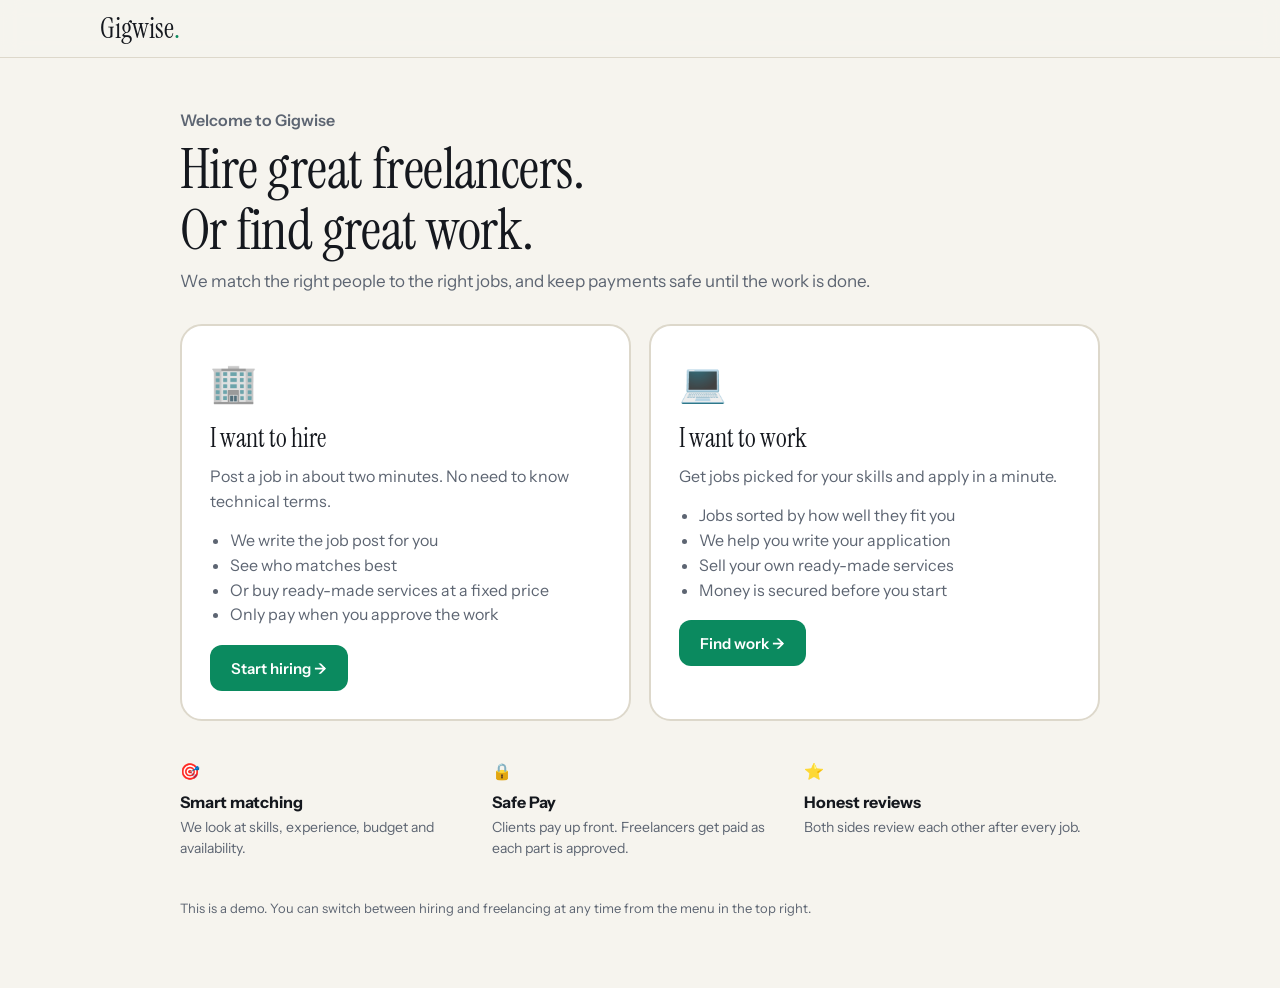
==== gigwise.html @ f1084456 "Add Gigwise freelance marketplace demo Single-file web app: job posting (fixed and hourly), ready-ma" ====
<!DOCTYPE html>
<html lang="en">
<head>
<meta charset="utf-8">
<meta name="viewport" content="width=device-width, initial-scale=1, viewport-fit=cover">
<title>Gigwise – Hire and get hired, matched by AI</title>
<link href="https://fonts.googleapis.com/css2?family=Instrument+Sans:wght@400;500;600;700&family=Instrument+Serif:ital@0;1&display=swap" rel="stylesheet">
<style>
:root{--bg:#f6f4ee;--sf:#fff;--sk:#efebe2;--ink:#15181e;--mut:#5d6572;--ln:#ddd8cb;--ac:#0b8a5f;--ac2:#086e4c;--acl:#e3f4ec;--wn:#9a5600;--wl:#fdf1dc;--rk:#b3261e;--rl:#fbe7e5;--bl:#2457c5;--bll:#e6eefc;--on:#fff;
--fd:"Instrument Serif","Iowan Old Style",Georgia,serif;--fb:"Instrument Sans",system-ui,-apple-system,"Segoe UI",sans-serif;--r:16px}
@media (prefers-color-scheme:dark){:root:not([data-theme="light"]){--bg:#0f1318;--sf:#171c23;--sk:#0b0e12;--ink:#ece9e1;--mut:#a0a9b5;--ln:#2c343f;--ac:#3fcfa0;--ac2:#62e0b9;--acl:#12332a;--wn:#f2b450;--wl:#33280f;--rk:#ff8e84;--rl:#3a1a18;--bl:#8fb1ff;--bll:#17223a;--on:#042018}}
:root[data-theme="dark"]{--bg:#0f1318;--sf:#171c23;--sk:#0b0e12;--ink:#ece9e1;--mut:#a0a9b5;--ln:#2c343f;--ac:#3fcfa0;--ac2:#62e0b9;--acl:#12332a;--wn:#f2b450;--wl:#33280f;--rk:#ff8e84;--rl:#3a1a18;--bl:#8fb1ff;--bll:#17223a;--on:#042018}
*{box-sizing:border-box}html{scroll-padding-top:80px}
body{margin:0;background:var(--bg);color:var(--ink);font:16px/1.55 var(--fb);-webkit-font-smoothing:antialiased;padding-bottom:env(safe-area-inset-bottom,0px)}
h1,h2,h3{margin:0;font-weight:400}h1{font:400 clamp(32px,5vw,44px)/1.1 var(--fd);letter-spacing:-.01em}h2{font:400 26px/1.2 var(--fd)}h3{font:600 17px/1.35 var(--fb)}
p{margin:0}a{color:inherit;cursor:pointer}button{font:inherit;color:inherit}
.lead{color:var(--mut);font-size:17px;margin-top:6px}.mut{color:var(--mut)}.sm{font-size:14px}.xs{font-size:13px}
.lnk{background:none;border:0;padding:0;color:var(--ac2);font-weight:600;text-decoration:underline;text-underline-offset:3px;cursor:pointer}
:focus-visible{outline:3px solid var(--ac);outline-offset:2px;border-radius:6px}
/* top bar */
.top{position:sticky;top:0;z-index:20;background:color-mix(in srgb,var(--bg) 90%,transparent);backdrop-filter:blur(10px);border-bottom:1px solid var(--ln);padding-top:env(safe-area-inset-top,0px)}
.top>div{max-width:1120px;margin:0 auto;padding:10px 20px;display:flex;align-items:center;gap:16px}
.logo{font:400 28px var(--fd);cursor:pointer;background:none;border:0;padding:0}.logo span{color:var(--ac)}
.dnav{display:flex;gap:4px}.dnav a{display:flex;align-items:center;gap:8px;padding:9px 14px;border-radius:10px;font-weight:600;color:var(--mut);text-decoration:none}.dnav a:hover{background:var(--sk);color:var(--ink)}.dnav a.on{background:var(--sk);color:var(--ink)}
.dnav svg{width:18px;height:18px}
.tr{margin-left:auto;display:flex;align-items:center;gap:10px}
.ib{position:relative;width:44px;height:44px;border-radius:12px;border:1px solid var(--ln);background:var(--sf);display:grid;place-items:center;cursor:pointer}
.ib i{position:absolute;top:-6px;right:-6px;background:var(--rk);color:#fff;font:700 11px var(--fb);border-radius:999px;min-width:20px;height:20px;display:none;place-items:center;padding:0 5px;font-style:normal}
.who{display:flex;align-items:center;gap:10px;border:1px solid var(--ln);background:var(--sf);border-radius:999px;padding:4px 14px 4px 4px;cursor:pointer;min-height:44px}
.who .av{width:34px;height:34px;font-size:13px}.who span.t{display:flex;flex-direction:column;line-height:1.15;text-align:left}.who b{font-size:14px}.who small{font-size:12px;color:var(--ac2);font-weight:600}
.tabbar{position:fixed;left:0;right:0;bottom:0;z-index:20;background:var(--sf);border-top:1px solid var(--ln);display:none;padding-bottom:env(safe-area-inset-bottom,0px)}
.tabbar a{flex:1;display:flex;flex-direction:column;align-items:center;gap:3px;padding:8px 2px 9px;font-size:11px;font-weight:600;color:var(--mut);text-decoration:none}.tabbar a.on{color:var(--ac2)}.tabbar a.post svg{background:var(--ac);color:var(--on);border-radius:10px;padding:3px;width:28px;height:28px}
.dnav a{white-space:nowrap}@media(max-width:1140px){.dnav svg{display:none}.dnav a{padding:9px 10px}.who span.t{display:none}.who{padding:4px}}
@media(max-width:900px){.dnav,.top .btn,.who span.t{display:none}.who{padding:4px}.tabbar{display:flex}body{padding-bottom:calc(72px + env(safe-area-inset-bottom,0px))}}
/* layout */
.wrap{max-width:1040px;margin:0 auto;padding:30px 20px 70px}.narrow{max-width:720px}
.g2{display:grid;gap:20px;grid-template-columns:minmax(0,1fr);margin-top:22px}@media(min-width:900px){.g2{grid-template-columns:minmax(0,1.7fr) minmax(0,1fr)}}
.card{background:var(--sf);border:1px solid var(--ln);border-radius:var(--r);padding:22px;margin-bottom:20px}.card>h2{margin-bottom:14px}
.sh{display:flex;justify-content:space-between;align-items:center;gap:12px;flex-wrap:wrap;margin-bottom:14px}
.back{display:inline-flex;align-items:center;gap:6px;color:var(--mut);font-weight:600;text-decoration:none;margin-bottom:12px;background:none;border:0;padding:6px 0;cursor:pointer}
/* buttons & inputs */
.btn{display:inline-flex;align-items:center;justify-content:center;gap:8px;background:var(--ac);color:var(--on);border:1px solid transparent;border-radius:12px;padding:11px 20px;font:600 15px var(--fb);cursor:pointer;min-height:46px;text-decoration:none;white-space:nowrap}.btn:hover{background:var(--ac2)}
.btn svg{width:18px;height:18px}.btn.gh{background:var(--sf);color:var(--ink);border-color:var(--ln)}.btn.gh:hover{background:var(--sk)}.btn.dn{background:var(--sf);color:var(--rk);border-color:var(--ln)}
.btn.sm{min-height:40px;padding:8px 16px;font-size:14px}.btn.lg{min-height:54px;padding:14px 26px;font-size:16px}.btn.full{width:100%}.btn[disabled]{opacity:.45;cursor:not-allowed}
.btns{display:flex;gap:10px;flex-wrap:wrap;margin-top:16px}
label.f{display:block;font-weight:600;font-size:15px;margin:20px 0 7px}.hint{font-size:14px;color:var(--mut);margin-top:6px}
input,textarea,select{width:100%;padding:12px 14px;border:1px solid var(--ln);border-radius:12px;background:var(--sf);color:var(--ink);font:16px var(--fb);min-height:48px}textarea{min-height:120px;resize:vertical;line-height:1.5}
input:focus,textarea:focus,select:focus{outline:none;border-color:var(--ac);box-shadow:0 0 0 3px var(--acl)}
input[type=checkbox]{width:22px;height:22px;min-height:0;accent-color:var(--ac);flex:none}
.irow{display:flex;gap:8px;align-items:center;margin-bottom:8px}.irow>input{flex:1}
.xb{flex:none;width:44px;height:44px;border-radius:12px;border:1px solid var(--ln);background:var(--sf);cursor:pointer;color:var(--mut)}
.money{position:relative}.money:before{content:"$";position:absolute;left:14px;top:50%;transform:translateY(-50%);color:var(--mut)}.money input{padding-left:28px}
/* chips */
.chips{display:flex;flex-wrap:wrap;gap:6px;margin-top:10px}
.chip{display:inline-flex;align-items:center;gap:6px;border-radius:999px;border:1px solid var(--ln);padding:3px 11px;font-size:13px;background:var(--sf);white-space:nowrap}
.chip.a{background:var(--acl);border-color:transparent;color:var(--ac2)}.chip.w{background:var(--wl);border-color:transparent;color:var(--wn)}.chip.r{background:var(--rl);border-color:transparent;color:var(--rk)}.chip.b{background:var(--bll);border-color:transparent;color:var(--bl)}
.chip button{background:none;border:0;padding:0 0 0 2px;cursor:pointer;color:inherit;opacity:.7;font-size:14px}
.ml{font-weight:700}
.pills{display:flex;gap:8px;overflow-x:auto;padding-bottom:4px;scrollbar-width:none}.pills button{flex:none;border:1px solid var(--ln);background:var(--sf);border-radius:999px;padding:8px 16px;font-weight:600;font-size:14px;cursor:pointer;min-height:40px;color:var(--mut)}.pills button.on{background:var(--ink);border-color:var(--ink);color:var(--bg)}
.pills button em{font-style:normal;background:var(--rk);color:#fff;border-radius:999px;padding:0 7px;margin-left:6px;font-size:12px}
.opts{display:flex;flex-wrap:wrap;gap:8px}.opts button{border:1px solid var(--ln);background:var(--sf);border-radius:12px;padding:10px 16px;font-weight:500;cursor:pointer;min-height:46px}.opts button.on{border-color:var(--ac);background:var(--acl);color:var(--ac2);font-weight:600}
/* cards & lists */
.av{width:46px;height:46px;border-radius:50%;background:var(--acl);color:var(--ac2);display:grid;place-items:center;font-weight:700;flex:none;border:1px solid var(--ln)}.av.lg{width:68px;height:68px;font-size:22px}.av.c{background:var(--bll);color:var(--bl)}
.jc{display:block;background:var(--sf);border:1px solid var(--ln);border-radius:var(--r);padding:18px 20px;margin-bottom:12px;cursor:pointer;transition:border-color .15s,box-shadow .15s}.jc:hover{border-color:var(--ac);box-shadow:0 4px 18px #0000000d}
.card .jc{border-radius:14px}
.jh{display:flex;justify-content:space-between;gap:12px;align-items:flex-start}
.clamp{display:-webkit-box;-webkit-line-clamp:2;-webkit-box-orient:vertical;overflow:hidden;margin-top:8px}
.meta{display:flex;flex-wrap:wrap;gap:6px 16px;margin-top:10px;font-size:14px;color:var(--mut)}
.heart{flex:none;width:42px;height:42px;border-radius:50%;border:1px solid var(--ln);background:var(--sf);cursor:pointer;font-size:18px;color:var(--mut)}.heart.on{color:var(--rk);border-color:var(--rk);background:var(--rl)}
.person{display:flex;gap:12px;align-items:center}.person>div{flex:1;min-width:0}
.todo{display:flex;gap:14px;align-items:center;padding:14px 0;border-top:1px solid var(--ln);flex-wrap:wrap}.todo:first-of-type{border-top:0;padding-top:0}.todo>div{flex:1;min-width:200px}.todo .ic{width:40px;height:40px;border-radius:12px;background:var(--wl);display:grid;place-items:center;font-size:18px;flex:none}
.empty{color:var(--mut);padding:8px 0}
.kv{display:flex;justify-content:space-between;gap:10px;padding:8px 0;border-top:1px solid var(--ln)}.kv:first-of-type{border-top:0}.kv b{font-weight:600}
.big{font:400 42px/1.05 var(--fd)}
.box{background:var(--sk);border-radius:12px;padding:14px 16px;margin-top:12px}.box p+p{margin-top:4px}
.fit{list-style:none;padding:0;margin:10px 0 0}.fit li{padding:5px 0 5px 30px;position:relative}.fit li:before{position:absolute;left:0;top:5px;width:22px;height:22px;border-radius:50%;display:grid;place-items:center;font-size:12px;font-weight:700}
.fit li.ok:before{content:"✓";background:var(--acl);color:var(--ac2)}.fit li.warn:before{content:"!";background:var(--wl);color:var(--wn)}
.steps{margin:0;padding-left:22px}.steps li{padding:5px 0}
/* next step banner */
.next{display:flex;gap:14px;align-items:center;flex-wrap:wrap;background:var(--acl);border-radius:var(--r);padding:16px 18px;margin:18px 0}.next.w{background:var(--wl)}.next.b{background:var(--bll)}
.next .ic{font-size:26px;flex:none}.next>div{flex:1;min-width:220px}.next b{display:block;font-size:17px}.next p{color:var(--ink);opacity:.85;margin-top:2px}
.demo{margin-top:12px;font-size:14px;border:1px dashed var(--wn);border-radius:12px;padding:10px 14px;background:var(--sf)}.demo b{color:var(--wn);font-size:12px;letter-spacing:.08em;text-transform:uppercase;margin-right:6px}
/* progress */
.prog{display:flex;gap:4px;margin-top:12px}.prog span{flex:1;font-size:11px;color:var(--mut);padding-top:9px;position:relative;font-weight:600}.prog span:before{content:"";position:absolute;top:0;left:0;right:0;height:5px;border-radius:9px;background:var(--sk)}.prog span.d:before{background:var(--ac)}.prog span.c{color:var(--ink)}.prog span.c:before{background:linear-gradient(90deg,var(--ac) 50%,var(--sk) 50%)}
@media(max-width:520px){.prog span{font-size:0}}
.bar{height:8px;border-radius:9px;background:var(--sk);overflow:hidden}.bar i{display:block;height:100%;background:var(--ac);border-radius:9px}
.track{list-style:none;padding:0;margin:14px 0 0}.track li{position:relative;padding:0 0 18px 34px;color:var(--mut)}.track li:before{content:"";position:absolute;left:0;top:2px;width:20px;height:20px;border-radius:50%;border:2px solid var(--ln);background:var(--sf)}.track li:after{content:"";position:absolute;left:10px;top:24px;bottom:2px;width:2px;background:var(--ln)}.track li:last-child:after{display:none}
.track li.d{color:var(--ink)}.track li.d:before{background:var(--ac);border-color:var(--ac);content:"✓";color:var(--on);font-size:12px;display:grid;place-items:center;font-weight:700}.track li.c{color:var(--ink);font-weight:600}.track li.c:before{border-color:var(--ac);box-shadow:0 0 0 4px var(--acl)}
/* parts (milestones) */
.part{display:flex;gap:14px;padding:16px 0;border-top:1px solid var(--ln)}.part:first-of-type{border-top:0;padding-top:0}.part>div{flex:1;min-width:0}
.pn{width:34px;height:34px;border-radius:50%;background:var(--sk);color:var(--mut);display:grid;place-items:center;font-weight:700;flex:none}.pn.ok{background:var(--ac);color:var(--on)}.pn.wt{background:var(--wl);color:var(--wn)}
.pt{display:flex;justify-content:space-between;gap:10px}
/* hero & welcome */
.hero{display:flex;gap:20px;align-items:center;justify-content:space-between;flex-wrap:wrap;background:var(--ink);color:var(--bg);border-radius:20px;padding:26px 28px;margin-top:22px}.hero p{opacity:.8;margin-top:6px;max-width:520px}.hero h2{color:var(--bg)}
.choose{display:grid;gap:18px;grid-template-columns:1fr;margin-top:30px}@media(min-width:760px){.choose{grid-template-columns:1fr 1fr}}
.choice{background:var(--sf);border:2px solid var(--ln);border-radius:22px;padding:28px;text-align:left;cursor:pointer;display:flex;flex-direction:column;gap:10px;transition:border-color .15s,transform .15s}.choice:hover{border-color:var(--ac);transform:translateY(-2px)}.choice .e{font-size:38px}.choice ul{margin:4px 0 0;padding-left:20px;color:var(--mut)}
.trio{display:grid;gap:16px;grid-template-columns:1fr;margin-top:34px}@media(min-width:760px){.trio{grid-template-columns:repeat(3,1fr)}}
.trio div{padding:4px 0}.trio b{display:block;margin:6px 0 2px}
/* wizard */
.wz-top{display:flex;justify-content:space-between;align-items:center;gap:12px;margin-bottom:8px;font-weight:600;font-size:14px;color:var(--mut)}
.tiles{display:grid;gap:10px;grid-template-columns:repeat(2,1fr);margin-top:20px}@media(min-width:640px){.tiles{grid-template-columns:repeat(3,1fr)}}
.tile{border:1px solid var(--ln);background:var(--sf);border-radius:14px;padding:14px;display:flex;align-items:center;gap:10px;font-weight:600;cursor:pointer;text-align:left;min-height:58px}.tile span{font-size:22px}.tile.on{border-color:var(--ac);background:var(--acl);color:var(--ac2);box-shadow:0 0 0 1px var(--ac)}
.tier{width:100%;display:flex;gap:14px;align-items:center;border:1px solid var(--ln);background:var(--sf);border-radius:14px;padding:16px;margin-bottom:10px;cursor:pointer;text-align:left}.tier.on{border-color:var(--ac);box-shadow:0 0 0 1px var(--ac);background:var(--acl)}
.tier .rd{width:22px;height:22px;border-radius:50%;border:2px solid var(--ln);flex:none}.tier.on .rd{border:7px solid var(--ac)}.tier>div{flex:1}.tier .amt{font:400 26px var(--fd)}
.rec{font-size:12px;font-weight:700;color:var(--ac2);background:var(--sf);border-radius:999px;padding:2px 8px;margin-left:6px;border:1px solid var(--ac);white-space:nowrap;display:inline-block}
.wz-nav{display:flex;justify-content:space-between;gap:10px;margin-top:24px;flex-wrap:wrap}
.ai{display:flex;align-items:center;gap:14px;padding:40px 0;justify-content:center}.spin{width:26px;height:26px;border-radius:50%;border:3px solid var(--acl);border-top-color:var(--ac);animation:sp .8s linear infinite}@keyframes sp{to{transform:rotate(360deg)}}
.check{display:flex;gap:12px;align-items:flex-start;cursor:pointer;font-size:15px;margin-top:16px}
/* sticky apply bar (mobile) */
.stick{position:sticky;bottom:calc(72px + env(safe-area-inset-bottom,0px));z-index:5;background:var(--sf);border:1px solid var(--ln);border-radius:16px;padding:12px;display:none;gap:10px;box-shadow:0 8px 24px #0002;margin-top:10px}
@media(max-width:820px){.stick{display:flex}.stick .btn{flex:1}.hide-m{display:none}}
/* messages */
.mlay{display:grid;grid-template-columns:minmax(0,1fr);border:1px solid var(--ln);border-radius:var(--r);background:var(--sf);overflow:hidden;min-height:520px;margin-top:20px}@media(min-width:821px){.mlay{grid-template-columns:320px minmax(0,1fr)}}
.ml-list{border-right:1px solid var(--ln);overflow:auto;max-height:70vh}.ml-list a{display:flex;gap:12px;padding:14px 16px;border-bottom:1px solid var(--ln);text-decoration:none;cursor:pointer}.ml-list a.on{background:var(--acl)}.ml-list a>div{min-width:0;flex:1}.ml-list p{white-space:nowrap;overflow:hidden;text-overflow:ellipsis}
.thread{display:flex;flex-direction:column;min-height:520px}.th-h{padding:14px 18px;border-bottom:1px solid var(--ln);display:flex;gap:12px;align-items:center}.th-b{flex:1;padding:18px;display:flex;flex-direction:column;gap:10px;overflow:auto;max-height:55vh}
.bub{max-width:80%;padding:10px 14px;border-radius:16px;background:var(--sk);border-bottom-left-radius:4px}.bub.me{align-self:flex-end;background:var(--ac);color:var(--on);border-bottom-left-radius:16px;border-bottom-right-radius:4px}
.th-f{display:flex;gap:8px;padding:12px;border-top:1px solid var(--ln)}
@media(max-width:820px){.mlay.has .ml-list{display:none}.mlay:not(.has) .thread{display:none}.ml-list{border-right:0;max-height:none}}
/* overlays */
#sheet{position:fixed;inset:0;background:#000a;display:none;align-items:center;justify-content:center;z-index:40;padding:16px}
#sheet>div{background:var(--sf);border-radius:20px;padding:24px;max-width:580px;width:100%;max-height:90vh;overflow:auto;position:relative}
#sheet .x{position:absolute;top:14px;right:14px}
@media(max-width:620px){#sheet{align-items:flex-end;padding:0}#sheet>div{border-radius:20px 20px 0 0;max-height:92vh;padding-bottom:calc(24px + env(safe-area-inset-bottom,0px))}}
.pop{position:fixed;right:16px;width:min(380px,calc(100vw - 32px));background:var(--sf);border:1px solid var(--ln);border-radius:16px;box-shadow:0 14px 40px #0004;z-index:30;display:none;max-height:72vh;overflow:auto}
.pop .h{display:flex;justify-content:space-between;align-items:center;padding:14px 16px}
.ni{display:block;padding:12px 16px;border-top:1px solid var(--ln);font-size:15px;cursor:pointer}.ni.u{background:var(--acl)}.ni:hover{background:var(--sk)}
.mi{display:flex;width:100%;align-items:center;gap:10px;padding:13px 16px;border:0;border-top:1px solid var(--ln);background:none;cursor:pointer;text-align:left;font-weight:500}.mi:hover{background:var(--sk)}
#toast{position:fixed;left:50%;bottom:calc(90px + env(safe-area-inset-bottom,0px));transform:translateX(-50%);background:var(--ink);color:var(--bg);padding:12px 20px;border-radius:12px;display:none;z-index:50;max-width:min(92vw,480px);text-align:center;box-shadow:0 8px 24px #0004}
.star{font-size:34px;cursor:pointer;color:var(--ln);background:none;border:0;padding:0 2px}.star.on{color:#e8a317}
details>summary{cursor:pointer;font-weight:600;list-style:none}details>summary::-webkit-details-marker{display:none}details>summary:after{content:" ▾";color:var(--mut)}
:root{--s1:#2a78d6;--s2:#eb6834;--s3:#1baf7a;--s4:#eda100;--s5:#e87ba4;--grid:#e1e0d9;--axis:#c3c2b7}
@media (prefers-color-scheme:dark){:root:not([data-theme="light"]){--s1:#3987e5;--s2:#d95926;--s3:#199e70;--s4:#c98500;--s5:#d55181;--grid:#2c2c2a;--axis:#383835}}
:root[data-theme="dark"]{--s1:#3987e5;--s2:#d95926;--s3:#199e70;--s4:#c98500;--s5:#d55181;--grid:#2c2c2a;--axis:#383835}
.ch{position:relative;margin:16px 0 0 44px}
.ch-g{position:absolute;left:0;right:0;border-top:1px solid var(--grid)}.ch-g.b{border-top-color:var(--axis)}.ch-g span{position:absolute;left:-46px;top:-9px;width:40px;text-align:right;font-size:11px;color:var(--mut);font-variant-numeric:tabular-nums}
.ch-cols{position:absolute;inset:0;display:flex;gap:4px;align-items:stretch}
.ch-c{flex:1;min-width:0;display:flex;align-items:flex-end;justify-content:center;background:none;border:0;padding:0;cursor:pointer;border-radius:6px}.ch-c:hover,.ch-c:focus-visible{background:color-mix(in srgb,var(--ink) 6%,transparent)}
.ch-st{width:min(78%,34px);display:flex;flex-direction:column-reverse;gap:2px;border-radius:4px 4px 0 0;overflow:hidden}.ch-st i{display:block;min-height:2px}
.ch-c.on .ch-st{box-shadow:0 0 0 2px var(--sf),0 0 0 4px var(--ink)}
.ch-x{position:absolute;top:100%;left:0;right:0;display:flex;gap:4px;padding-top:6px}.ch-x span{flex:1;min-width:0;text-align:center;font-size:11px;color:var(--mut);overflow:hidden}.ch-x span.on{color:var(--ink);font-weight:700}.ch-x em{font-style:normal}.ch-x .ls{display:none}@media(max-width:600px){.ch-x.many .lf{display:none}.ch-x.many .ls{display:inline}}
.ch-tip{position:absolute;pointer-events:none;background:var(--sf);border:1px solid var(--ln);border-radius:12px;box-shadow:0 8px 24px #0003;padding:10px 12px;font-size:13px;display:none;z-index:3;min-width:190px;transform:translate(-50%,-100%)}
.lg{display:flex;flex-wrap:wrap;gap:6px 16px;font-size:13px;color:var(--mut)}
.sw{display:inline-block;width:10px;height:10px;border-radius:3px;margin-right:6px;vertical-align:baseline}
.stk{display:flex;gap:2px;height:12px;border-radius:6px;overflow:hidden}.stk i{display:block;height:100%;min-width:3px}
.grid3{display:grid;gap:16px;grid-template-columns:repeat(auto-fill,minmax(250px,1fr))}
.sv{background:var(--sf);border:1px solid var(--ln);border-radius:var(--r);overflow:hidden;cursor:pointer;display:flex;flex-direction:column;transition:border-color .15s,box-shadow .15s}.sv:hover{border-color:var(--ac);box-shadow:0 4px 18px #0000000f}
.sv .bd{padding:14px 16px;display:flex;flex-direction:column;gap:8px;flex:1}.sv .ft{display:flex;justify-content:space-between;align-items:center;gap:8px;border-top:1px solid var(--ln);padding:10px 16px}
.cov{height:140px;display:grid;place-items:center;font-size:56px}.cov.lg{height:230px;font-size:96px;border-radius:var(--r)}.cov.sm{height:72px;font-size:32px}
.dot-on{display:inline-block;width:8px;height:8px;border-radius:50%;background:#22c55e;margin-right:5px;vertical-align:middle}
.pk{display:flex;border-bottom:1px solid var(--ln);margin:-6px -6px 0}.pk button{flex:1;padding:12px 6px;border:0;background:none;font-weight:600;color:var(--mut);cursor:pointer;border-bottom:3px solid transparent;min-height:46px}.pk button.on{color:var(--ink);border-bottom-color:var(--ac)}
.hire3{display:grid;gap:14px;grid-template-columns:1fr;margin-top:14px}@media(min-width:760px){.hire3{grid-template-columns:repeat(3,1fr)}}
.h3c{background:var(--sf);border:1px solid var(--ln);border-radius:18px;padding:20px;text-align:left;cursor:pointer;display:flex;flex-direction:column;gap:6px;transition:border-color .15s,transform .15s}.h3c:hover{border-color:var(--ac);transform:translateY(-2px)}.h3c .e{font-size:28px}.h3c b{font-size:17px}.h3c .lnk{margin-top:auto;padding-top:6px}
.tl p{padding:9px 0;border-top:1px solid var(--ln);font-size:14px}.tl p:first-child{border-top:0}.tl small{display:block;color:var(--mut);font-size:12px}
</style>
</head>
<body>
<header class="top"><div id="top"></div></header>
<main id="A"></main>
<nav class="tabbar" id="tb" aria-label="Main"></nav>
<div id="np" class="pop" role="dialog" aria-label="Notifications"></div>
<div id="menu" class="pop" role="menu"></div>
<div id="sheet" onclick="if(event.target==this)closeS()" role="dialog" aria-modal="true"><div id="sb"></div></div>
<div id="toast" role="status" aria-live="polite"></div>
<script>
/* =============== helpers =============== */
const $=id=>document.getElementById(id),
esc=s=>String(s??"").replace(/[&<>"']/g,c=>({"&":"&amp;","<":"&lt;",">":"&gt;",'"':"&quot;","'":"&#39;"}[c])),
$$=n=>"$"+Math.round(n).toLocaleString("en-US"),now=()=>Date.now(),
ago=t=>{const s=(now()-t)/1e3;return s<60?"just now":s<3600?Math.floor(s/60)+" min ago":s<86400?Math.floor(s/3600)+" hours ago":Math.floor(s/86400)+" days ago"},
clone=o=>JSON.parse(JSON.stringify(o)),ini=n=>n.split(" ").map(x=>x[0]).join("").slice(0,2),first=n=>n.split(" ")[0],
kv=(a,b)=>`<div class="kv"><span>${a}</span><b>${b}</b></div>`,
I=d=>`<svg width="22" height="22" viewBox="0 0 24 24" fill="none" stroke="currentColor" stroke-width="2" stroke-linecap="round" stroke-linejoin="round" aria-hidden="true">${d}</svg>`;
const IC={home:I('<path d="M3 10.5 12 3l9 7.5V21h-6v-6H9v6H3z"/>'),plus:I('<path d="M12 5v14M5 12h14"/>'),brief:I('<rect x="3" y="7" width="18" height="13" rx="2"/><path d="M9 7V5a2 2 0 0 1 2-2h2a2 2 0 0 1 2 2v2"/>'),chat:I('<path d="M21 12a8 8 0 0 1-11.6 7.1L4 20l1-4.6A8 8 0 1 1 21 12z"/>'),search:I('<circle cx="11" cy="11" r="7"/><path d="m20 20-3.5-3.5"/>'),user:I('<circle cx="12" cy="8" r="4"/><path d="M4 21a8 8 0 0 1 16 0"/>'),store:I('<path d="M3 9l1.5-5h15L21 9M3 9v11h18V9M3 9h18M9 20v-6h6v6"/>'),chart:I('<path d="M4 20V11M10 20V5M16 20v-6M22 20H2"/>'),bell:I('<path d="M6 8a6 6 0 0 1 12 0c0 7 3 9 3 9H3s3-2 3-9"/><path d="M10.3 21a1.94 1.94 0 0 0 3.4 0"/>'),x:I('<path d="M18 6 6 18M6 6l12 12"/>')};
const ME="Bloom Studio",ME_CI={loc:"Mumbai, India",spent:1560,hires:1,rating:5},KEY="gigwise-app-v3",CFEE=.05,FFEE=.10;

/* =============== data =============== */
const F0=[
{n:"Aarav Mehta",t:"Full-stack developer",s:["React","Node.js","MongoDB","TypeScript","REST API","Stripe"],r:35,x:6,q:4.8,j:42,av:3,loc:"Bengaluru, India",jss:96,b:"Builds MVPs, dashboards, booking flows, payments and real-time chat for startups.",port:["Yoga studio booking platform","SaaS analytics dashboard"]},
{n:"Priya Nair",t:"UI/UX designer",s:["Figma","UI Design","UX Research","Prototyping","Branding"],r:30,x:5,q:4.9,j:57,av:5,loc:"Kochi, India",jss:98,b:"Designs mobile and web interfaces, design systems and clickable prototypes for consumer brands and early-stage startups.",port:["Fintech app redesign","Café brand identity","Design system for a health app"]},
{n:"Rohan Iyer",t:"Mobile developer",s:["Flutter","React Native","Firebase","Dart","Mobile App"],r:40,x:7,q:4.7,j:31,av:14,loc:"Chennai, India",jss:93,b:"Ships cross-platform mobile apps, fitness trackers, push notifications and offline sync.",port:["Running tracker app","Grocery delivery app"]},
{n:"Sneha Kulkarni",t:"Data scientist",s:["Python","Machine Learning","NLP","TensorFlow","SQL"],r:50,x:8,q:4.9,j:26,av:7,loc:"Pune, India",jss:97,b:"Builds recommendation engines, text classification, chatbots and data pipelines.",port:["Product recommendation engine","Support ticket classifier"]},
{n:"Karan Shah",t:"Backend engineer",s:["Python","Django","PostgreSQL","AWS","Docker","REST API"],r:45,x:9,q:4.6,j:38,av:2,loc:"Ahmedabad, India",jss:91,b:"Scalable APIs, database design, cloud deployment and performance tuning.",port:["Payments API for a marketplace","AWS migration for an edtech"]},
{n:"Meera Joshi",t:"Content & SEO writer",s:["Copywriting","SEO","Blogging","Marketing"],r:18,x:4,q:4.7,j:64,av:10,loc:"Jaipur, India",jss:95,b:"Landing page copy, blog strategy, SEO audits and social content for brands.",port:["SEO blog for a skincare brand","Landing page copy for a SaaS"]},
{n:"Dev Patel",t:"Shopify & WordPress developer",s:["WordPress","Shopify","PHP","JavaScript","E-commerce"],r:25,x:5,q:4.5,j:22,av:4,loc:"Surat, India",jss:89,b:"Online stores, custom themes, payment gateway integration and site migrations.",port:["Shopify store for a tea brand","WooCommerce to Shopify migration"]},
{n:"Ananya Rao",t:"AI / LLM engineer",s:["Python","LLM","Prompt Engineering","LangChain","React","NLP"],r:60,x:4,q:4.8,j:19,av:21,loc:"Hyderabad, India",jss:100,b:"Builds AI assistants, chatbots, RAG search and automation using large language models.",port:["Legal document Q&A assistant"]}];
const STOP=new Set("the a an and or to of for in on with is are we i our need needs want build looking app that this it as be by from will can".split(" "));
const tok=s=>(s.toLowerCase().match(/[a-z0-9+#.]{3,}/g)||[]).filter(w=>!STOP.has(w));
const CT=[["Web development","🌐","Website or web app"],["Mobile","📱","Mobile app"],["Design","🎨","Design & branding"],["AI & data","🤖","AI & chatbots"],["E-commerce","🛒","Online store"],["Writing & marketing","✍️","Writing & SEO"]];
const CATS=CT.map(c=>c[0]);
const QS={"Web development":"Share a link to a similar site or app you’ve built.","Mobile":"Which apps have you published to the App Store or Play Store?","AI & data":"Describe an AI or data project you’ve shipped.","Design":"Share 2–3 portfolio pieces closest to this brief.","E-commerce":"Share an online store you’ve built.","Writing & marketing":"Share a writing sample in a similar niche."};
const EXS={"Web development":"I want a website for our yoga studio where people can book classes and pay online, plus an admin page to manage the schedule.","Mobile":"We need a mobile app with a chatbot that creates workout plans. Track progress and send reminders. Clean modern UI.","Design":"We need a new logo and brand kit for our bakery, plus designs for our menu and Instagram posts.","AI & data":"We want an AI chatbot that answers customer questions using our help articles, on our website.","E-commerce":"Looking for someone to build a Shopify store for our organic tea brand, with a payment gateway and product pages.","Writing & marketing":"We need 8 blog posts a month about healthy cooking, written for SEO, plus a keyword plan."};
const KW=[[/\bmobile|\bios\b|\bandroid/,["Flutter","Mobile App"]],[/\bchat ?bot|\bassistant\b|\bai\b|\bgpt|\bllm/,["LLM","NLP"]],[/\bwebsite|\bweb app|\blanding page/,["React","UI Design"]],[/\bstore\b|\bshop\b|\becommerce|\be-commerce/,["Shopify","E-commerce"]],[/\bpay|\bcheckout|\bsubscription/,["Stripe"]],[/\bbook(ing)?\b|\breserv/,["Node.js"]],[/\blogo|\bbrand/,["Branding"]],[/\bdesign|\bui\b|\bux\b|\binterface|\binstagram/,["UI Design","Figma"]],[/\bblog|\bseo\b|\bcontent|\bkeyword/,["SEO","Copywriting","Blogging"]],[/\bbackend|\bapi\b|\bdatabase/,["REST API","PostgreSQL"]],[/\brecommend|\bpredict|\bmachine learning|\bml\b/,["Machine Learning"]],[/\bdashboard|\banalytics/,["React","SQL"]],[/\bpython\b/,["Python"]]];
let DB,F,P,W;
const S={role:null,fid:7,jf:"all",af:"all",wf:null,q:"",fcat:"All",fsort:"match",fsaved:false,ap:null,om:null,sub:{},star:5,xq:"",xcat:"All",xsort:"rec",ord:null,ns:null,tip:0};
const base=()=>({status:"open",mine:0,props:[],inv:[],invAt:{},auto:[],saved:[],ms:[],log:[],rev:{},offer:null,hired:null,price:0,vis:"public",qs:[],level:"Intermediate",files:[],cat:"Web development",ci:{},start:7});
const getP=id=>P.find(x=>x.id==id),fi=n=>F.findIndex(f=>f.n==n),live=x=>x.st!="Withdrawn",ARCH=["Declined","Not selected","Offer declined"],arch=x=>ARCH.includes(x.st),ACT=["Submitted","Viewed","Shortlisted"];
const SK=()=>[...new Set(F.flatMap(f=>f.s))].sort();
const splitMs=bid=>{const a=Math.round(bid*.3),b=Math.round(bid*.4);return[{name:"Plan and first draft",amt:a},{name:"Build the main features",amt:b},{name:"Final version and launch",amt:bid-a-b}]};

function seed(){F=clone(F0);const t=now(),H=36e5,D=24*H;
 P=[
 {id:101,client:"Ember & Wick",ci:{loc:"Pune, India",spent:4200,hires:6,rating:4.8},cat:"E-commerce",title:"Online store for handmade candles",desc:"We need a Shopify store with a payment gateway and an SEO-friendly blog for our candle brand.",skills:["Shopify","SEO","E-commerce"],dels:["Store setup and theme","Payment gateway","SEO blog and product copy"],budget:1500,hours:50,weeks:4,posted:t-5*H,qs:["Share an online store you’ve built."]},
 {id:102,client:"Northwind Clinic",ci:{loc:"London, UK",spent:18600,hires:14,rating:4.9},cat:"AI & data",title:"Customer support chatbot",desc:"An AI chatbot that answers patient questions using our help articles, with a chat widget for our React website and handover to a human agent.",skills:["LLM","Python","React"],dels:["Chatbot that answers from our help docs","Website chat widget","Handover to a human agent"],budget:3600,hours:60,weeks:5,start:21,posted:t-3*H,inv:["Ananya Rao"],invAt:{"Ananya Rao":t-2*H},qs:["Describe an AI or data project you’ve shipped."],level:"Expert"},
 {id:103,client:"Kiln & Co",ci:{loc:"Austin, USA",spent:900,hires:2,rating:4.6},cat:"Design",title:"Brand identity and app design",desc:"Mobile app screens, a clickable prototype and a brand identity for our pottery studio.",skills:["Figma","UI Design","Branding"],dels:["Logo and brand kit","App screen designs","Clickable prototype"],budget:1800,hours:60,weeks:4,posted:t-26*H,qs:["Share 2–3 portfolio pieces closest to this brief."]},
 {id:104,client:"Pulse Fitness",ci:{loc:"Dubai, UAE",spent:7300,hires:5,rating:4.7},cat:"Mobile",title:"Fitness tracking app (first version)",desc:"Cross-platform app with workout logging, reminders and a simple coach chat.",skills:["Flutter","Firebase","UI Design"],dels:["Workout logging","Reminders","Coach chat"],budget:4200,hours:90,weeks:8,start:14,posted:t-2*D},
 {id:105,client:"Atlas Logistics",ci:{loc:"Singapore",spent:12400,hires:9,rating:4.8},cat:"Web development",title:"Shipment tracking dashboard",desc:"A React dashboard that shows shipments and delays from our database, with simple charts and a login for our team. Python backend is a plus.",skills:["React","Python","SQL"],dels:["Login for our team","Shipments table with filters","Delay charts"],budget:3000,hours:60,weeks:5,posted:t-9*H},
 {id:106,client:"Bright Leaf Tea",ci:{loc:"Darjeeling, India",spent:650,hires:3,rating:4.9},cat:"Writing & marketing",title:"Blog posts and SEO for our tea shop",desc:"Eight blog posts a month about tea and wellness, written for SEO, plus a simple keyword plan.",skills:["SEO","Copywriting","Blogging"],dels:["Keyword plan","8 blog posts","Monthly report"],budget:800,hours:36,weeks:4,posted:t-30*H},
 {id:201,mine:1,client:ME,ci:ME_CI,cat:"Web development",title:"Class booking website for our studio",desc:"Website where customers can browse pottery classes, book a slot and pay online, plus an admin page to manage classes.",skills:["React","Node.js","Stripe","UI Design"],dels:["Class listing and booking","Online payments","Admin page"],budget:2400,hours:64,weeks:6,posted:t-D,qs:["Have you built a booking system before?"]},
 {id:202,mine:1,client:ME,ci:ME_CI,cat:"Design",title:"Logo refresh and brand kit",desc:"Refresh our studio logo and create a simple brand kit with colours, fonts and social media templates.",skills:["Figma","Branding","UI Design"],dels:["Moodboard and directions","Final logo and variations","Brand kit handover"],budget:1200,hours:40,weeks:3,posted:t-6*D,status:"active",hired:"Priya Nair",price:1200}
 ].map(p=>({...base(),...p}));
 const a=getP(201);
 a.props=[[0,2250,16,"Shortlisted","Hi! I recently built a booking platform for a yoga studio with online payments and an admin calendar, so I can reuse what works and launch quickly.","Yes, a yoga studio booking platform that handles about 1,200 bookings a month."],
  [1,1950,18,"Submitted","Hello! I’d design the booking flow first so it’s effortless on phones, then build it with a developer I work with. You’d see a clickable prototype in week one.","I designed table reservations for a café chain."],
  [6,1700,14,"Viewed","I can set this up quickly on WordPress with a booking plugin and online payments. That keeps costs low and lets you edit classes yourself.","Yes, for two salons and a dance school."]]
  .map(([fi,bid,days,st,letter,ans],k)=>({fi,bid,days,st,letter,ans:[ans],ms:splitMs(bid),score:match(a,F[fi]).score,at:t-(20-k*6)*H}));
 a.log=[{t:"Dev Patel applied",at:t-8*H},{t:"Priya Nair applied",at:t-14*H},{t:"Aarav Mehta applied",at:t-20*H},{t:"Job posted",at:t-D}];
 const b=getP(202),bm=[{name:"Moodboard and directions",amt:360},{name:"Final logo and variations",amt:480},{name:"Brand kit handover",amt:360}];
 b.offer={fi:1,amt:1200,ms:clone(bm),note:"Love your café work, let’s do this!",start:"Right away",st:"accepted",at:t-5*D};
 b.props=[{fi:1,bid:1200,days:18,st:"Hired",letter:"I’d love to refresh your logo while keeping the warmth people already associate with Bloom.",ans:[],ms:clone(bm),score:match(b,F[1]).score,at:t-5.5*D}];
 b.ms=[{...bm[0],st:"approved",note:"Three moodboards with font and colour directions. Direction B feels closest to your brief.",files:["moodboards.pdf"],paidAt:t-3*D},{...bm[1],st:"submitted",note:"Final logo in full colour, black and white, and icon versions, plus wide and stacked layouts.",files:["logo-final.fig","logo-variations.pdf"],subAt:t-3*H},{...bm[2],st:"todo"}];
 b.log=[{t:"Priya Nair sent “Final logo and variations”",at:t-3*H},{t:"You paid $360 for “Moodboard and directions”",at:t-3*D},{t:"Priya Nair accepted your offer",at:t-5*D},{t:"Job posted",at:t-6*D}];
 DB={F,P,N:[{to:"c",t:"Priya sent “Final logo and variations” for you to check",pid:202,at:t-3*H,r:0},{to:"c",t:"Dev Patel applied to “Class booking website for our studio”",pid:201,at:t-8*H,r:0},{to:7,t:"✉️ Northwind Clinic invited you to apply to “Customer support chatbot”",pid:102,at:t-2*H,r:0},{to:1,t:"💰 Bloom Studio paid you $360 for “Moodboard and directions”",pid:202,at:t-3*D,r:1}],
  chats:{"202-1":[["f","Hi! I’ve uploaded the final logo and three variations. Let me know what you think 🙂",t-3*H]],"201-0":[["c","Hi Aarav, thanks for applying. Could the admin page handle classes that repeat every week?",t-18*H],["f","Absolutely. Repeating classes are built in, and I can add holiday closures too.",t-17*H]]},
  tx:[{fi:1,t:"Logo refresh and brand kit · Moodboard and directions",amt:324,at:t-3*D,src:"fixed",c:ME}],cx:[{t:"Moodboard and directions",job:"Logo refresh and brand kit",pid:202,amt:360,kind:"fixed",at:t-3*D},{t:"Service fee · Moodboard and directions",job:"Logo refresh and brand kit",pid:202,amt:18,kind:"fee",at:t-3*D}],cbud:3000,ui:{}};seedMore(t)}
function load(){try{const s=localStorage.getItem(KEY);if(s){DB=JSON.parse(s);F=DB.F;P=DB.P;S.role=DB.ui?.role||null;S.fid=DB.ui?.fid??7;return}}catch(e){}seed()}
function save(){DB.ui={role:S.role,fid:S.fid};try{localStorage.setItem(KEY,JSON.stringify(DB))}catch(e){}}
function resetDemo(){try{localStorage.removeItem(KEY)}catch(e){}const r=S.role;seed();S.role=r;S.fid=7;closeS();closePops();nav("home");toast("Demo data reset")}

/* =============== matching =============== */
function match(p,f){const fs=f.s.map(x=>x.toLowerCase()),hit=p.skills.filter(s=>fs.includes(s.toLowerCase())),miss=p.skills.filter(s=>!hit.includes(s));
 const pt=new Set(tok(p.title+" "+p.desc)),ft=new Set(tok(f.b+" "+f.t));let ov=0;pt.forEach(w=>ft.has(w)&&ov++);
 const sk=Math.min(100,Math.round((p.skills.length?100*hit.length/p.skills.length:40)*.85+Math.min(15,ov*5))),exp=Math.min(100,Math.max(0,Math.round(f.x*8+(f.q-4)*35+f.j/4)));
 const hb=p.budget/Math.max(1,p.hours),bud=f.r<=hb?100:Math.max(0,Math.round(100-(f.r-hb)/hb*120)),lead=p.start??7,av=f.av<=lead?100:Math.max(0,100-(f.av-lead)*5);
 return{f,hit,miss,hb,parts:{sk,exp,bud,av},score:Math.round(.4*sk+.2*exp+.25*bud+.15*av)}}
const mLab=s=>s>=75?["Great match","a"]:s>=60?["Good match","b"]:["Possible match",""];
const mChip=s=>{const[l,c]=mLab(s);return `<span class="chip ml ${c}">${c=="a"?"★ ":""}${l}</span>`};
function fitList(p,f,you){const m=match(p,f),L=[];
 if(m.hit.length)L.push(["ok",`${you?"You know":"Knows"} ${m.hit.join(", ")}`]);
 if(m.miss.length)L.push(["warn",`${you?"Your profile doesn’t list":"Doesn’t list"} ${m.miss.join(", ")}`]);
 L.push(m.parts.bud>=100?["ok",you?`Pays about $${Math.round(m.hb)}/hr, at or above your rate`:`Their rate ($${f.r}/hr) fits your budget`]:["warn",you?`Pays about $${Math.round(m.hb)}/hr, below your $${f.r}/hr rate`:`Their rate ($${f.r}/hr) is above your budget`]);
 L.push(m.parts.av>=80?["ok",you?"You can start in time":`Can start in ${f.av} days`]:["warn",you?`You can start in ${f.av} days, later than the client wants`:`Can start in ${f.av} days, later than you wanted`]);
 if(!you)L.push(["ok",`Rated ${f.q}★ from ${f.j} jobs`]);
 return `<ul class="fit">${L.map(([k,t])=>`<li class="${k}">${esc(t)}</li>`).join("")}</ul>`}

/* =============== shell =============== */
function toast(t){const e=$("toast");e.textContent=t;e.style.display="block";clearTimeout(toast.t);toast.t=setTimeout(()=>e.style.display="none",3200)}
function sheet(h){$("sb").innerHTML=`<button class="xb x" onclick="closeS()" aria-label="Close">✕</button>`+h;$("sheet").style.display="flex";setTimeout(()=>$("sb").querySelector("input,textarea,button:not(.x)")?.focus(),50)}
function closeS(){$("sheet").style.display="none"}
const route=()=>(location.hash.replace(/^#\/?/,"")||"home").split("/");
function nav(h){if(location.hash=="#/"+h){render();scrollTo(0,0)}else location.hash="#/"+h}
addEventListener("hashchange",()=>{closePops();render();scrollTo(0,0)});
function log(p,t){p.log.unshift({t,at:now()})}
function notify(to,t,pid){DB.N.unshift({to,t,pid,at:now(),r:0});if((to==="c"&&S.role=="client")||(to===S.fid&&S.role=="free"))toast(t)}
function setRole(r){S.role=r;closePops();closeS();save();nav("home");toast(r=="client"?`You’re now hiring as ${ME}`:`You’re now freelancing as ${F[S.fid].n}`)}
function asFree(i,pid){S.role="free";S.fid=i;closePops();save();nav("gig/"+pid);toast(`Now seeing this as ${F[i].n}`)}
function asClient(pid,tab){S.role="client";closePops();save();nav(`job/${pid}${tab?"/"+tab:""}`);toast(`Now seeing this as ${ME}`)}
const busy=()=>{const a=document.activeElement;return $("sheet").style.display=="flex"||(a&&/INPUT|TEXTAREA|SELECT/.test(a.tagName))};
function render(){
 if(!S.role){$("top").innerHTML=`<button class="logo" onclick="nav('home')">Gigwise<span>.</span></button>`;$("tb").innerHTML="";$("A").innerHTML=welcome();save();return}
 const C=S.role=="client",r=route(),k=r[0];
 const L=C?[["home","Home",IC.home],["explore","Explore",IC.search],["post","Post a job",IC.plus],["jobs","My jobs",IC.brief],["messages","Messages",IC.chat]]:[["home","Home",IC.home],["find","Find jobs",IC.search],["work","My work",IC.brief],["services","My services",IC.store],["earnings","Earnings",IC.chart],["messages","Messages",IC.chat],["profile","Profile",IC.user]];
 const on=x=>x==k||(x=="jobs"&&k=="job")||(x=="find"&&(k=="gig"||k=="apply"))||(x=="post"&&k=="posted")||(x=="explore"&&k=="service")||(x=="services"&&(k=="newservice"||k=="service"));
 const me=C?{n:ME,s:"Hiring",i:"BS"}:{n:F[S.fid].n,s:"Freelancing",i:ini(F[S.fid].n)};
 $("top").innerHTML=`<button class="logo" onclick="nav('home')" aria-label="Home">Gigwise<span>.</span></button><nav class="dnav" aria-label="Main">${L.filter(x=>!(C&&x[0]=="post")&&x[0]!="profile").map(([h,l,i])=>`<a href="#/${h}" class="${on(h)?"on":""}">${i}${l}</a>`).join("")}</nav>
 <div class="tr">${C?`<a class="btn sm" href="#/post" onclick="newPost();return false">${IC.plus}Post a job</a>`:""}<button class="ib" onclick="togglePop(event,'np')" aria-label="Notifications">${IC.bell}<i id="bc"></i></button><button class="who" onclick="togglePop(event,'menu')" aria-label="Account and mode"><span class="av ${C?"c":""}">${me.i}</span><span class="t"><b>${esc(me.n)}</b><small>${me.s} ▾</small></span></button></div>`;
 $("tb").innerHTML=L.filter(x=>x[0]!="profile"&&x[0]!="services").map(([h,l,i])=>`<a href="#/${h}" class="${on(h)?"on":""} ${h=="post"?"post":""}" ${h=="post"?`onclick="newPost();return false"`:""}>${i}${l}</a>`).join("");
 const V=C?{home:cHome,explore:cExplore,service:svPage,post:cPost,posted:cPosted,jobs:cJobs,job:cJob,messages:msgs}:{home:fHome,find:fFind,gig:fGig,apply:fApply,work:fWork,services:fServices,newservice:fNewService,earnings:fEarn,service:svPage,messages:msgs,profile:fProfile};
 $("A").innerHTML=(V[k]||V.home)(r[1],r[2]);updBell();save();
 if($("ft"))fTot()}
function togglePop(e,id){e.stopPropagation();const o=$(id).style.display=="block";closePops();if(o)return;const el=$(id);el.style.top=document.querySelector(".top").getBoundingClientRect().bottom+8+"px";el.style.display="block";id=="np"?drawN():drawMenu()}
function closePops(){$("np").style.display="none";$("menu").style.display="none"}
document.addEventListener("click",e=>{["np","menu"].forEach(id=>{if(!$(id).contains(e.target))$(id).style.display="none"})});
document.addEventListener("keydown",e=>{if(e.key=="Escape"){closeS();closePops()}});
const myN=()=>DB.N.filter(n=>S.role=="client"?n.to==="c":n.to===S.fid);
function updBell(){const e=$("bc");if(!e)return;const u=myN().filter(n=>!n.r).length;e.textContent=u;e.style.display=u?"grid":"none";if($("np").style.display=="block")drawN()}
function drawN(){const L=myN().slice(0,30);$("np").innerHTML=`<div class="h"><b>Notifications</b>${L.some(n=>!n.r)?`<button class="lnk sm" onclick="myN().forEach(n=>n.r=1);updBell();save()">Mark all as read</button>`:""}</div>${L.map(n=>`<a class="ni ${n.r?"":"u"}" onclick="openN(${DB.N.indexOf(n)})">${esc(n.t)}<span class="mut xs" style="display:block">${ago(n.at)}</span></a>`).join("")||'<p class="mut" style="padding:0 16px 16px">You’re all caught up.</p>'}`}
function openN(k){const n=DB.N[k];n.r=1;closePops();if(n.pid&&getP(n.pid))nav(S.role=="client"?"job/"+n.pid:"gig/"+n.pid);else render()}
function drawMenu(){const C=S.role=="client";$("menu").innerHTML=`<div class="h"><div class="person"><span class="av ${C?"c":""}">${C?"BS":ini(F[S.fid].n)}</span><div><b>${esc(C?ME:F[S.fid].n)}</b><p class="mut xs">${C?"Hiring mode":"Freelancing mode · "+esc(F[S.fid].t)}</p></div></div></div>
 <button class="mi" onclick="setRole('${C?"free":"client"}')">🔁 ${C?"Switch to finding work":"Switch to hiring"}</button>
 ${C?"":`<div style="padding:10px 16px;border-top:1px solid var(--ln)"><label class="xs mut" for="ps" style="font-weight:600">Demo: try a different freelancer</label><select id="ps" onchange="S.fid=+this.value;closePops();save();nav('home');toast('Now freelancing as '+F[S.fid].n)">${F.map((x,i)=>`<option value="${i}" ${i==S.fid?"selected":""}>${esc(x.n)} · ${esc(x.t)}</option>`).join("")}</select></div>`}
 ${C?"":`<button class="mi" onclick="closePops();nav('profile')">👤 My profile</button><button class="mi" onclick="closePops();nav('services')">🛍️ My services</button>`}<button class="mi" onclick="closePops();howItWorks()">❓ How it works</button><button class="mi" onclick="closePops();resetDemo()">↺ Reset demo data</button><button class="mi" onclick="S.role=null;closePops();nav('home')">⌂ Back to start screen</button>`}
function howItWorks(){const C=S.role=="client";sheet(`<h2>${C?"How hiring works":"How freelancing works"}</h2><ol class="steps" style="margin-top:14px">${(C?["<b>Post a job.</b> Describe it in your own words. We write the job post and suggest a fair budget.","<b>Pick someone.</b> We show who matches best. Invite people, read applications and chat.","<b>Send an offer.</b> You pay into Safe Pay. The freelancer can’t get the money until you approve their work.","<b>Approve the work.</b> The job is split into parts. Approve each part to pay for it.","<b>Leave a review</b> once everything is done."]:["<b>Set up your profile.</b> Skills and portfolio decide which jobs match you.","<b>Find jobs.</b> Jobs are sorted by how well they fit you.","<b>Apply in a minute.</b> Let us draft your message, set your price and send.","<b>Accept the offer.</b> The money is already in Safe Pay before you start.","<b>Deliver and get paid.</b> Each part is paid as soon as the client approves it."]).map(x=>`<li>${x}</li>`).join("")}</ol><div class="box">This is a demo. The other side (clients or freelancers) is simulated and replies within a few seconds. Nothing is real money.</div><div class="btns"><button class="btn" onclick="closeS()">Got it</button></div>`)}

/* =============== welcome =============== */
function welcome(){return `<div class="wrap" style="max-width:960px;padding-top:50px"><p class="mut" style="font-weight:600">Welcome to Gigwise</p><h1 style="font-size:clamp(36px,6vw,56px);margin-top:6px">Hire great freelancers.<br>Or find great work.</h1><p class="lead">We match the right people to the right jobs, and keep payments safe until the work is done.</p>
 <div class="choose"><button class="choice" onclick="setRole('client')"><span class="e">🏢</span><h2>I want to hire</h2><p class="mut">Post a job in about two minutes. No need to know technical terms.</p><ul><li>We write the job post for you</li><li>See who matches best</li><li>Or buy ready-made services at a fixed price</li><li>Only pay when you approve the work</li></ul><span class="btn" style="align-self:flex-start;margin-top:8px">Start hiring →</span></button>
 <button class="choice" onclick="setRole('free')"><span class="e">💻</span><h2>I want to work</h2><p class="mut">Get jobs picked for your skills and apply in a minute.</p><ul><li>Jobs sorted by how well they fit you</li><li>We help you write your application</li><li>Sell your own ready-made services</li><li>Money is secured before you start</li></ul><span class="btn" style="align-self:flex-start;margin-top:8px">Find work →</span></button></div>
 <div class="trio"><div>🎯<b>Smart matching</b><p class="mut sm">We look at skills, experience, budget and availability.</p></div><div>🔒<b>Safe Pay</b><p class="mut sm">Clients pay up front. Freelancers get paid as each part is approved.</p></div><div>⭐<b>Honest reviews</b><p class="mut sm">Both sides review each other after every job.</p></div></div>
 <p class="mut xs" style="margin-top:34px">This is a demo. You can switch between hiring and freelancing at any time from the menu in the top right.</p></div>`}

/* =============== CLIENT =============== */
function cStage(p){return{draft:0,open:1,closed:1,offer:2,active:3}[p.status]??(p.rev.c?5:4)}
const prog=k=>`<div class="prog">${["Posted","Choosing","Hiring","Working","Done"].map((l,i)=>`<span class="${i<k?"d":i==k?"c":""}">${l}</span>`).join("")}</div>`;
function stText(p){if(p.type=="order"){const m=p.ms[0];return p.status=="done"?(p.rev.c?"Order completed":`Completed. Leave a review for ${first(p.hired)}`):m.st=="submitted"?`${first(p.hired)} delivered your order. Check it`:`${first(p.hired)} is working on it · due ${dueTxt(p)}`}const n=p.props.filter(x=>live(x)&&!arch(x)).length,nw=p.props.filter(x=>x.st=="Submitted").length;
 return{draft:()=>"Draft, not posted yet",closed:()=>"Closed",
 open:()=>nw?`${nw} new applicant${nw>1?"s":""} to look at`:n?`${n} applicant${n>1?"s":""}. Choose who to hire`:"Waiting for applicants",
 offer:()=>p.offer.st=="countered"?`${first(F[p.offer.fi].n)} asked for ${om$(p.offer,p.offer.c.amt)}. Your reply is needed`:`Offer sent to ${first(F[p.offer.fi].n)}. Waiting for their reply`,
 active:()=>{if(isH(p))return hrText(p);const m=p.ms.find(m=>m.st=="submitted");return m?`${first(p.hired)} sent work for you to check`:`${first(p.hired)} is working on it · ${p.ms.filter(m=>m.st=="approved").length} of ${p.ms.length} parts paid`},
 done:()=>p.rev.c?"Completed":`Completed. Leave a review for ${first(p.hired)}`}[p.status]()}
const STC={draft:["Draft",""],open:["Hiring","a"],offer:["Offer sent","b"],active:["In progress","w"],done:["Completed","a"],closed:["Closed","r"]};
const stChip=s=>`<span class="chip ${STC[s][1]}">${STC[s][0]}</span>`;
function todoC(){const a=[];for(const p of P.filter(p=>p.mine)){
 const nw=p.props.filter(x=>x.st=="Submitted").length,m=p.status=="active"&&p.ms.find(m=>m.st=="submitted");
 if(m)a.push(["📦",`Check ${first(p.hired)}’s work`,`“${m.name}” on ${p.title}`,"Check work",`nav('job/${p.id}/work')`]);
 if(p.status=="offer"&&p.offer.st=="countered")a.push(["💬",`${first(F[p.offer.fi].n)} asked for ${om$(p.offer,p.offer.c.amt)}`,p.title,"Reply",`nav('job/${p.id}/work')`]);
 if(isH(p)&&p.status=="active"){const r=p.wk.find(w=>w.st=="review");if(r)a.push(["🕒",`Approve ${first(p.hired)}’s hours`,`Week ${r.n}: ${hrs(wh(r))} (${$$(wh(r)*p.rate)}) on ${p.title}`,"Review hours",`nav('job/${p.id}/work')`])}
 if(p.status=="open"&&nw)a.push(["👋",`${nw} new applicant${nw>1?"s":""}`,p.title,"See applicants",`nav('job/${p.id}/applicants')`]);
 if(p.status=="open"&&!p.props.some(live)&&!p.inv.length)a.push(["✉️","Invite people to apply",p.title,"See suggestions",`nav('job/${p.id}/applicants')`]);
 if(p.status=="done"&&!p.rev.c)a.push(["⭐",`Review ${first(p.hired)}`,p.title,"Leave review",`revSheet(${p.id},'c')`]);
 if(p.status=="draft")a.push(["📝","Finish your draft",p.title,"Continue",`resumeD(${p.id})`])}return a}
const todoRow=([ic,t,x,b,fn])=>`<div class="todo"><span class="ic" aria-hidden="true">${ic}</span><div><b>${esc(t)}</b><p class="mut sm">${esc(x)}</p></div><button class="btn sm" onclick="${fn}">${b}</button></div>`;
const heldC=()=>P.filter(p=>p.mine).reduce((a,p)=>a+(p.status=="offer"?p.offer.amt:isH(p)?(p.status=="active"?p.rate*p.hpw:0):p.hired?p.ms.filter(m=>m.st!="approved").reduce((s,m)=>s+m.amt,0):0),0);
const paidC=()=>P.filter(p=>p.mine).reduce((a,p)=>a+(isH(p)?paidH(p)*p.rate:p.ms.filter(m=>m.st=="approved").reduce((s,m)=>s+m.amt,0)),0);
const jobRowC=p=>`<div class="jc" role="link" tabindex="0" onclick="openJob(${p.id})" onkeydown="if(event.key=='Enter')openJob(${p.id})"><div class="jh"><h3>${esc(p.title)}</h3><span>${p.type=="order"?'<span class="chip b">🛍️ Service order</span> ':""}${stChip(p.status)}</span></div><p class="mut sm" style="margin-top:4px">${stText(p)}</p>${progP(p)}</div>`;
function openJob(id){const p=getP(id);if(p.status=="draft")resumeD(id);else nav("job/"+id)}
function cHome(){const my=P.filter(p=>p.mine),td=todoC(),jobs=my.filter(p=>p.status!="closed").slice(0,4);
 return `<div class="wrap"><h1>Hi, ${ME} 👋</h1><p class="lead">Here’s what needs your attention today.</p>
 <h2 style="margin-top:26px">Three ways to get it done</h2><div class="hire3">
 <button class="h3c" onclick="newPost()"><span class="e">📝</span><b>Post a job</b><span class="mut sm">Describe what you need and get applications. Best for custom work.</span><span class="lnk">Post a job →</span></button>
 <button class="h3c" onclick="nav('explore/services')"><span class="e">🛍️</span><b>Buy a ready-made service</b><span class="mut sm">Fixed price and delivery date. Order in minutes, no interviews needed.</span><span class="lnk">Browse services →</span></button>
 <button class="h3c" onclick="nav('explore/talent')"><span class="e">🔎</span><b>Find a freelancer</b><span class="mut sm">Browse top-rated people and invite them to your job.</span><span class="lnk">Find freelancers →</span></button></div>
 <div class="g2"><div><section class="card"><h2>To do</h2>${td.length?td.map(todoRow).join(""):`<p class="empty">✓ You’re all caught up.</p>`}</section>
 <section class="card"><div class="sh"><h2 style="margin:0">Your jobs</h2><a class="lnk" href="#/jobs">See all</a></div>${jobs.map(jobRowC).join("")||`<p class="empty">No jobs yet. Post your first one above.</p>`}</section></div>
 <div>${budgetCard()}
 <section class="card"><h2>How it works</h2><ol class="steps"><li>Post a job</li><li>Pick from the best matches</li><li>Pay into Safe Pay</li><li>Approve each part of the work</li><li>Leave a review</li></ol><button class="lnk" style="margin-top:10px" onclick="howItWorks()">Read more</button></section></div></div></div>`}
function cJobs(){const my=P.filter(p=>p.mine),G={all:()=>1,hiring:p=>p.status=="open"||p.status=="offer",active:p=>p.status=="active",done:p=>p.status=="done"||p.status=="closed",draft:p=>p.status=="draft"},L=my.filter(G[S.jf]);
 return `<div class="wrap narrow"><div class="sh"><h1>My jobs</h1><button class="btn hide-m" onclick="newPost()">${IC.plus}Post a job</button></div><div class="pills" role="tablist">${[["all","All"],["hiring","Hiring"],["active","In progress"],["done","Finished"],["draft","Drafts"]].map(([k,l])=>`<button class="${S.jf==k?"on":""}" onclick="S.jf='${k}';render()">${l} (${my.filter(G[k]).length})</button>`).join("")}</div><div style="margin-top:16px">${L.map(jobRowC).join("")||`<div class="card"><p class="empty">Nothing here.</p></div>`}</div></div>`}

/* ---- post a job ---- */
function newPost(){S.role="client";W={step:1,cat:null,text:"",title:"",skills:[],dels:[],budget:0,tier:"rec",weeks:4,start:7,vis:"public",q:"",qOn:true,busy:0,did:null};nav("post")}
function resumeD(id){const p=getP(id);W={...clone(p.w),busy:0,did:id};nav("post")}
const estH=()=>Math.max(1,W.dels.filter(d=>d.trim()).length)*18;
function recB(sk,h){const t=F.map(f=>({f,k:sk.filter(s=>f.s.map(x=>x.toLowerCase()).includes(s.toLowerCase())).length})).sort((a,b)=>b.k-a.k||b.f.q-a.f.q).slice(0,3);return Math.max(300,Math.round(t.reduce((a,x)=>a+x.f.r,0)/t.length*h/100)*100)}
function catOf(s){const h=a=>s.some(x=>a.includes(x));return h(["LLM","NLP","Machine Learning","TensorFlow","LangChain"])?"AI & data":h(["Flutter","React Native","Mobile App","Dart"])?"Mobile":h(["Shopify","WordPress","E-commerce"])?"E-commerce":h(["React","Node.js","Django","REST API","TypeScript","PHP","Stripe"])?"Web development":h(["Figma","UI Design","Branding","UX Research","Prototyping"])?"Design":h(["SEO","Copywriting","Blogging","Marketing"])?"Writing & marketing":"Web development"}
function analyse(){if(W.text.trim().length<25)return toast("Add a sentence or two more so we understand the job");W.busy=1;render();
 setTimeout(()=>{const tx=W.text,lo=tx.toLowerCase(),s=new Set(SK().filter(x=>lo.includes(x.toLowerCase())));KW.forEach(([re,a])=>{if(re.test(lo))a.forEach(x=>s.add(x))});
  W.skills=[...s].slice(0,5);if(!W.skills.length)W.skills=["UI Design"];if(!W.cat)W.cat=catOf(W.skills);
  let t=(tx.split(/[.\n!?]/)[0]||"New job").trim().replace(/^(hi|hello)[,!\s]+/i,"").replace(/^(we|i)\s+(need|want|are looking for|am looking for|would like)\s+/i,"").replace(/^looking for\s+/i,"").replace(/^(someone to|a|an|the)\s+/i,"");
  t=t.split(/,| where | that | so | which /i)[0];W.title=(t[0]||"N").toUpperCase()+t.slice(1,60);
  W.dels=tx.split(/[.;\n]|, and | and |,| plus /).map(x=>x.trim()).filter(x=>x.length>10).slice(0,4).map(x=>x[0].toUpperCase()+x.slice(1));if(!W.dels.length)W.dels=["First version","Final version and handover"];
  W.q=QS[W.cat];W.busy=0;W.step=2;render()},1000)}
function cPost(){const T=["Describe the job","Check the job post","Budget and timing","Review and post"];let b="";
 if(W.step==1)b=W.busy?`<div class="card"><div class="ai"><span class="spin"></span><div><b>Writing your job post…</b><p class="mut sm">Finding the skills needed and what should be delivered.</p></div></div></div>`:
  `<h1>What do you need help with?</h1><p class="lead">Pick a category if you like, then describe the job in your own words.</p>
  <div class="tiles">${CT.map(([c,e,l])=>`<button class="tile ${W.cat==c?"on":""}" aria-pressed="${W.cat==c}" onclick="W.cat=W.cat=='${c}'?null:'${c}';render()"><span>${e}</span>${l}</button>`).join("")}</div>
  <label class="f" for="pd">Describe the job</label><textarea id="pd" style="min-height:170px" oninput="W.text=this.value" placeholder="For example: ${esc(EXS[W.cat||"Web development"])}">${esc(W.text)}</textarea>
  <p class="hint">Two or three sentences is enough. Mention what you want to end up with. <button class="lnk" onclick="W.text=EXS[W.cat||'Web development'];render()">Use an example</button></p>
  <div class="wz-nav"><span></span><button class="btn lg" onclick="analyse()">Continue →</button></div>`;
 if(W.step==2)b=`<h1>Here’s your job post</h1><p class="lead">We wrote this from your description. Change anything that doesn’t look right.</p>
  <div class="card" style="margin-top:20px"><label class="f" for="wt" style="margin-top:0">Job title</label><input id="wt" value="${esc(W.title)}" oninput="W.title=this.value">
  <label class="f">Skills needed</label><div class="chips">${W.skills.map((s,i)=>`<span class="chip a">${esc(s)}<button onclick="W.skills.splice(${i},1);render()" aria-label="Remove ${esc(s)}">✕</button></span>`).join("")||'<span class="mut sm">Add at least one skill.</span>'}</div>
  <div class="irow" style="margin-top:10px"><input id="sa" list="skl" placeholder="Add a skill, e.g. Figma" onkeydown="if(event.key=='Enter')addSk()"><button class="btn gh sm" onclick="addSk()">Add</button></div><datalist id="skl">${SK().map(s=>`<option>${s}</option>`).join("")}</datalist>
  <label class="f">What should be delivered?</label>${W.dels.map((d,k)=>`<div class="irow"><input value="${esc(d)}" oninput="W.dels[${k}]=this.value" aria-label="Deliverable ${k+1}">${W.dels.length>1?`<button class="xb" onclick="W.dels.splice(${k},1);render()" aria-label="Remove">✕</button>`:""}</div>`).join("")}<button class="lnk" onclick="W.dels.push('');render()">+ Add another</button>
  <p class="box">⏱ We estimate this is <b>about ${estH()} hours</b> of work.</p></div>`;
 if(W.step==3){const r=recB(W.skills,estH()),r1=Math.max(300,Math.round(r*.7/100)*100),r3=Math.round(r*1.4/100)*100;if(!W.budget)W.budget=r;
  const T3=[["basic","Basic",r1,"Fewer applicants, often newer freelancers."],["rec","Recommended",r,"Fair for this job. Attracts strong, experienced people."],["pro","Premium",r3,"Top-rated experts, more applicants."]];
  b=`<h1>Budget and timing</h1><label class="f">How do you want to pay?</label><div class="opts"><button class="${W.pay!="hourly"?"on":""}" onclick="W.pay='fixed';render()">📦 Fixed price</button><button class="${W.pay=="hourly"?"on":""}" onclick="W.pay='hourly';if(!W.rate)W.rate=recRate(W.skills);render()">🕒 By the hour</button></div><p class="hint">${W.pay=="hourly"?"Best for ongoing work or when the scope may change. You pay weekly, only for hours worked, and set a weekly limit.":"Best when you know what you want. You pay per finished part of the work."}</p>${W.pay=="hourly"?hourlyBlk():`<p class="lead" style="margin-top:18px">We suggest a price based on what freelancers charge for similar work (about ${estH()} hours).</p><div style="margin-top:20px">
  ${T3.map(([k,l,v,d])=>`<button class="tier ${W.tier==k?"on":""}" aria-pressed="${W.tier==k}" onclick="W.tier='${k}';W.budget=${v};render()"><span class="rd"></span><div><b>${l}</b>${k=="rec"?'<span class="rec">Best value</span>':""}<p class="mut sm">${d}</p></div><span class="amt">${$$(v)}</span></button>`).join("")}
  <button class="tier ${W.tier=="own"?"on":""}" onclick="W.tier='own';render()"><span class="rd"></span><div><b>Set my own budget</b></div></button>
  ${W.tier=="own"?`<div class="money"><input type="number" min="100" step="50" value="${W.budget}" oninput="W.budget=+this.value||0" aria-label="Your budget in dollars"></div>${W.budget&&W.budget<r*.6?`<p class="hint" style="color:var(--wn)">This is quite low for the job. You may get fewer applicants.</p>`:""}`:""}</div>`}
  <label class="f">${W.pay=="hourly"?"How long do you need help for?":"When do you need it done?"}</label><div class="opts">${[[1,"1 week"],[2,"2 weeks"],[4,"1 month"],[8,"2 months"],[12,"3 months"]].map(([w,l])=>`<button class="${W.weeks==w?"on":""}" onclick="W.weeks=${w};render()">${l}</button>`).join("")}</div>
  <label class="f">When should it start?</label><div class="opts">${[[3,"As soon as possible"],[7,"Within a week"],[30,"I’m flexible"]].map(([d,l])=>`<button class="${W.start==d?"on":""}" onclick="W.start=${d};render()">${l}</button>`).join("")}</div>`}
 if(W.step==4){const p=draftP();
  b=`<h1>Check and post</h1><p class="lead">This is how freelancers will see your job.</p>
  <div class="card" style="margin-top:20px"><p class="mut sm">${esc(p.cat)}</p><h2 style="margin-top:2px">${esc(p.title)}</h2><p class="meta"><span>💰 ${priceTxt(p)}</span><span>⏱ ${W.weeks<4?W.weeks+" week"+(W.weeks>1?"s":""):W.weeks/4+" month"+(W.weeks>4?"s":"")}</span><span>🗓 Starts ${W.start<=3?"as soon as possible":W.start<=7?"within a week":"flexibly"}</span></p><p style="margin-top:12px">${esc(p.desc)}</p><p class="f" style="font-weight:600;margin-top:14px">What should be delivered</p><ul style="margin:6px 0 0;padding-left:20px">${p.dels.map(d=>`<li>${esc(d)}</li>`).join("")}</ul><div class="chips">${p.skills.map(s=>`<span class="chip a">${esc(s)}</span>`).join("")}</div></div>
  <div class="card"><h3>Who can apply?</h3><div class="opts" style="margin-top:10px"><button class="${W.vis=="public"?"on":""}" onclick="W.vis='public';render()">🌍 Anyone</button><button class="${W.vis=="invite"?"on":""}" onclick="W.vis='invite';render()">🔒 Only people I invite</button></div>
  <label class="check"><input type="checkbox" ${W.qOn?"checked":""} onchange="W.qOn=this.checked;render()"><span><b>Ask applicants a question</b><br><span class="mut sm">Makes it easier to compare people.</span></span></label>${W.qOn?`<input style="margin-top:10px" value="${esc(W.q)}" oninput="W.q=this.value" aria-label="Question for applicants">`:""}</div>`}
 const nx=W.step==1?"":`<div class="wz-nav"><button class="btn gh" onclick="W.step--;render();scrollTo(0,0)">← Back</button><div style="display:flex;gap:10px;flex-wrap:wrap"><button class="btn gh" onclick="saveDraft()">Save draft</button>${W.step<4?`<button class="btn" onclick="wNext()">Continue →</button>`:`<button class="btn lg" onclick="publishP()">Post my job</button>`}</div></div>`;
 return `<div class="wrap narrow"><div class="wz-top"><span>Step ${W.step} of 4 · ${T[W.step-1]}</span>${W.step>1||W.text?`<button class="lnk" onclick="if(confirm('Leave without saving?'))nav('home')">Cancel</button>`:""}</div><div class="bar" style="margin-bottom:26px"><i style="width:${W.step*25}%"></i></div>${b}${nx}</div>`}
function wNext(){if(W.step==2){W.dels=W.dels.map(d=>d.trim()).filter(Boolean);if(!W.title.trim())return toast("Give the job a title");if(!W.skills.length)return toast("Add at least one skill");if(!W.dels.length)return toast("Add at least one thing to deliver");W.budget=0;W.tier="rec"}
 if(W.step==3&&W.pay=="hourly"&&!(W.rate>=5))return toast("Enter an hourly rate");if(W.step==3&&W.pay!="hourly"&&!(W.budget>=50))return toast("Enter a budget");W.step++;render();scrollTo(0,0)}
function addSk(){const v=$("sa").value.trim();if(v&&!W.skills.some(s=>s.toLowerCase()==v.toLowerCase()))W.skills.push(v);render();$("sa")?.focus()}
const draftP=()=>({title:W.title.trim()||"Untitled job",desc:W.text,cat:W.cat||"Web development",skills:[...W.skills],dels:W.dels.filter(d=>d.trim()),...(W.pay=="hourly"?{pay:"hourly",rate:W.rate,hpw:W.hpw||20,budget:W.rate*estH()}:{budget:W.budget||recB(W.skills,estH())}),hours:estH(),weeks:W.weeks,start:W.start,vis:W.vis,qs:W.qOn&&W.q.trim()?[W.q.trim()]:[]});
function saveDraft(){let p=W.did&&getP(W.did);if(!p){p={...base(),id:now(),mine:1,client:ME,ci:ME_CI,posted:now()};P.unshift(p);W.did=p.id}Object.assign(p,draftP(),{status:"draft",w:clone({...W,busy:0})});toast("Draft saved. Find it in My jobs");S.jf="draft";nav("jobs")}
function publishP(){const t=now(),p={...base(),...draftP(),id:t,client:ME,ci:ME_CI,mine:1,posted:t};
 if(W.did){const k=P.findIndex(x=>x.id==W.did);if(k>=0)P.splice(k,1)}
 if(p.vis=="public"){const r=F.map((f,i)=>({i,s:match(p,f).score})).sort((a,b)=>b.s-a.s);p.auto=[{fi:r[1].i,at:t+8000},{fi:r[3].i,at:t+15000}]}
 P.unshift(p);log(p,"Job posted");nav("posted/"+p.id)}
function recos(p,n){return F.map((f,i)=>({i,f,m:match(p,f)})).filter(x=>!p.props.some(y=>y.fi==x.i)).sort((a,b)=>b.m.score-a.m.score).slice(0,n)}
const recoCard=(p,x)=>{const inv=p.inv.includes(x.f.n);return `<div class="todo"><span class="av">${ini(x.f.n)}</span><div><b>${esc(x.f.n)}</b> ${mChip(x.m.score)} ${bChip(x.f)}<p class="mut sm">${esc(x.f.t)} · $${x.f.r}/hr · ★ ${x.f.q}</p></div><div style="display:flex;gap:8px"><button class="btn gh sm" onclick="profSheet(${x.i})">Profile</button><button class="btn sm" ${inv||p.status!="open"?"disabled":""} onclick="invite(${p.id},${x.i})">${inv?"Invited ✓":"Invite"}</button></div></div>`};
function cPosted(id){const p=getP(id);if(!p)return cHome();return `<div class="wrap narrow" style="text-align:left"><p style="font-size:48px">🎉</p><h1>Your job is live!</h1><p class="lead">“${esc(p.title)}” ${p.vis=="public"?"is now visible to freelancers.":"is posted. Only people you invite can see it."}</p>
 <div class="card" style="margin-top:22px"><h2>What happens next</h2><ul class="track"><li class="d">Job posted</li><li class="c">Freelancers apply. ${p.vis=="public"?"The first ones usually arrive within minutes.":"Invite people below to get started."}</li><li>We’ll notify you. Compare applicants and chat with them</li><li>Hire the one you like. You only pay into Safe Pay</li></ul></div>
 <div class="card"><h2>Invite the best matches</h2><p class="mut sm" style="margin:-6px 0 12px">People you invite are much more likely to apply.</p>${recos(p,4).map(x=>recoCard(p,x)).join("")}</div>
 <div class="btns"><button class="btn lg" onclick="nav('job/${p.id}/applicants')">Go to my job</button><button class="btn gh lg" onclick="nav('home')">Back to home</button></div></div>`}

/* ---- client job page ---- */
function cJob(id,tab){const p=getP(id);if(!p||!p.mine)return cJobs();if(p.status=="draft"){setTimeout(()=>resumeD(id));return""}
 if(p.type=="order")return `<div class="wrap"><a class="back" href="#/jobs">← My jobs</a><div class="jh"><h1>${esc(p.title)}</h1>${stChip(p.status)}</div><p class="mut" style="margin-top:6px">🛍️ ${p.pkg} package from ${esc(p.hired)} · ${$$(p.price)} · ordered ${ago(p.posted)}</p>${progP(p)}${nextC(p)}${contract(p)}</div>`;
 const hasW=p.hired||p.status=="offer";tab=tab||(hasW?"work":"applicants");if(tab=="work"&&!hasW)tab="applicants";
 if(tab=="applicants")p.props.forEach(x=>{if(x.st=="Submitted"){x.st="Viewed";notify(x.fi,`👀 ${p.client} looked at your application for “${p.title}”`,p.id)}});
 const nApp=p.props.filter(x=>live(x)&&!arch(x)).length;
 const T=[...(hasW?[["work",p.status=="offer"?"Offer":"Work & payments"]]:[]),["applicants",`Applicants (${nApp})`],["details","Job details"]];
 const body=tab=="work"?(p.hired?contract(p):offerC(p)):tab=="details"?detailsC(p):applicantsC(p);
 return `<div class="wrap"><a class="back" href="#/jobs">← My jobs</a><div class="jh"><h1>${esc(p.title)}</h1>${stChip(p.status)}</div><p class="mut" style="margin-top:6px">${isH(p)?"🕒 Hourly · ":""}${priceTxt(p)} · posted ${ago(p.posted)}</p>${progP(p)}${nextC(p)}
 <div class="pills" role="tablist" style="margin-bottom:18px">${T.map(([k,l])=>`<button role="tab" aria-selected="${tab==k}" class="${tab==k?"on":""}" onclick="nav('job/${p.id}/${k}')">${l}</button>`).join("")}</div>${body}</div>`}
function nextC(p){const N=(c,ic,t,x,b="")=>`<div class="next ${c}"><span class="ic" aria-hidden="true">${ic}</span><div><b>${t}</b><p>${x}</p></div>${b}</div>`,o=p.offer;
 if(p.status=="closed")return N("w","🔒","This job is closed","Freelancers can no longer apply.",`<button class="btn" onclick="reopenP(${p.id})">Reopen</button>`);
 if(p.status=="open"){const n=p.props.filter(x=>live(x)&&!arch(x)).length;return n?N("","👉","Next step: choose who to hire","Read the applications, chat with anyone you like, then press “Hire”. Tap ♡ to shortlist favourites."):N("b","✉️","Next step: invite people to apply",p.vis=="public"?"Your job is visible to everyone, but invited freelancers reply faster.":"Your job is invite-only, so invite a few people below.")}
 if(p.status=="offer"){const f=F[o.fi];return o.st=="countered"?N("w","💬",`${first(f.n)} asked for ${om$(o,o.c.amt)} instead of ${om$(o,o.pay=="hourly"?o.rate:o.amt)}`,`“${esc(o.c.note)}”`,`<div class="btns" style="margin:0"><button class="btn" onclick="acceptCounterC(${p.id})">Accept ${om$(o,o.c.amt)}</button><button class="btn gh" onclick="withdrawOffer(${p.id})">Cancel offer</button></div>`):N("b","⏳",`Waiting for ${first(f.n)} to accept your offer`,`They’ll get a notification. You’ll hear back soon.<span class="demo" style="display:block"><b>Demo</b>Answer for them: <button class="lnk" onclick="acceptOffer(${p.id})">${first(f.n)} accepts</button> or <button class="lnk" onclick="asFree(${o.fi},${p.id})">see it as ${first(f.n)}</button></span>`)}
 if(p.status=="active"&&isH(p))return hourlyNext(p,N);
 if(p.status=="active"){const k=p.ms.findIndex(m=>m.st!="approved"),m=p.ms[k],f=first(p.hired);return m.st=="submitted"?N("w","📦",`${f} sent work for you to check`,`${p.type=="order"?"Your order is ready":`Part ${k+1}: “${esc(m.name)}”`}. Approve it to pay ${$$(m.amt)}, or ask for changes.`,`<a class="btn" href="#/job/${p.id}/work#part${k}" onclick="nav('job/${p.id}/work');setTimeout(()=>$('part${k}')?.scrollIntoView({behavior:'smooth'}),60);return false">Check work</a>`):N("","🛠",`${f} is working on ${p.type=="order"?`your order (due ${dueTxt(p)})`:`part ${k+1}: “${esc(m.name)}”`}`,`We’ll let you know when it’s ready to check.<span class="demo" style="display:block"><b>Demo</b><button class="lnk" onclick="simDeliver(${p.id})">Pretend ${f} sends the work</button> or <button class="lnk" onclick="asFree(${fi(p.hired)},${p.id})">see it as ${f}</button></span>`)}
 if(p.status=="done")return p.rev.c?N("","✅","This job is complete","Thanks for using Gigwise!",`<button class="btn" onclick="newPost()">Post another job</button>`):N("","🎉","All done! Leave a review",`Tell others what it was like to work with ${first(p.hired)}.`,`<button class="btn" onclick="revSheet(${p.id},'c')">Leave a review</button>`);return""}
function applicantsC(p){const all=p.props.filter(x=>live(x)&&!arch(x)).sort((a,b)=>(b.st=="Shortlisted")-(a.st=="Shortlisted")||b.score-a.score),L=S.af=="short"?all.filter(x=>x.st=="Shortlisted"||x.st=="Offer sent"||x.st=="Hired"):all,ar=p.props.filter(arch);
 const rec=p.status=="open"?`<section class="card"><h2>${all.length?"Invite more people":"Best matches to invite"}</h2><p class="mut sm" style="margin:-6px 0 12px">Picked for this job based on skills, experience, budget and availability.</p>${recos(p,all.length?3:5).map(x=>recoCard(p,x)).join("")}</section>`:"";
 return `${all.length?`<div class="sh"><h2 style="margin:0">Applicants</h2><div class="pills"><button class="${S.af=="all"?"on":""}" onclick="S.af='all';render()">All (${all.length})</button><button class="${S.af=="short"?"on":""}" onclick="S.af='short';render()">♡ Shortlist (${all.filter(x=>x.st=="Shortlisted").length})</button></div></div>${L.map(x=>appCard(p,x)).join("")||`<div class="card"><p class="empty">No one shortlisted yet. Tap ♡ on an applicant to save them here.</p></div>`}`:p.status=="open"?`<div class="card"><h2>No applicants yet</h2><p class="mut">${p.vis=="public"?"Freelancers usually start applying within minutes. Invite people below to speed things up.":"Invite people below. Only invited freelancers can apply."}</p></div>`:""}
 ${rec}${ar.length?`<details class="card"><summary>Not selected (${ar.length})</summary>${ar.map(x=>`<div class="todo"><span class="av">${ini(F[x.fi].n)}</span><div><b>${esc(F[x.fi].n)}</b><p class="mut sm">${esc(x.st)}</p></div></div>`).join("")}</details>`:""}`}
function appCard(p,x){const f=F[x.fi],can=p.status=="open"&&ACT.includes(x.st),sl=x.st=="Shortlisted";
 return `<div class="jc" style="cursor:default"><div class="jh"><div class="person"><span class="av">${ini(f.n)}</span><div><b>${esc(f.n)}</b> ${bChip(f)}<p class="mut sm">${esc(f.t)} · ★ ${f.q} (${f.j} jobs)</p></div></div>${ACT.includes(x.st)?`<button class="heart ${sl?"on":""}" onclick="shortlist(${p.id},${x.fi})" aria-label="${sl?"Remove from":"Add to"} shortlist" aria-pressed="${sl}">${sl?"♥":"♡"}</button>`:""}</div>
 <div class="chips">${mChip(x.score)}<span class="chip">💰 ${xPrice(p,x)}</span>${isH(p)?"":`<span class="chip">⏱ ${x.days} days</span>`}${x.st=="Submitted"?'<span class="chip w">New</span>':""}${x.st=="Offer sent"?'<span class="chip b">Offer sent</span>':""}${x.st=="Hired"?'<span class="chip a">Hired</span>':""}</div>
 <p class="clamp">${esc(x.letter)}</p><div class="btns"><button class="btn gh sm" onclick="appSheet(${p.id},${x.fi})">Read application</button><button class="btn gh sm" onclick="openChat(${p.id},${x.fi})">${IC.chat}Message</button>${can?`<button class="btn sm" onclick="hireSheet(${p.id},${x.fi})">Hire ${first(f.n)}</button>`:""}</div></div>`}
function appSheet(pid,i){const p=getP(pid),x=p.props.find(y=>y.fi==i),f=F[i],can=p.status=="open"&&ACT.includes(x.st);
 sheet(`<div class="person"><span class="av lg">${ini(f.n)}</span><div><h2>${esc(f.n)}</h2><p class="mut">${esc(f.t)} · ${esc(f.loc)}</p></div></div><div class="chips">${mChip(x.score)}<span class="chip">★ ${f.q} (${f.j} jobs)</span><span class="chip">${f.jss}% jobs successful</span></div>
 <div class="box">${isH(p)?kv("Their hourly rate",`$${x.rate}/hr`)+kv("Your maximum",`$${p.rate}/hr`):kv("Their price",$$(x.bid))+kv("Time needed",x.days+" days")}</div>
 <h3 style="margin-top:20px">Why they match</h3>${fitList(p,f,false)}
 <h3 style="margin-top:18px">Their message</h3><p style="margin-top:6px">${esc(x.letter)}</p>
 ${p.qs.map((q,k)=>`<h3 style="margin-top:18px">${esc(q)}</h3><p style="margin-top:6px">${esc(x.ans?.[k]||"No answer")}</p>`).join("")}
 ${isH(p)?"":`<h3 style="margin-top:18px">Their plan</h3><div class="box">${(x.ms||splitMs(x.bid)).map((m,k)=>kv(`Part ${k+1}: ${esc(m.name)}`,$$(m.amt))).join("")}</div>`}
 <h3 style="margin-top:18px">Past work</h3><ul class="steps">${f.port.map(z=>`<li>${esc(z)}</li>`).join("")}</ul>
 <div class="btns">${can?`<button class="btn" onclick="hireSheet(${pid},${i})">Hire ${first(f.n)}</button>`:""}<button class="btn gh" onclick="closeS();openChat(${pid},${i})">Message</button><button class="btn gh" onclick="callSheet(${pid},${i})">📅 Book a call</button>${ACT.includes(x.st)?`<button class="btn gh" onclick="shortlist(${pid},${i});closeS()">${x.st=="Shortlisted"?"♥ Shortlisted":"♡ Shortlist"}</button>`:""}${can?`<button class="btn dn" onclick="declineP(${pid},${i})">Not a fit</button>`:""}</div>`)}
function profSheet(i){const f=F[i],rv=P.filter(p=>p.hired==f.n&&p.rev.c);sheet(`<div class="person"><span class="av lg">${ini(f.n)}</span><div><h2>${esc(f.n)}</h2><p class="mut">${esc(f.t)} · ${esc(f.loc)}</p><p class="xs mut">${rtText(f)}</p></div></div><div class="chips">${bChip(f)}<span class="chip a">$${f.r}/hr</span><span class="chip">★ ${f.q} (${f.j} jobs)</span><span class="chip">${f.jss}% jobs successful</span><span class="chip">Can start in ${f.av} days</span></div><p style="margin-top:14px">${esc(f.b)}</p><h3 style="margin-top:18px">Skills</h3><div class="chips">${f.s.map(s=>`<span class="chip a">${esc(s)}</span>`).join("")}</div>${DB.SV.some(s=>s.fi==i&&s.active)?`<h3 style="margin-top:18px">Ready-made services</h3>${DB.SV.filter(s=>s.fi==i&&s.active).map(s=>`<div class="todo"><div><b>${esc(s.title)}</b><p class="mut sm">From ${$$(s.pk[0].p)} · ${s.pk[0].d}-day delivery</p></div><button class="btn gh sm" onclick="closeS();nav('service/${s.id}')">View</button></div>`).join("")}`:""}<h3 style="margin-top:18px">Past work</h3><ul class="steps">${f.port.map(x=>`<li>${esc(x)}</li>`).join("")}</ul>${rv.length?`<h3 style="margin-top:18px">Reviews</h3>${rv.map(p=>`<div class="box">${"★".repeat(p.rev.c.s)} “${esc(p.rev.c.t)}”<p class="mut xs">${esc(p.client)}</p></div>`).join("")}`:""}<div class="btns"><button class="btn gh" onclick="closeS()">Close</button></div>`)}
function detailsC(p){return `<div class="g2" style="margin-top:0"><section class="card"><h2>About the job</h2><p>${esc(p.desc)}</p><h3 style="margin-top:18px">What should be delivered</h3><ul class="steps">${p.dels.map(d=>`<li>${esc(d)}</li>`).join("")}</ul><div class="chips">${p.skills.map(s=>`<span class="chip a">${esc(s)}</span>`).join("")}</div>${p.qs.length?`<h3 style="margin-top:18px">Question for applicants</h3><p class="mut">${esc(p.qs[0])}</p>`:""}</section>
 <section class="card"><h2>Details</h2>${isH(p)?kv("Pay","Hourly")+kv("Max rate",`$${p.rate}/hr`)+kv("Weekly limit",`${p.hpw} hrs`):kv("Budget",$$(p.budget))}${kv("Estimated work",`about ${p.hours} hours`)}${kv("Deadline",p.weeks+" weeks")}${kv("Who can apply",p.vis=="public"?"Anyone":"Invited only")}${kv("Posted",ago(p.posted))}${p.status=="open"?`<div class="btns"><button class="btn dn sm" onclick="closeP(${p.id})">Close this job</button></div>`:""}</section></div>`}
function invite(pid,i){const p=getP(pid),f=F[i];if(!p.inv.includes(f.n))p.inv.push(f.n);p.invAt[f.n]=now();log(p,`You invited ${f.n}`);notify(i,`✉️ ${ME} invited you to apply to “${p.title}”`,pid);toast(`Invitation sent to ${first(f.n)}. They usually reply quickly`);render()}
function shortlist(pid,i){const p=getP(pid),x=p.props.find(y=>y.fi==i);if(x.st=="Shortlisted"){x.st="Viewed";toast("Removed from shortlist")}else{x.st="Shortlisted";log(p,`You shortlisted ${F[i].n}`);notify(i,`🎉 ${p.client} shortlisted you for “${p.title}”`,pid);toast(`${first(F[i].n)} added to your shortlist`)}render()}
function declineP(pid,i){const p=getP(pid),x=p.props.find(y=>y.fi==i);x.st="Declined";log(p,`You passed on ${F[i].n}`);notify(i,`${p.client} chose other applicants for “${p.title}”`,pid);closeS();toast("Done. We let them know politely");render()}
function closeP(pid){const p=getP(pid);p.status="closed";p.props.filter(x=>ACT.includes(x.st)).forEach(x=>{x.st="Not selected";notify(x.fi,`“${p.title}” was closed by the client`,pid)});log(p,"Job closed");toast("Job closed");render()}
function reopenP(pid){const p=getP(pid);p.status="open";log(p,"Job reopened");toast("Job reopened");render()}
/* ---- hiring ---- */
function hireSheet(pid,i){const p=getP(pid),x=p.props.find(y=>y.fi==i);if(isH(p)){S.om={pid,fi:i,hourly:1,rate:x.rate,hpw:p.hpw,note:`Hi ${first(F[i].n)}, we’d love to work with you!`,start:"Next Monday"};return drawHireH()}S.om={pid,fi:i,ms:clone(x.ms||splitMs(x.bid)),note:`Hi ${first(F[i].n)}, we’d love to work with you!`,start:"Next Monday",edit:false};drawHire()}
function drawHire(){const o=S.om,f=F[o.fi];sheet(`<h2>Hire ${esc(f.n)}</h2><p class="mut" style="margin-top:4px">The work is split into parts. You approve and pay for each part separately.</p>
 <div class="box" style="margin-top:16px">${o.edit?o.ms.map((m,k)=>`<div class="irow"><input value="${esc(m.name)}" oninput="S.om.ms[${k}].name=this.value" aria-label="Part ${k+1} name"><div class="money" style="flex:0 0 120px"><input type="number" min="0" value="${m.amt}" oninput="S.om.ms[${k}].amt=+this.value||0;hireTot()" aria-label="Part ${k+1} amount"></div>${o.ms.length>1?`<button class="xb" onclick="S.om.ms.splice(${k},1);drawHire()" aria-label="Remove part">✕</button>`:""}</div>`).join("")+`<button class="lnk" onclick="S.om.ms.push({name:'Extra part',amt:100});drawHire()">+ Add a part</button>`:o.ms.map((m,k)=>kv(`Part ${k+1}: ${esc(m.name)}`,$$(m.amt))).join("")+`<button class="lnk" style="margin-top:8px" onclick="S.om.edit=true;drawHire()">Change the parts or amounts</button>`}</div>
 <label class="f">When should they start?</label><div class="opts">${["Right away","Next Monday","In 2 weeks"].map(s=>`<button class="${o.start==s?"on":""}" onclick="S.om.start='${s}';drawHire()">${s}</button>`).join("")}</div>
 <label class="f" for="hn">Message to ${first(f.n)}</label><textarea id="hn" style="min-height:80px" oninput="S.om.note=this.value">${esc(o.note)}</textarea>
 <div class="box" id="ht"></div><div class="btns"><button class="btn lg full" id="hb" onclick="sendOffer()"></button></div><p class="hint" style="text-align:center">You get a full refund if ${first(f.n)} says no or you cancel the offer.</p>`);hireTot()}
function drawHireH(){const o=S.om,f=F[o.fi];sheet(`<h2>Hire ${esc(f.n)} by the hour</h2><p class="mut" style="margin-top:4px">${first(f.n)} tracks their time. Each week you approve the hours and pay only for time worked.</p>
 <div style="display:grid;grid-template-columns:1fr 1fr;gap:12px;margin-top:6px"><div><label class="f" for="hr">Hourly rate</label><div class="money"><input id="hr" type="number" min="5" value="${o.rate}" oninput="S.om.rate=+this.value||0;hireTot()"></div></div><div><label class="f">Weekly limit</label><select onchange="S.om.hpw=+this.value;hireTot()" aria-label="Weekly limit">${[5,10,20,30,40].map(h=>`<option value="${h}" ${o.hpw==h?"selected":""}>${h} hrs/week</option>`).join("")}</select></div></div>
 <label class="f">When should they start?</label><div class="opts">${["Right away","Next Monday","In 2 weeks"].map(s=>`<button class="${o.start==s?"on":""}" onclick="S.om.start='${s}';drawHireH()">${s}</button>`).join("")}</div>
 <label class="f" for="hn">Message to ${first(f.n)}</label><textarea id="hn" style="min-height:80px" oninput="S.om.note=this.value">${esc(o.note)}</textarea>
 <div class="box" id="ht"></div><div class="btns"><button class="btn lg full" id="hb" onclick="sendOffer()"></button></div><p class="hint" style="text-align:center">You can change the weekly limit or end the contract at any time.</p>`);hireTot()}
function hireTot(){const o=S.om;if(o.hourly){const w=o.rate*o.hpw,fee=Math.round(w*CFEE);$("ht").innerHTML=kv("Most you’ll pay per week",`${$$(w)} <span class="mut">(${o.hpw} hrs × $${o.rate})</span>`)+kv("Service fee (5%)",`up to ${$$(fee)}/week`)+`<p class="hint">🔒 Safe Pay holds one week’s limit (${$$(w+fee)}) so ${first(F[o.fi].n)} knows the money is there. You’re only charged for hours you approve.</p>`;$("hb").textContent=`Send hourly offer at $${o.rate}/hr`;return}consts=o.ms.reduce((a,m)=>a+(+m.amt||0),0),fee=Math.round(s*CFEE);$("ht").innerHTML=kv("Price for the work",$$(s))+kv("Service fee (5%)",$$(fee))+kv("<b>You pay into Safe Pay now</b>",$$(s+fee))+`<p class="hint">🔒 The money is held safely. ${first(F[o.fi].n)} only gets paid when you approve each part.</p>`;$("hb").textContent=`Pay ${$$(s+fee)} and send offer`}
function sendOffer(){if(S.om.hourly)return sendOfferH();const o=S.om,p=getP(o.pid),x=p.props.find(y=>y.fi==o.fi),amt=o.ms.reduce((a,m)=>a+(+m.amt||0),0);if(o.ms.some(m=>!m.name.trim()||!(m.amt>0)))return toast("Every part needs a name and an amount");
 p.offer={fi:o.fi,amt,ms:clone(o.ms),note:o.note,start:o.start,st:"pending",at:now()};p.status="offer";x.st="Offer sent";log(p,`You sent an offer to ${F[o.fi].n} and paid ${$$(amt)} into Safe Pay`);notify(o.fi,`📄 You got an offer from ${p.client}: ${$$(amt)}`,p.id);closeS();toast(`Offer sent to ${first(F[o.fi].n)}`);nav(`job/${p.id}/work`)}
function sendOfferH(){const o=S.om,p=getP(o.pid),x=p.props.find(y=>y.fi==o.fi);if(!(o.rate>=5))return toast("Enter an hourly rate");
 p.offer={fi:o.fi,pay:"hourly",rate:o.rate,hpw:o.hpw,amt:o.rate*o.hpw,note:o.note,start:o.start,st:"pending",at:now()};p.status="offer";x.st="Offer sent";log(p,`You sent an hourly offer to ${F[o.fi].n}: $${o.rate}/hr, up to ${o.hpw} hrs/week`);notify(o.fi,`📄 You got an hourly offer from ${p.client}: $${o.rate}/hr`,p.id);closeS();toast(`Offer sent to ${first(F[o.fi].n)}`);nav(`job/${p.id}/work`)}
const hTerms=o=>kv("Hourly rate",`$${o.rate}/hr`)+kv("Weekly limit",`${o.hpw} hrs`)+kv("<b>Most per week</b>",$$(o.rate*o.hpw));
function offerC(p){const o=p.offer,f=F[o.fi];if(o.pay=="hourly")return `<div class="g2" style="margin-top:0"><section class="card"><h2>Your hourly offer to ${esc(f.n)}</h2><p class="mut" style="margin:-6px 0 8px">Sent ${ago(o.at)} · starts ${o.start.toLowerCase()}</p><div class="box">${hTerms(o)}</div><p class="box">“${esc(o.note)}”</p><div class="btns"><button class="btn gh sm" onclick="openChat(${p.id},${o.fi})">${IC.chat}Message ${first(f.n)}</button><button class="btn dn sm" onclick="withdrawOffer(${p.id})">Cancel offer</button></div></section><section class="card"><h2>Safe Pay</h2><p class="big">${$$(o.amt)}</p><p class="hint">One week’s limit, held safely. You’ll get it back if the offer isn’t accepted.</p></section></div>`;return `<div class="g2" style="margin-top:0"><section class="card"><h2>Your offer to ${esc(f.n)}</h2><p class="mut" style="margin:-6px 0 8px">Sent ${ago(o.at)} · starts ${o.start.toLowerCase()}</p><div class="box">${o.ms.map((m,k)=>kv(`Part ${k+1}: ${esc(m.name)}`,$$(m.amt))).join("")}${kv("<b>Total</b>",$$(o.amt))}</div><p class="box">“${esc(o.note)}”</p><div class="btns"><button class="btn gh sm" onclick="openChat(${p.id},${o.fi})">${IC.chat}Message ${first(f.n)}</button><button class="btn dn sm" onclick="withdrawOffer(${p.id})">Cancel offer</button></div></section>
 <section class="card"><h2>Safe Pay</h2><p class="big">${$$(o.amt)}</p><p class="hint">Held safely. You’ll get it all back if the offer isn’t accepted.</p></section></div>`}
function withdrawOffer(pid){const p=getP(pid),o=p.offer,x=p.props.find(y=>y.fi==o.fi);o.st="withdrawn";p.status="open";if(x)x.st="Shortlisted";log(p,`You cancelled the offer to ${F[o.fi].n}. ${$$(o.amt)} refunded`);notify(o.fi,`${p.client} cancelled their offer for “${p.title}”`,pid);toast(`Offer cancelled. ${$$(o.amt)} refunded`);nav(`job/${pid}/applicants`)}
function startContract(p){const o=p.offer;o.st="accepted";p.hired=F[o.fi].n;p.price=o.amt;p.status="active";p.started=now();if(o.pay=="hourly"){Object.assign(p,{pay:"hourly",rate:o.rate,hpw:o.hpw,ms:[],wk:[{n:1,e:[],st:"open"}],simAt:now()})}else p.ms=o.ms.map(m=>({name:m.name,amt:m.amt,st:"todo"}));
 p.props.forEach(x=>{if(x.fi==o.fi)x.st="Hired";else if(ACT.includes(x.st)){x.st="Not selected";notify(x.fi,`“${p.title}” went to another freelancer`,p.id)}});log(p,`${p.hired} accepted the offer. Work has started`)}
function acceptOffer(pid){const p=getP(pid),f=F[p.offer.fi];startContract(p);if(p.mine)notify("c",`🤝 ${f.n} accepted your offer for “${p.title}”`,pid);chatAdd(pid,fi(f.n),"f","Thanks for the offer! I’m starting on the first part now.");if(S.role=="free")toast("You’re hired! The money is safe, so you can start now");render()}
function acceptCounter(p){const o=p.offer;if(o.pay=="hourly"){o.rate=o.c.amt;o.amt=o.rate*o.hpw;startContract(p);notify(o.fi,`🤝 ${p.client} accepted your rate of $${o.rate}/hr. You can start now`,p.id);return}const r=o.c.amt/o.amt;o.ms=o.ms.map(m=>({...m,amt:Math.round(m.amt*r)}));o.ms[o.ms.length-1].amt+=o.c.amt-o.ms.reduce((a,m)=>a+m.amt,0);o.amt=o.c.amt;startContract(p);notify(o.fi,`🤝 ${p.client} accepted your price of ${$$(o.amt)}. You can start now`,p.id)}
function acceptCounterC(pid){acceptCounter(getP(pid));toast("Price accepted. Work has started");nav(`job/${pid}/work`)}

/* =============== contract (shared) =============== */
const DLV=[["I’ve put together the plan and a first draft for your feedback.",["plan.pdf","first-draft.fig"]],["The main features are done. Here’s a preview link to try it out.",["preview-link.txt","notes.pdf"]],["The final version is ready, with a short how-to video.",["how-to.mp4","final-files.zip"]]];
function contract(p){if(isH(p))return hourlyView(p);const C=S.role=="client",i=fi(p.hired),f=F[i],tot=p.ms.reduce((a,m)=>a+m.amt,0),paid=p.ms.filter(m=>m.st=="approved").reduce((a,m)=>a+m.amt,0),cur=p.ms.findIndex(m=>m.st!="approved"),fn=first(f.n);
 const parts=p.ms.map((m,k)=>{const now_=k==cur;let st,act="";
  if(m.st=="approved")st="✓ Paid";else if(m.st=="submitted")st=C?"Ready for you to check":"Sent. Waiting for the client to approve";else if(m.st=="revise")st=C?`You asked for changes. ${fn} is updating it`:"The client asked for changes";else st=now_?(C?`${fn} is working on this`:"You’re working on this"):"Not started yet";
  const nt=m.note&&m.st!="todo"?`<div class="box"><b>${C?fn+" says":"Your note"}:</b> ${esc(m.note)}${m.files?.length?`<div class="chips">${m.files.map(z=>`<span class="chip">📎 ${esc(z)}</span>`).join("")}</div>`:""}</div>`:"";
  const fb=m.fb&&m.st=="revise"?`<div class="box" style="background:var(--wl)"><b>Changes requested:</b> ${esc(m.fb)}</div>`:"";
  if(C&&m.st=="submitted")act=`<div class="btns"><button class="btn" onclick="approveSheet(${p.id},${k})">Approve and pay ${$$(m.amt)}</button>${revBtn(p,k)}</div>`;
  if(!C&&now_&&(m.st=="todo"||m.st=="revise"))act=`<div class="btns"><button class="btn" onclick="subSheet(${p.id},${k})">${m.st=="revise"?"Send updated work":"Send work to client"}</button></div>`;
  if(!C&&m.st=="submitted"&&p.mine)act=`<p class="demo"><b>Demo</b>The client is you. <button class="lnk" onclick="asClient(${p.id},'work')">Switch to ${ME} to approve it</button></p>`;
  return `<div class="part" id="part${k}"><span class="pn ${m.st=="approved"?"ok":m.st=="submitted"||m.st=="revise"?"wt":""}">${m.st=="approved"?"✓":k+1}</span><div><div class="pt"><b>Part ${k+1}: ${esc(m.name)}</b><b>${$$(m.amt)}</b></div><p class="mut sm">${st}</p>${nt}${fb}${act}</div></div>`}).join("");
 const rvl=(t,r)=>`<div class="box"><b>${t}</b><p>${r?`<span style="color:#e8a317">${"★".repeat(r.s)}</span>${"☆".repeat(5-r.s)} “${esc(r.t)}”`:'<span class="mut">Not written yet</span>'}</p></div>`;
 const rv=p.status=="done"?`<section class="card"><h2>Reviews</h2>${rvl(C?`Your review of ${fn}`:`${esc(p.client)}’s review of you`,p.rev.c)}${rvl(C?`${fn}’s review of you`:`Your review of ${esc(p.client)}`,p.rev.f)}${!C&&!p.rev.f?`<div class="btns"><button class="btn" onclick="revSheet(${p.id},'f')">Review ${esc(p.client)}</button></div>`:""}${C&&p.mine&&!p.rev.f?`<p class="demo"><b>Demo</b><button class="lnk" onclick="asFree(${i},${p.id})">See it as ${fn}</button> to leave their review.</p>`:""}</section>`:"";
 return `<div class="g2" style="margin-top:0"><div>${rv}${p.type=="order"?orderCard(p):""}<section class="card"><div class="sh"><h2 style="margin:0">${p.type=="order"?"Delivery":"The work"}</h2><span class="mut sm">${p.ms.filter(m=>m.st=="approved").length} of ${p.ms.length} parts paid</span></div>${parts}</section></div>
 <div><section class="card"><h2>${C?"Safe Pay":"Your earnings"}</h2><div class="bar" style="margin-bottom:12px"><i style="width:${tot?paid/tot*100:0}%"></i></div>${C?kv("Paid",$$(paid))+kv("Still held safely",$$(tot-paid)):kv("Paid to you (after 10% fee)",$$(paid*(1-FFEE)))+kv("Waiting in Safe Pay",$$(tot-paid))}</section>
 <section class="card"><h2>${C?"Freelancer":"Client"}</h2><div class="person"><span class="av ${C?"":"c"}">${ini(C?f.n:p.client)}</span><div><b>${esc(C?f.n:p.client)}</b><p class="mut sm">${C?esc(f.t):esc(p.ci?.loc||"")}</p></div></div><div class="btns"><button class="btn gh sm" onclick="openChat(${p.id},${i})">${IC.chat}Message</button>${C?`<button class="btn gh sm" onclick="profSheet(${i})">Profile</button>`:""}</div></section>
 <details class="card"><summary>History</summary><div class="tl" style="margin-top:10px">${p.log.slice(0,10).map(a=>`<p>${esc(a.t)}<small>${ago(a.at)}</small></p>`).join("")}</div></details>
 <p class="xs mut" style="text-align:center">Something wrong? <button class="lnk" onclick="issueSheet(${p.id})">Get help</button></p></div></div>`}
function subSheet(pid,k){const p=getP(pid),m=p.ms[k];S.sub={files:[]};sheet(`<h2>Send part ${k+1}</h2><p class="mut">“${esc(m.name)}” · ${$$(m.amt)} is paid when ${esc(p.client)} approves it.</p>${m.fb?`<div class="box" style="background:var(--wl)"><b>They asked for:</b> ${esc(m.fb)}</div>`:""}<label class="f" for="sn">What are you sending?</label><textarea id="sn">${esc(DLV[Math.min(k,2)][0])}${m.fb?" I’ve made the changes you asked for.":""}</textarea><label class="f" for="sf">Attach files (optional)</label><input id="sf" type="file" multiple onchange="S.sub.files=[...this.files].map(f=>f.name)"><div class="btns"><button class="btn lg full" onclick="submitMs(${pid},${k})">Send to client</button></div>`)}
function submitMs(pid,k){const p=getP(pid),m=p.ms[k],n=$("sn").value.trim();if(!n)return toast("Add a short note about what you’re sending");m.st="submitted";m.note=n;m.files=S.sub.files.length?S.sub.files:DLV[Math.min(k,2)][1];m.subAt=now();log(p,`${p.hired} sent “${m.name}”`);if(p.mine)notify("c",`📦 ${first(p.hired)} sent “${m.name}” for you to check`,pid);closeS();toast("Sent! We’ll tell you when the client approves it");render()}
function simDeliver(pid){doDeliver(getP(pid));nav(`job/${pid}/work`)}
function approveSheet(pid,k){const p=getP(pid),m=p.ms[k];sheet(`<h2>Approve and pay?</h2><p class="mut" style="margin-top:6px">${$$(m.amt)} will be released from Safe Pay to ${esc(p.hired)} for “${esc(m.name)}”. This can’t be undone.</p><div class="btns"><button class="btn lg" onclick="approve(${pid},${k})">Yes, approve and pay ${$$(m.amt)}</button><button class="btn gh lg" onclick="closeS()">Not yet</button></div>`)}
function reviseSheet(pid,k){sheet(`<h2>Ask for changes</h2><p class="mut" style="margin-top:6px">Be specific. The money stays in Safe Pay until you approve.</p><label class="f" for="fb">What should change?</label><textarea id="fb" placeholder="e.g. Could the booking page show how many spots are left?"></textarea><div class="btns"><button class="btn lg full" onclick="revise(${pid},${k})">Send request</button></div>`)}
function revise(pid,k){const p=getP(pid),m=p.ms[k],t=$("fb").value.trim();if(!t)return toast("Write what should change");m.st="revise";m.fb=t;m.revAt=now();if(p.type=="order")p.revUsed=(p.revUsed||0)+1;log(p,`You asked for changes on “${m.name}”`);notify(fi(p.hired),`✏️ ${p.client} asked for changes on “${m.name}”`,pid);closeS();toast("Request sent");render()}
function approveMs(p,k){const m=p.ms[k],i=fi(p.hired);m.st="approved";m.paidAt=now();DB.tx.unshift({fi:i,t:`${p.title} · ${m.name}`,amt:Math.round(m.amt*(1-FFEE)),at:now(),src:p.type=="order"?"order":"fixed",c:p.client});if(p.mine)cxAdd(p,m.amt,p.type=="order"?"order":"fixed",m.name);log(p,`${p.mine?"You":p.client} paid ${$$(m.amt)} for “${m.name}”`);notify(i,`💰 ${p.client} paid you ${$$(m.amt)} for “${m.name}”`,p.id);
 if(p.ms.every(x=>x.st=="approved")){p.status="done";p.doneAt=now();log(p,"Job completed");notify(i,`✅ “${p.title}” is complete! Leave a review for ${p.client}`,p.id);return true}return false}
function approve(pid,k){const p=getP(pid),d=approveMs(p,k);closeS();toast(d?"All parts paid. The job is complete! 🎉":"Paid! Thanks for approving");render();if(d)setTimeout(()=>revSheet(pid,"c"),600)}
function revSheet(pid,who){const p=getP(pid),to=who=="c"?p.hired:p.client;S.star=5;S.tip=0;sheet(`<h2>How was working with ${esc(first(to))}?</h2><p class="mut" style="margin-top:6px">Your review helps others choose well.</p><div id="stars" role="radiogroup" aria-label="Rating" style="margin-top:12px">${[1,2,3,4,5].map(n=>`<button class="star on" onclick="setStar(${n})" aria-label="${n} stars">★</button>`).join("")}</div><label class="f" for="rt">A few words (optional)</label><textarea id="rt" style="min-height:90px" placeholder="What went well?"></textarea>${who=="c"?tipHTML(p):""}<div class="btns"><button class="btn lg full" onclick="saveRev(${pid},'${who}')">Post review</button></div>`)}
function setStar(n){S.star=n;[...$("stars").children].forEach((e,i)=>e.classList.toggle("on",i<n))}
function saveRev(pid,who){const p=getP(pid),r={s:S.star,t:$("rt").value.trim()||(who=="c"?"Great work, would hire again.":"Clear brief and quick payments."),at:now()};p.rev[who]=r;if(who=="c"&&S.tip>0)giveTip(p,S.tip);
 if(who=="c"){rate(p.hired,r.s);log(p,`You left ${first(p.hired)} a ${r.s}★ review`);notify(fi(p.hired),`⭐ ${p.client} gave you ${r.s} stars`,pid)}else{log(p,`${p.hired} left a ${r.s}★ review`);if(p.mine)notify("c",`⭐ ${first(p.hired)} gave you ${r.s} stars`,pid)}closeS();toast("Thanks for your review!");render()}
function rate(n,s){const f=F[fi(n)];f.q=Math.round((f.q*f.j+s)/(f.j+1)*10)/10;f.j++}
function issueSheet(pid){sheet(`<h2>Get help</h2><p class="mut" style="margin-top:6px">Our team will contact both sides within 24 hours. Money in Safe Pay stays put until it’s sorted.</p><label class="f">What’s the problem?</label><div class="opts" id="iss">${["Work is late","Quality problem","Payment problem","Can’t reach them"].map((x,k)=>`<button class="${k==0?"on":""}" onclick="[...this.parentNode.children].forEach(b=>b.classList.remove('on'));this.classList.add('on')">${x}</button>`).join("")}</div><label class="f" for="isd">Tell us more</label><textarea id="isd" style="min-height:90px"></textarea><div class="btns"><button class="btn lg full" onclick="log(getP(${pid}),'Help requested: '+document.querySelector('#iss .on').textContent);closeS();toast('Sent. We’ll be in touch within 24 hours');render()">Send to support</button></div>`)}

/* =============== FREELANCER =============== */
const bal=i=>DB.tx.filter(t=>t.fi==i).reduce((a,t)=>a+t.amt,0);
function pc(f){return[["Add a clear job title",f.t.trim().length>4],["Write a bio of at least 80 characters",f.b.trim().length>=80],["List at least 4 skills",f.s.length>=4],["Set your hourly rate",f.r>0],["Add 2 or more past projects",f.port.length>=2],["Be available within 2 weeks",f.av<=14]]}
const pct=f=>{const c=pc(f);return Math.round(c.filter(x=>x[1]).length/c.length*100)};
const myProp=p=>p.props.find(x=>x.fi==S.fid);
function todoF(){const i=S.fid,f=F[i],a=[];
 P.filter(p=>p.status=="offer"&&p.offer.fi==i&&p.offer.st=="pending").forEach(p=>a.push(["🎉",`You got an offer: ${p.offer.pay=="hourly"?`$${p.offer.rate}/hr`:$$(p.offer.amt)}`,`${p.client} · ${p.title}`,"See offer",`nav('gig/${p.id}')`]));
 P.filter(p=>p.hired==f.n&&p.status=="active").forEach(p=>{if(isH(p)){const c=curW(p);a.push(["⏱",wh(c)?`Send your hours for week ${c.n} when you’re done`:`Track your time for ${p.client}`,`${p.title} · ${hrs(wh(c))} of ${p.hpw} this week`,"Open",`nav('gig/${p.id}')`]);return}const k=p.ms.findIndex(m=>m.st!="approved"),m=p.ms[k];if(m.st=="revise")a.push(["✏️","Changes requested",`Part ${k+1} of ${p.title}`,"See changes",`nav('gig/${p.id}')`]);else if(m.st=="todo")a.push(["🛠",p.type=="order"?`Deliver ${p.client}’s order by ${dueTxt(p)}`:`Send part ${k+1}: ${m.name}`,`${p.title} · ${$$(m.amt)}`,"Open",`nav('gig/${p.id}')`])});
 P.filter(p=>p.status=="open"&&p.inv.includes(f.n)&&!myProp(p)).forEach(p=>a.push(["✉️",`${p.client} invited you to apply`,p.title,"View job",`nav('gig/${p.id}')`]));
 P.filter(p=>p.hired==f.n&&p.status=="done"&&!p.rev.f).forEach(p=>a.push(["⭐",`Review ${p.client}`,p.title,"Leave review",`revSheet(${p.id},'f')`]));return a}
const visible=(p,f)=>p.status=="open"&&(p.vis!="invite"||p.inv.includes(f.n));
function jobCardF(p){const f=F[S.fid],m=match(p,f),x=myProp(p),sv=p.saved.includes(S.fid);
 return `<div class="jc" role="link" tabindex="0" onclick="nav('gig/${p.id}')" onkeydown="if(event.key=='Enter')nav('gig/${p.id}')"><div class="jh"><div><h3>${esc(p.title)}</h3><p class="mut sm">${esc(p.client)} · posted ${ago(p.posted)}</p></div><button class="heart ${sv?"on":""}" onclick="event.stopPropagation();saveJob(${p.id})" aria-label="${sv?"Unsave":"Save"} job" aria-pressed="${sv}">${sv?"♥":"♡"}</button></div>
 <div class="chips">${mChip(m.score)}${p.inv.includes(f.n)?'<span class="chip w">✉️ Invited you</span>':""}${x?`<span class="chip b">Applied</span>`:""}${p.mine?'<span class="chip">Posted by you (as client)</span>':""}</div>
 <p class="clamp">${esc(p.desc)}</p><p class="meta"><span>💰 ${isH(p)?`Hourly, up to $${p.rate}/hr`:$$(p.budget)}</span><span>⏱ ${isH(p)?`${p.hpw} hrs/week · `:""}${p.weeks} weeks</span><span>👥 ${p.props.filter(live).length} applied</span></p></div>`}
function fHome(){const i=S.fid,f=F[i],b=bal(i),td=todoF(),act=P.filter(p=>p.hired==f.n&&p.status=="active"),held=act.reduce((a,p)=>a+(isH(p)?wh(curW(p))*p.rate:0)+p.ms.filter(m=>m.st!="approved").reduce((s,m)=>s+m.amt,0),0),
 picks=P.filter(p=>visible(p,f)&&!myProp(p)).map(p=>({p,s:match(p,f).score})).sort((a,b)=>b.s-a.s).slice(0,3),pp=pct(f);
 return `<div class="wrap"><h1>Hi, ${esc(first(f.n))} 👋</h1><p class="lead">${td.length?`You have ${td.length} thing${td.length>1?"s":""} to do.`:"Here are some jobs that fit you."}</p>
 <div class="g2"><div>${td.length?`<section class="card"><h2>To do</h2>${td.map(todoRow).join("")}</section>`:""}
 ${pp<100?`<section class="next b" style="margin-top:0"><span class="ic">📈</span><div><b>Your profile is ${pp}% complete</b><p>Complete profiles show up higher in clients’ matches.</p></div><a class="btn" href="#/profile">Finish profile</a></section>`:""}
 <section class="card"><div class="sh"><h2 style="margin:0">Jobs picked for you</h2><a class="lnk" href="#/find">See all jobs</a></div>${picks.map(x=>jobCardF(x.p)).join("")||'<p class="empty">You’ve applied to everything that fits. Check back soon!</p>'}</section></div>
 <div><section class="card"><h2>Earnings</h2><p class="mut sm">Ready to withdraw</p><p class="big">${$$(b)}</p><div class="btns" style="margin-top:10px"><button class="btn" ${b>0?"":"disabled"} onclick="wdSheet()">Withdraw</button></div><div style="margin-top:14px">${kv("Earned this month",$$(DB.tx.filter(t=>t.fi==i&&t.amt>0&&mkey(t.at)==mkey(now())).reduce((a,t)=>a+t.amt,0)))}${kv("Coming from active jobs",$$(held*(1-FFEE)))}</div><a class="lnk sm" style="display:inline-block;margin-top:10px" href="#/earnings">See monthly revenue →</a>${DB.tx.filter(t=>t.fi==i).length?`<details style="margin-top:10px"><summary class="sm">Payment history</summary><div class="tl" style="margin-top:8px">${DB.tx.filter(t=>t.fi==i).slice(0,8).map(t=>`<p style="display:flex;justify-content:space-between;gap:10px"><span>${esc(t.t)}<small>${ago(t.at)}</small></span><b style="color:${t.amt<0?"var(--mut)":"var(--ac2)"}">${t.amt<0?"−"+$$(-t.amt):"+"+$$(t.amt)}</b></p>`).join("")}</div></details>`:""}</section>
 <section class="card"><h2>Your services</h2>${(()=>{const L=DB.SV.filter(s=>s.fi==i);return L.length?`${kv("Live services",L.filter(s=>s.active).length)}${kv("Total orders",L.reduce((a,s)=>a+s.orders,0))}<div class="btns"><a class="btn gh sm" href="#/services">Manage services</a></div>`:`<p class="mut sm">Sell a ready-made package, like “Logo design from $250”. Clients can buy it straight away.</p><div class="btns"><button class="btn sm" onclick="newSv()">Create a service</button></div>`})()}</section>
 <section class="card"><h2>Your badge</h2><p>${bChip(f)}</p><p class="mut sm" style="margin-top:8px">Badges are earned from completed jobs, ratings and job success. Higher badges show up first for clients.</p></section>
 <section class="card"><h2>How it works</h2><ol class="steps"><li>Find a job that fits</li><li>Apply in about a minute</li><li>Accept the offer (money is secured first)</li><li>Send each part of the work</li><li>Get paid when it’s approved</li></ol></section></div></div></div>`}
function fFind(){return `<div class="wrap narrow"><h1>Find jobs</h1><p class="lead">Jobs are sorted by how well they fit your skills, rate and availability.</p>
 <div style="position:relative;margin-top:20px"><input type="search" placeholder="Search, e.g. chatbot or Shopify" value="${esc(S.q)}" oninput="S.q=this.value;$('fl').innerHTML=findList()" aria-label="Search jobs"></div>
 <div class="pills" style="margin-top:12px">${["All",...CATS].map(c=>`<button class="${S.fcat==c?"on":""}" onclick="S.fcat=this.dataset.c;render()" data-c="${esc(c)}">${c=="All"?"All jobs":esc(c)}</button>`).join("")}</div>
 <div class="sh" style="margin-top:12px"><div class="opts">${[["match","Best match"],["new","Newest"],["budget","Highest budget"]].map(([k,l])=>`<button class="${S.fsort==k?"on":""}" onclick="S.fsort='${k}';render()">${l}</button>`).join("")}</div><button class="heart ${S.fsaved?"on":""}" style="width:auto;padding:0 16px;border-radius:999px;font-size:14px;font-weight:600" onclick="S.fsaved=!S.fsaved;render()" aria-pressed="${S.fsaved}">${S.fsaved?"♥":"♡"} Saved</button></div>
 <div id="fl" style="margin-top:8px">${findList()}</div></div>`}
function findList(){const f=F[S.fid],q=S.q.toLowerCase().trim();const L=P.filter(p=>visible(p,f)&&(S.fcat=="All"||p.cat==S.fcat)&&(!S.fsaved||p.saved.includes(S.fid))&&(!q||(p.title+" "+p.desc+" "+p.skills.join(" ")+" "+p.client).toLowerCase().includes(q))).map(p=>({p,s:match(p,f).score})).sort((a,b)=>S.fsort=="budget"?b.p.budget-a.p.budget:S.fsort=="new"?b.p.posted-a.p.posted:b.s-a.s);
 return L.map(x=>jobCardF(x.p)).join("")||`<div class="card"><p class="empty">No jobs found. Try another search or category.</p></div>`}
function saveJob(pid){const p=getP(pid),i=S.fid;p.saved=p.saved.includes(i)?p.saved.filter(x=>x!=i):[...p.saved,i];toast(p.saved.includes(i)?"Saved. Find it under “Saved”":"Removed from saved");render()}
function clientCard(p){const c=p.ci||{};return `<section class="card"><h2>About the client</h2><div class="person"><span class="av c">${ini(p.client)}</span><div><b>${esc(p.client)}</b><p class="mut sm">${esc(c.loc||"")}</p></div></div><div class="chips"><span class="chip a">✓ Payment verified</span>${c.rating?`<span class="chip">★ ${c.rating}</span>`:""}</div><div style="margin-top:10px">${kv("Hired before",`${c.hires||0} times`)}${kv("Total spent",$$(c.spent||0))}</div></section>`}
function fGig(id){const p=getP(id),f=F[S.fid],i=S.fid;if(!p)return fFind();const x=myProp(p),m=match(p,f),inv=p.inv.includes(f.n);let top="",main="",side=clientCard(p);
 const brief=`<section class="card"><h2>About the job</h2><p>${esc(p.desc)}</p><h3 style="margin-top:18px">What to deliver</h3><ul class="steps">${p.dels.map(d=>`<li>${esc(d)}</li>`).join("")}</ul><div class="chips">${p.skills.map(s=>`<span class="chip a">${esc(s)}</span>`).join("")}</div><div style="margin-top:14px">${isH(p)?kv("Pay","Hourly")+kv("Max rate",`$${p.rate}/hr`)+kv("Weekly limit",`${p.hpw} hrs`)+kv("Length",p.weeks+" weeks"):kv("Budget",$$(p.budget)+" fixed")+kv("Deadline",p.weeks+" weeks")}${kv("Start",`within ${p.start} days`)}${kv("Applicants",p.props.filter(live).length)}</div></section>`;
 if(p.hired==f.n&&isH(p)){const r=p.wk.find(w=>w.st=="review"),c=curW(p);top=p.status=="done"?(p.rev.f?nextBox("","✅","Contract ended","Nice work! Find your next job.",`<a class="btn" href="#/find">Find jobs</a>`):nextBox("","🎉","Contract ended. You’ve been paid for all approved hours",`Leave a review for ${esc(p.client)}.`,`<button class="btn" onclick="revSheet(${p.id},'f')">Leave review</button>`)):r?nextBox("b","⏳",`Week ${r.n} is waiting for approval`,`${hrs(wh(r))} sent. You’ll be paid as soon as ${esc(p.client)} approves, or automatically after 5 days.${p.mine?`<span class="demo" style="display:block"><b>Demo</b><button class="lnk" onclick="asClient(${p.id},'work')">Switch to ${ME} to approve</button></span>`:""}`):nextBox("","⏱",`Track your time for week ${c.n}`,`Start the timer while you work, or add time by hand. Send your hours at the end of the week. Limit: ${p.hpw} hrs at $${p.rate}/hr.`);return gigWrap(p,top,contract(p),"")}
 if(p.hired==f.n){main=contract(p);const k=p.ms.findIndex(m=>m.st!="approved");top=p.status=="done"?(p.rev.f?nextBox("","✅","Job complete","Nice work! Find your next job.",`<a class="btn" href="#/find">Find jobs</a>`):nextBox("","🎉","Job complete! You’ve been paid in full",`Leave a review for ${esc(p.client)}.`,`<button class="btn" onclick="revSheet(${p.id},'f')">Leave review</button>`)):
  p.ms[k].st=="submitted"?nextBox("b","⏳","Waiting for the client to approve",`${p.type=="order"?"Your delivery":`Part ${k+1}`} has been sent. You’ll be paid as soon as it’s approved.`):p.ms[k].st=="revise"?nextBox("w","✏️",`The client asked for changes on ${p.type=="order"?"the order":`part ${k+1}`}`,esc(p.ms[k].fb),`<button class="btn" onclick="subSheet(${p.id},${k})">Send updated work</button>`):nextBox("","🛠",p.type=="order"?`Next step: deliver the order by ${dueTxt(p)}`:`Next step: send part ${k+1}, “${esc(p.ms[k].name)}”`,`When it’s ready, send it to the client. You get ${$$(p.ms[k].amt*(1-FFEE))} after it’s approved.`,`<button class="btn" onclick="subSheet(${p.id},${k})">Send work</button>`);
  return gigWrap(p,top,main,"")}
 if(p.status=="offer"&&p.offer.fi==i){main=offerF(p)+brief;return gigWrap(p,"",main,side)}
 if(x&&!ACT.includes(x.st)||p.hired||p.status!="open"){const t=x?.st=="Withdrawn"?"You withdrew your application":x?.st=="Offer declined"?"You turned down this offer":p.status=="offer"?"The client is hiring someone else":p.hired||x?"This job went to someone else":"This job is closed";
  return gigWrap(p,nextBox("w","🙂",t,"Don’t worry, every application helps us match you better.",`<a class="btn" href="#/find">Find more jobs</a>`),brief,side)}
 if(x){const k={Submitted:0,Viewed:1,Shortlisted:2}[x.st];
  top=x.st=="Shortlisted"?nextBox("","🎉","You’re on the shortlist!","The client likes your application. They might message you before making an offer."):nextBox("b","⏳","Application sent",`${esc(p.client)} will look at it soon. We’ll notify you.`);
  main=`<section class="card"><h2>Your application</h2><ul class="track">${["Sent","Client looked at it","Shortlisted","Offer"].map((l,j)=>`<li class="${j<=k?"d":j==k+1?"c":""}">${l}</li>`).join("")}</ul><div class="box">${isH(p)?kv("Your rate",`$${x.rate}/hr`)+kv("Weekly limit",`${p.hpw} hrs`):kv("Your price",$$(x.bid))+kv("Time",x.days+" days")}</div><p class="box">${esc(x.letter)}</p>
  <div class="btns"><button class="btn gh sm" onclick="openChat(${p.id},${i})">${IC.chat}Message client</button><button class="btn dn sm" onclick="withdrawProp(${p.id})">Withdraw</button></div>${p.mine?`<p class="demo"><b>Demo</b>The client is you. <button class="lnk" onclick="asClient(${p.id},'applicants')">Switch to ${ME} to review it</button></p>`:`<p class="hint">Demo clients reply within a few seconds.</p>`}</section>`+brief;
  return gigWrap(p,top,main,side)}
 top=inv?nextBox("w","✉️",`${esc(p.client)} invited you to apply`,"Invited freelancers are much more likely to get hired.",`<button class="btn gh" onclick="declineInv(${p.id})">No thanks</button>`):"";
 side=`<section class="card"><div class="sh"><h2 style="margin:0">Your fit</h2>${mChip(m.score)}</div>${fitList(p,f,true)}<div class="btns hide-m"><a class="btn full lg" href="#/apply/${p.id}">Apply now</a></div><div class="btns hide-m" style="margin-top:8px"><button class="btn gh" onclick="saveJob(${p.id})">${p.saved.includes(i)?"♥ Saved":"♡ Save"}</button><button class="btn gh" onclick="openChat(${p.id},${i})">Ask a question</button></div></section>`+side;
 return gigWrap(p,top,brief+`<div class="stick"><button class="heart ${p.saved.includes(i)?"on":""}" onclick="saveJob(${p.id})" aria-label="Save">${p.saved.includes(i)?"♥":"♡"}</button><a class="btn" href="#/apply/${p.id}">Apply now</a></div>`,side)}
const nextBox=(c,ic,t,x,b="")=>`<div class="next ${c}"><span class="ic" aria-hidden="true">${ic}</span><div><b>${t}</b><p>${x}</p></div>${b}</div>`;
const gigWrap=(p,top,main,side)=>`<div class="wrap"><a class="back" onclick="history.length>1?history.back():nav('find')">← Back</a><h1>${esc(p.title)}</h1><p class="mut" style="margin-top:6px">${esc(p.client)} · ${isH(p)?"🕒 Hourly, ":""}${priceShort(p)} · posted ${ago(p.posted)}</p>${top}${side?`<div class="g2" style="margin-top:${top?0:22}px"><div>${main}</div><div>${side}</div></div>`:`<div style="margin-top:${top?0:22}px">${main}</div>`}</div>`;
function declineInv(id){const p=getP(id);p.inv=p.inv.filter(n=>n!=F[S.fid].n);if(p.mine)notify("c",`${F[S.fid].n} said no thanks to your invitation`,id);toast("Invitation declined");nav("find")}
/* ---- apply ---- */
const autoAns=(q,f)=>/start/i.test(q)?`I can start in ${f.av} days.`:`Yes. “${f.port[0]}” is the closest example. Happy to show you on a call.`;
function fApply(id){const p=getP(id),f=F[S.fid];if(!p||!visible(p,f)||myProp(p))return fGig(id);
 if(!S.ap||S.ap.pid!=id){const wk=Math.max(1,Math.min(8,Math.round(p.hours/25)));S.ap={pid:id,letter:"",hr:isH(p),bid:isH(p)?Math.min(f.r,Math.round(p.rate*1.1)):Math.round(Math.min(f.r*p.hours*.9,p.budget)/10)*10,wk,ans:[]}}const A=S.ap;
 return `<div class="wrap narrow"><a class="back" href="#/gig/${p.id}">← Back to job</a><h1>Apply</h1><p class="lead">${esc(p.title)} · ${esc(p.client)}</p>
 <div class="card" style="margin-top:20px"><label class="f" for="cl" style="margin-top:0">Why are you a good fit?</label><textarea id="cl" style="min-height:160px" oninput="S.ap.letter=this.value" placeholder="Say hi, mention similar work you’ve done and how you’d approach this job.">${esc(A.letter)}</textarea><p class="hint">Stuck? <button class="lnk" onclick="draftL(${p.id})">✨ Write it for me</button> and then make it your own.</p>
 ${p.qs.map((q,k)=>`<label class="f" for="qa${k}">${esc(q)}</label><textarea id="qa${k}" style="min-height:80px" oninput="S.ap.ans[${k}]=this.value">${esc(A.ans[k]||"")}</textarea>`).join("")}
 <label class="f" for="bid">${A.hr?"Your hourly rate":"Your price"}</label><div class="money"><input id="bid" type="number" min="1" value="${A.bid}" oninput="S.ap.bid=+this.value||0;fTot()"></div><p class="hint">${A.hr?`This is an hourly job: up to $${p.rate}/hr, ${p.hpw} hrs a week. You’ll track your time and be paid weekly.`:`The client’s budget is ${$$(p.budget)}.`}</p><div class="box" id="ft"></div>
 ${A.hr?"":`<label class="f">How long will it take?</label><div class="opts">${[1,2,3,4,6,8].map(w=>`<button class="${A.wk==w?"on":""}" onclick="S.ap.wk=${w};render()">${w} week${w>1?"s":""}</button>`).join("")}</div>`}
 <div class="btns" style="margin-top:24px"><button class="btn lg full" onclick="sendProp(${p.id})">Send application</button></div><p class="hint" style="text-align:center">Applying is free on Gigwise. No credits needed, and you can withdraw at any time.</p></div></div>`}
function fTot(){const e=$("ft");if(!e||!S.ap)return;const b=+S.ap.bid||0,fee=Math.round(b*FFEE);if(S.ap.hr){const n=Math.round(b*(1-FFEE)*100)/100;e.innerHTML=kv("Service fee (10%)",`−$${Math.round(b*FFEE*100)/100}/hr`)+kv("<b>You’ll receive</b>",`<span style="color:var(--ac2)">$${n}/hr</span>`);return}e.innerHTML=kv("Service fee (10%)","−"+$$(fee))+kv("<b>You’ll receive</b>",`<span style="color:var(--ac2)">${$$(b-fee)}</span>`)}
function draftL(pid){const p=getP(pid),f=F[S.fid],m=match(p,f),art=/^[aeiou]/i.test(f.t)?"an":"a",tt=/^[A-Z][a-z]/.test(f.t)?f.t[0].toLowerCase()+f.t.slice(1):f.t;
 S.ap.letter=`Hi ${p.client}! I’m ${first(f.n)}, ${art} ${tt} with ${f.x} years’ experience and ${f.j} completed jobs. I’ve worked with ${(m.hit.length?m.hit:f.s.slice(0,3)).join(", ")}, and recently delivered “${f.port[0]}”, which is very similar to what you need.\n\nI’d start with ${p.dels[0].toLowerCase()} and keep you updated after every part. I can start in ${f.av} days.`;
 p.qs.forEach((q,k)=>{if(!(S.ap.ans[k]||"").trim())S.ap.ans[k]=autoAns(q,f)});render();toast("Done! Read it over and change anything you like")}
function sendProp(pid){const p=getP(pid),f=F[S.fid],A=S.ap;if(!A.letter.trim())return toast("Write a short message, or tap “Write it for me”");if(p.qs.some((q,k)=>!(A.ans[k]||"").trim()))return toast("Please answer the client’s question");if(!(A.bid>0))return toast("Enter your price");
 p.props.push({fi:S.fid,...(A.hr?{rate:A.bid,bid:A.bid*p.hours,days:p.weeks*7}:{bid:A.bid,days:A.wk*7}),letter:A.letter,ans:[...A.ans],ms:splitMs(A.bid),score:match(p,f).score,st:"Submitted",at:now()});log(p,`${f.n} applied`);if(p.mine)notify("c",`👋 ${f.n} applied to “${p.title}”`,p.id);S.ap=null;toast("Application sent! 🎉");nav("gig/"+pid)}
function withdrawProp(pid){if(!confirm("Withdraw your application?"))return;const p=getP(pid),x=myProp(p);x.st="Withdrawn";log(p,`${F[S.fid].n} withdrew their application`);toast("Application withdrawn");render()}
/* ---- offers (freelancer) ---- */
function offerF(p){const o=p.offer,net=Math.round(o.amt*(1-FFEE)),H=o.pay=="hourly";
 if(o.st=="countered")return nextBox("b","⏳",`You asked for ${om$(o,o.c.amt)}`,`Waiting for ${esc(p.client)} to reply. The original offer was ${om$(o,H?o.rate:o.amt)}.`+(p.mine?`<span class="demo" style="display:block"><b>Demo</b><button class="lnk" onclick="asClient(${p.id},'work')">Switch to ${ME} to reply</button></span>`:" Demo clients reply within seconds."));
 return `<section class="card" style="border:2px solid var(--ac)"><p style="font-size:34px">🎉</p><h2>${esc(p.client)} wants to hire you!</h2><p class="box">“${esc(o.note)}”</p>
 ${H?`<h3 style="margin-top:18px">Hourly terms</h3><div class="box">${hTerms(o)}</div><h3 style="margin-top:18px">What you’ll get</h3><div class="box">${kv("Rate",`$${o.rate}/hr`)}${kv("Service fee (10%)",`−$${Math.round(o.rate*FFEE*100)/100}/hr`)}${kv("<b>You receive</b>",`<span style="color:var(--ac2)">$${Math.round(o.rate*(1-FFEE)*100)/100}/hr</span>`)}</div><p class="hint">🔒 The client has put one week’s limit (${$$(o.amt)}) into Safe Pay. You track your time and get paid weekly. Start: ${o.start.toLowerCase()}.</p>`:`<h3 style="margin-top:18px">The work</h3><div class="box">${o.ms.map((m,k)=>kv(`Part ${k+1}: ${esc(m.name)}`,$$(m.amt))).join("")}</div>
 <h3 style="margin-top:18px">What you’ll get</h3><div class="box">${kv("Total price",$$(o.amt))}${kv("Service fee (10%)","−"+$$(o.amt-net))}${kv("<b>You receive</b>",`<span style="color:var(--ac2)">${$$(net)}</span>`)}</div>
 <p class="hint">🔒 The client has already paid ${$$(o.amt)} into Safe Pay. Start: ${o.start.toLowerCase()}.</p>`}
 <div class="btns"><button class="btn lg" onclick="acceptOffer(${p.id})">Accept and start</button><button class="btn gh lg" onclick="counterSheet(${p.id})">Ask for a different price</button></div><p style="margin-top:12px"><button class="lnk" style="color:var(--rk)" onclick="declineSheet(${p.id})">Decline this offer</button></p></section>`}
function counterSheet(pid){const p=getP(pid);if(p.offer.pay=="hourly")return sheet(`<h2>Ask for a different rate</h2><p class="mut" style="margin-top:6px">The offer is $${p.offer.rate}/hr.</p><label class="f" for="ca">Your hourly rate</label><div class="money"><input id="ca" type="number" min="1" value="${p.offer.rate+5}"></div><label class="f" for="cn">Why? (shown to the client)</label><textarea id="cn" style="min-height:90px">Based on my experience with similar work, this rate lets me give your project my full attention.</textarea><div class="btns"><button class="btn lg full" onclick="doCounter(${pid})">Send to client</button></div>`);sheet(`<h2>Ask for a different price</h2><p class="mut" style="margin-top:6px">The offer is ${$$(p.offer.amt)}. The parts will be adjusted to match.</p><label class="f" for="ca">Your price</label><div class="money"><input id="ca" type="number" min="1" value="${Math.round(p.offer.amt*1.1/10)*10}"></div><label class="f" for="cn">Why? (shown to the client)</label><textarea id="cn" style="min-height:90px">The extra features need more testing time, so I’ve adjusted the price to cover it properly.</textarea><div class="btns"><button class="btn lg full" onclick="doCounter(${pid})">Send to client</button></div>`)}
function doCounter(pid){const p=getP(pid),a=Math.round(+$("ca").value);if(!(a>0))return toast("Enter a price");p.offer.st="countered";p.offer.c={amt:a,note:$("cn").value.trim()||"Adjusted to match the work.",at:now()};log(p,`${F[S.fid].n} asked for ${om$(p.offer,a)}`);if(p.mine)notify("c",`💬 ${first(F[S.fid].n)} asked for ${om$(p.offer,a)} for “${p.title}”`,pid);closeS();toast("Sent! We’ll let you know their answer");render()}
function declineSheet(pid){sheet(`<h2>Decline this offer?</h2><p class="mut" style="margin-top:6px">The client gets their money back. Let them know why:</p><div class="opts" id="dr" style="margin-top:14px">${["I’m too busy right now","The price is too low","It’s not the right fit"].map((x,k)=>`<button class="${k==0?"on":""}" onclick="[...this.parentNode.children].forEach(b=>b.classList.remove('on'));this.classList.add('on')">${x}</button>`).join("")}</div><div class="btns"><button class="btn dn lg" onclick="declineOffer(${pid})">Decline offer</button><button class="btn gh lg" onclick="closeS()">Keep it</button></div>`)}
function declineOffer(pid){const p=getP(pid),o=p.offer,r=document.querySelector("#dr .on").textContent,x=p.props.find(y=>y.fi==o.fi);o.st="declined";p.status="open";if(x)x.st="Offer declined";log(p,`${F[o.fi].n} declined the offer (${r}). ${$$(o.amt)} refunded`);if(p.mine)notify("c",`${first(F[o.fi].n)} declined your offer: “${r}”. ${$$(o.amt)} refunded`,pid);closeS();toast("Offer declined");render()}
/* ---- my work ---- */
function fWork(){const i=S.fid,f=F[i],G={offers:P.filter(p=>p.status=="offer"&&p.offer.fi==i),apps:P.filter(p=>{const x=myProp(p);return x&&p.hired!=f.n&&!(p.status=="offer"&&p.offer.fi==i)}),active:P.filter(p=>p.hired==f.n&&p.status=="active"),done:P.filter(p=>p.hired==f.n&&p.status=="done")};
 if(!S.wf)S.wf=G.offers.length?"offers":G.active.length?"active":"apps";const L=G[S.wf];
 const row=p=>{const x=myProp(p);let s="";if(S.wf=="apps")s={Submitted:"Sent",Viewed:"Client looked at it",Shortlisted:"🎉 Shortlisted",Withdrawn:"Withdrawn","Not selected":"Not selected",Declined:"Not selected","Offer declined":"You declined"}[x.st]||x.st;
  if(S.wf=="offers")s=p.offer.st=="countered"?`You asked for ${om$(p.offer,p.offer.c.amt)}`:`Offer: ${p.offer.pay=="hourly"?`$${p.offer.rate}/hr`:$$(p.offer.amt)}`;if(S.wf=="active"&&isH(p))s=`🕒 $${p.rate}/hr · ${hrs(wh(curW(p)))} this week`;else if(S.wf=="active"){const k=p.ms.filter(m=>m.st=="approved").length;s=`${k} of ${p.ms.length} parts paid`}if(S.wf=="done")s=p.rev.f?"Completed":"Completed · leave a review";
  return `<div class="jc" role="link" tabindex="0" onclick="nav('gig/${p.id}')" onkeydown="if(event.key=='Enter')nav('gig/${p.id}')"><div class="jh"><div><h3>${esc(p.title)}</h3><p class="mut sm">${esc(p.client)} · ${isH(p)?`$${(S.wf=="apps"?x.rate:p.rate)||p.rate}/hr`:$$(S.wf=="apps"?x.bid:p.offer?.amt||p.budget)}</p></div><span class="chip ${/Shortlisted|Offer|paid|Completed|hr/.test(s)?"a":/Not|declined|Withdrawn/.test(s)?"r":""}">${s}</span></div>${S.wf=="active"?`<div class="bar" style="margin-top:12px"><i style="width:${isH(p)?Math.min(100,wh(curW(p))/p.hpw*100):p.ms.filter(m=>m.st=="approved").length/p.ms.length*100}%"></i></div>`:""}</div>`};
 return `<div class="wrap narrow"><h1>My work</h1><p class="lead">Your offers, applications and jobs in one place.</p><div class="pills" style="margin-top:20px">${[["offers","Offers"],["apps","Applications"],["active","In progress"],["done","Completed"]].map(([k,l])=>`<button class="${S.wf==k?"on":""}" onclick="S.wf='${k}';render()">${l} (${G[k].length})${k=="offers"&&G.offers.some(p=>p.offer.st=="pending")?"<em>New</em>":""}</button>`).join("")}</div>
 <div style="margin-top:16px">${L.map(row).join("")||`<div class="card"><p class="empty">${{offers:"No offers yet. Keep applying!",apps:"You haven’t applied to anything yet.",active:"No jobs in progress.",done:"No completed jobs yet."}[S.wf]}</p>${S.wf!="done"?`<div class="btns"><a class="btn" href="#/find">Find jobs</a></div>`:""}</div>`}</div></div>`}
function wdSheet(){const b=bal(S.fid);S.wm="Bank account ending 4821";sheet(`<h2>Withdraw earnings</h2><p class="mut" style="margin-top:6px">You have ${$$(b)} ready.</p><label class="f" for="wa">Amount</label><div class="money"><input id="wa" type="number" min="1" max="${b}" value="${b}"></div><label class="f">Send to</label><div class="opts">${["Bank account ending 4821","PayPal","UPI"].map((m,k)=>`<button class="${k==0?"on":""}" onclick="S.wm=this.textContent;[...this.parentNode.children].forEach(b=>b.classList.remove('on'));this.classList.add('on')">${m}</button>`).join("")}</div><p class="hint">Demo only. No real money moves.</p><div class="btns"><button class="btn lg full" onclick="withdraw()">Withdraw</button></div>`)}
function withdraw(){const a=Math.round(+$("wa").value),b=bal(S.fid);if(!(a>0)||a>b)return toast(`Enter an amount up to ${$$(b)}`);DB.tx.unshift({fi:S.fid,t:`Sent to ${S.wm}`,amt:-a,at:now(),src:"out"});closeS();toast(`${$$(a)} is on its way. Usually 1–2 working days`);render()}
/* ---- profile ---- */
const pcHTML=f=>`<p class="big">${pct(f)}%</p><div class="bar" style="margin:10px 0 12px"><i style="width:${pct(f)}%"></i></div>${pc(f).map(([t,ok])=>`<p class="sm" style="padding:4px 0">${ok?"✅":"⬜"} ${t}</p>`).join("")}`;
function fProfile(){const f=F[S.fid];return `<div class="wrap"><div class="sh"><div><h1>Your profile</h1><p class="lead">This is what clients see. Changes save automatically.</p></div><button class="btn gh" onclick="profSheet(${S.fid})">Preview as a client</button></div>
 <div class="g2"><div><section class="card"><h2>About you</h2><label class="f" for="p1" style="margin-top:0">Job title</label><input id="p1" value="${esc(f.t)}" oninput="pset('t',this.value)" placeholder="e.g. Mobile app developer"><label class="f" for="p2">Short bio</label><textarea id="p2" oninput="pset('b',this.value)" placeholder="What do you do, and for whom?">${esc(f.b)}</textarea><p class="hint">Tip: describe what you deliver. We use it to match you to jobs.</p>
 <div style="display:grid;grid-template-columns:1fr 1fr;gap:12px"><div><label class="f" for="p3">Hourly rate</label><div class="money"><input id="p3" type="number" min="1" value="${f.r}" oninput="pset('r',+this.value||0)"></div></div><div><label class="f" for="p4">Can start in (days)</label><input id="p4" type="number" min="0" value="${f.av}" oninput="pset('av',+this.value||0)"></div></div><label class="f" for="p5">Location</label><input id="p5" value="${esc(f.loc)}" oninput="pset('loc',this.value)"></section>
 <section class="card"><h2>Skills</h2><div class="chips">${f.s.map((s,k)=>`<span class="chip a">${esc(s)}<button onclick="F[S.fid].s.splice(${k},1);render()" aria-label="Remove ${esc(s)}">✕</button></span>`).join("")}</div><div class="irow" style="margin-top:12px"><input id="ps2" list="skl2" placeholder="Add a skill" onkeydown="if(event.key=='Enter')addPS()"><button class="btn gh sm" onclick="addPS()">Add</button></div><datalist id="skl2">${SK().map(s=>`<option>${s}</option>`).join("")}</datalist></section>
 <section class="card"><h2>Past work</h2>${f.port.map((x,k)=>`<div class="irow"><input value="${esc(x)}" oninput="F[S.fid].port[${k}]=this.value;save()" aria-label="Project ${k+1}"><button class="xb" onclick="F[S.fid].port.splice(${k},1);render()" aria-label="Remove">✕</button></div>`).join("")}<div class="irow"><input id="pp" placeholder="e.g. Restaurant ordering app" onkeydown="if(event.key=='Enter')addPP()"><button class="btn gh sm" onclick="addPP()">Add</button></div></section></div>
 <div><section class="card"><h2>Profile strength</h2><div id="pcw">${pcHTML(f)}</div></section><section class="card"><h2>Your stats</h2>${kv("Badge",bChip(f))}${kv("Rating","★ "+f.q)}${kv("Jobs completed",f.j)}${kv("Jobs successful",f.jss+"%")}${kv("Experience",f.x+" years")}</section></div></div></div>`}
function pset(k,v){F[S.fid][k]=v;$("pcw").innerHTML=pcHTML(F[S.fid]);save()}
function addPS(){const v=$("ps2").value.trim(),f=F[S.fid];if(v&&!f.s.some(s=>s.toLowerCase()==v.toLowerCase()))f.s.push(v);render();$("ps2")?.focus()}
function addPP(){const v=$("pp").value.trim();if(v)F[S.fid].port.push(v);render();$("pp")?.focus()}

/* =============== badges, services marketplace, talent =============== */
F0.forEach((f,i)=>Object.assign(f,{rt:[1,1,3,2,6,1,2,1][i],on:[1,1,0,1,0,1,0,1][i],pro:i==1||i==3}));
function badge(f){return f.pro?["Gigwise Pro","b"]:f.j>=40&&f.q>=4.8&&f.jss>=95?["Top rated","a"]:f.x<=4&&f.jss>=98?["Rising talent","a"]:f.j>=20&&f.jss>=90?["Level 2",""]:f.j>=5?["Level 1",""]:["New",""]}
const BTIP={"Gigwise Pro":"Hand-checked expert","Top rated":"Consistently excellent results","Rising talent":"New, with excellent early results","Level 2":"20+ jobs done well","Level 1":"5+ jobs done well","New":"New to Gigwise"};
const bChip=f=>{const[b,c]=badge(f);return `<span class="chip ${c}" title="${BTIP[b]}">${c?"🏅 ":""}${b}</span>`};
const rtText=f=>`${f.on?'<span class="dot-on" aria-hidden="true"></span>Online now · ':""}Usually replies in ${f.rt} hour${f.rt>1?"s":""}`;
const getS=id=>DB.SV.find(s=>s.id==id),dueTxt=p=>new Date(p.due).toLocaleDateString("en-US",{weekday:"short",month:"short",day:"numeric"});
const CATC={"Web development":["#0b8a5f","#5fd3a8"],"Mobile":["#2457c5","#8fb1ff"],"Design":["#b4457a","#f29ac0"],"AI & data":["#5b3fc4","#a993ff"],"E-commerce":["#a35b00","#f2b450"],"Writing & marketing":["#1f6f8b","#7cc6de"]};
const PK=a=>a.map(([n,p,d,r,f])=>({n,p,d,r,f}));
const SV0=[
{id:1,fi:0,cat:"Web development",em:"🌐",title:"A fast, modern website or web app built with React",desc:"I build clean, fast websites and web apps that work great on phones. Bookings, payments, logins and dashboards are my speciality. You get regular updates and a short handover video at the end.",pk:PK([["Basic",400,5,1,["1-page website","Works on phones","Contact form"]],["Standard",900,10,2,["Up to 5 pages","Online bookings or payments","Basic SEO setup"]],["Premium",1800,20,3,["Full web app","Admin dashboard","Logins and database","30 days of support"]]]),ex:[["Faster delivery (3 days sooner)",150],["Extra page",80]],orders:38,q:4.9,n:31,req:"What should the site do? Share examples you like, your logo and any text you already have."},
{id:2,fi:1,cat:"Design",em:"🎨",title:"A memorable logo and brand identity",desc:"Get a logo that feels like you, plus colours and fonts that make every post and page look consistent. I start with a short questionnaire and moodboards so we agree on the direction before I design.",pk:PK([["Basic",250,4,2,["2 logo ideas","Final files (PNG, SVG)"]],["Standard",600,7,3,["3 logo ideas","Colours and fonts","Social media kit"]],["Premium",1200,12,5,["4 logo ideas","Full brand guide","Business card and templates"]]]),ex:[["Faster delivery (3 days sooner)",120],["Editable Figma source files",60]],orders:64,q:5,n:52,req:"Tell me your business name, what you do, who your customers are and 2–3 brands whose look you like."},
{id:3,fi:1,cat:"Design",em:"📱",title:"Mobile app screens designed in Figma",desc:"Clean, friendly app screens and a clickable prototype you can test with real users before building anything.",pk:PK([["Basic",500,6,2,["Up to 5 screens","Clickable prototype"]],["Standard",1200,12,3,["Up to 12 screens","Design system basics","Clickable prototype"]],["Premium",2400,20,4,["Up to 25 screens","Full design system","Handover to developers"]]]),ex:[["Faster delivery (3 days sooner)",200]],orders:21,q:4.9,n:18,req:"What does the app do? List the main screens you need and share any sketches."},
{id:4,fi:2,cat:"Mobile",em:"📲",title:"An iPhone and Android app built with Flutter",desc:"One codebase, two app stores. I handle everything from the first build to publishing, including notifications and offline mode.",pk:PK([["Basic",1500,14,1,["Simple app, up to 4 screens","Android and iPhone"]],["Standard",3500,28,2,["Up to 10 screens","Logins and database","Push notifications"]],["Premium",7000,45,3,["Full app","Payments","App store publishing","60 days of support"]]]),ex:[["App store publishing",250]],orders:12,q:4.7,n:10,req:"Describe what the app should do and share designs if you have them."},
{id:5,fi:3,cat:"AI & data",em:"📊",title:"Data analysis and easy-to-read dashboards",desc:"Turn your spreadsheets or database into clear charts and answers. I explain findings in plain English, not jargon.",pk:PK([["Basic",300,4,1,["Analysis of 1 dataset","Summary report"]],["Standard",800,8,2,["Up to 3 datasets","Interactive dashboard","Summary call"]],["Premium",1600,14,3,["Prediction model","Dashboard","Monthly refresh setup"]]]),ex:[["Faster delivery (3 days sooner)",150]],orders:27,q:4.9,n:22,req:"What questions do you want answered? Share your data or describe where it lives."},
{id:6,fi:4,cat:"Web development",em:"🛠️",title:"A secure backend API, set up in the cloud",desc:"A reliable backend for your app or website, with a database, logins and automatic backups, deployed on AWS.",pk:PK([["Basic",500,5,1,["Simple API","Database setup"]],["Standard",1200,10,2,["Full API","Logins","Cloud deployment"]],["Premium",2500,18,3,["Setup that grows with you","Monitoring and backups","Documentation"]]]),ex:[["Code walkthrough call",80]],orders:19,q:4.6,n:15,req:"What will the API be used for? Any existing code or database?"},
{id:7,fi:5,cat:"Writing & marketing",em:"✍️",title:"SEO blog posts that bring in visitors",desc:"Well-researched, friendly blog posts written to rank on Google and keep readers reading.",pk:PK([["Basic",80,3,1,["1 post (800 words)","Keyword research"]],["Standard",300,7,2,["4 posts","Keyword plan","Image suggestions"]],["Premium",700,14,3,["10 posts","Content calendar","Monthly report"]]]),ex:[["Faster delivery (2 days sooner)",40]],orders:96,q:4.8,n:81,req:"What is your website, who are your readers and which topics should I cover?"},
{id:8,fi:6,cat:"E-commerce",em:"🛒",title:"A ready-to-sell Shopify store",desc:"A beautiful Shopify store with payments, shipping and your first products set up, so you can start selling quickly.",pk:PK([["Basic",300,4,1,["Theme setup","Up to 10 products"]],["Standard",800,8,2,["Custom design","Up to 50 products","Payments and shipping"]],["Premium",1600,14,3,["Fully custom store","Unlimited products","Email marketing setup"]]]),ex:[["Product photo editing",100]],orders:44,q:4.6,n:37,req:"Share your brand name, logo, products and a store you like the look of."},
{id:9,fi:7,cat:"AI & data",em:"🤖",title:"An AI chatbot that answers your customers 24/7",desc:"A smart assistant trained on your website and help articles. It answers questions, books appointments and hands over to a person when needed.",pk:PK([["Basic",600,5,1,["Chatbot trained on up to 20 pages","Website chat widget"]],["Standard",1500,10,2,["Up to 100 pages","Handover to a person","Usage dashboard"]],["Premium",3500,20,3,["Unlimited pages","Bookings and integrations","30 days of fine-tuning"]]]),ex:[["Faster delivery (3 days sooner)",250]],orders:9,q:5,n:8,req:"Share your website or help articles and tell me what the bot should and shouldn’t do."}];
const RVP=[["Harbor Coffee",5,"Fast, friendly and exactly what we asked for."],["Nova Labs",5,"Great communication. Delivered ahead of schedule."],["Pine & Co",4,"Good work. Needed one small revision, which was handled quickly."],["Tidewater Yoga",5,"Understood our brief immediately. Highly recommend!"]];
function seedMore(t){seedHourly(t);seedHistory(t);DB.SV=SV0.map(s=>({...clone(s),rv:[RVP[s.id%4],RVP[(s.id+1)%4]],active:1}));DB.ssv=[];
 const s=getS(9),p=createOrder(s,1,[],"Our FAQ page has about 60 articles. The bot should answer booking and insurance questions and pass anything else to reception.","Lumen Dental",0);
 p.ci={loc:"Toronto, Canada",spent:5200,hires:4,rating:4.9};p.posted=t-5*36e5;p.due=p.posted+p.days*864e5;p.log[0].at=p.posted;DB.N.unshift({to:7,t:"🛒 New order from Lumen Dental: Standard package ($1,500)",pid:p.id,at:p.posted,r:0})}
function createOrder(s,k,exSel,req,client,mine){const pk=s.pk[k],ex=s.ex.filter((e,i)=>exSel[i]),amt=pk.p+ex.reduce((a,e)=>a+e[1],0),days=Math.max(1,pk.d-(ex.some(e=>/sooner/i.test(e[0]))?3:0)),t=now(),f=F[s.fi];
 const p={...base(),id:t+Math.floor(Math.random()*999),type:"order",sid:s.id,mine:mine?1:0,client,ci:mine?ME_CI:{loc:"Lisbon, Portugal",spent:3100,hires:7,rating:4.8},cat:s.cat,title:s.title,desc:s.desc,skills:f.s.slice(0,3),dels:pk.f,budget:amt,hours:Math.max(1,Math.round(amt/f.r)),weeks:Math.ceil(days/7),posted:t,status:"active",hired:f.n,price:amt,pkg:pk.n,days,due:t+days*864e5,req,revs:pk.r,revUsed:0,ex:ex.map(e=>e[0]),ms:[{name:`${pk.n} package`,amt,st:"todo"}]};
 p.offer={fi:s.fi,amt,ms:clone(p.ms),st:"accepted",note:"",start:"Right away",at:t};log(p,`${mine?"You":client} ordered the ${pk.n} package for ${$$(amt)}`);s.orders++;P.unshift(p);return p}
const oStage=p=>p.status=="done"?(p.rev.c?4:3):p.ms[0].st=="submitted"?2:1;
const progP=p=>p.status=="closed"?"":p.type=="order"?`<div class="prog">${["Ordered","Working","Delivered","Done"].map((l,i)=>{const k=oStage(p);return `<span class="${i<k?"d":i==k?"c":""}">${l}</span>`}).join("")}</div>`:prog(cStage(p));
const orderCard=p=>`<section class="card"><h2>Order details</h2>${kv("Package",p.pkg)}${p.ex.length?kv("Extras",p.ex.map(esc).join(", ")):""}${kv("Due",dueTxt(p))}${kv("Revisions left",`${p.revs-(p.revUsed||0)} of ${p.revs}`)}<h3 style="margin-top:14px">What’s included</h3><ul class="steps">${p.dels.map(d=>`<li>${esc(d)}</li>`).join("")}</ul><div class="box"><b>${S.role=="client"?"Your instructions":"Client’s instructions"}:</b> ${esc(p.req||"None")}</div></section>`;
const revBtn=(p,k)=>{if(p.type!="order")return `<button class="btn gh" onclick="reviseSheet(${p.id},${k})">Ask for changes</button>`;const l=p.revs-(p.revUsed||0);return l>0?`<button class="btn gh" onclick="reviseSheet(${p.id},${k})">Ask for a revision (${l} left)</button>`:`<button class="btn gh" disabled>No revisions left</button>`};
function doDeliver(p){const k=p.ms.findIndex(m=>m.st!="approved"),m=p.ms[k],o=p.type=="order";m.st="submitted";m.note=(o?"Here’s your order! Everything in the package is included.":DLV[Math.min(k,2)][0])+(m.fb?" I’ve made the changes you asked for.":"");m.files=o?["delivery.zip","preview.pdf"]:DLV[Math.min(k,2)][1];m.subAt=now();log(p,`${p.hired} ${o?"delivered the order":`sent “${m.name}”`}`);notify("c",`📦 ${first(p.hired)} ${o?"delivered your order":`sent “${m.name}”`} for you to check`,p.id)}
function demoOrder(s){const p=createOrder(s,0,[],"We run a small café and need this for our new website. I’ll send our logo in Messages.","Harbor Coffee",0);notify(s.fi,`🛒 New order from Harbor Coffee: ${p.pkg} package (${$$(p.price)})`,p.id)}
const cov=(s,sz)=>{const[c1,c2]=CATC[s.cat]||CATC["Web development"];return `<div class="cov ${sz||""}" style="background:linear-gradient(135deg,${c1},${c2})"><span aria-hidden="true">${s.em}</span></div>`};
function svCard(s){const f=F[s.fi],on=(DB.ssv||[]).includes(s.id);return `<div class="sv" role="link" tabindex="0" onclick="nav('service/${s.id}')" onkeydown="if(event.key=='Enter')nav('service/${s.id}')"><div style="position:relative">${cov(s)}<button class="heart ${on?"on":""}" style="position:absolute;top:10px;right:10px" onclick="event.stopPropagation();saveSv(${s.id})" aria-label="${on?"Unsave":"Save"} service" aria-pressed="${on}">${on?"♥":"♡"}</button></div><div class="bd"><div class="person"><span class="av" style="width:32px;height:32px;font-size:12px">${ini(f.n)}</span><div><b class="sm">${esc(f.n)}</b><div>${bChip(f)}</div></div></div><h3 style="font-size:16px">${esc(s.title)}</h3><p class="sm">${s.n?`<span style="color:#e8a317">★</span> <b>${s.q}</b> <span class="mut">(${s.n} reviews)</span>`:'<span class="chip a">New service</span>'}</p></div><div class="ft"><span class="mut xs">⏱ ${s.pk[0].d}-day delivery</span><span class="sm">From <b style="font-size:18px">${$$(s.pk[0].p)}</b></span></div></div>`}
function saveSv(id){DB.ssv=DB.ssv||[];DB.ssv=DB.ssv.includes(id)?DB.ssv.filter(x=>x!=id):[...DB.ssv,id];toast(DB.ssv.includes(id)?"Saved to your favourites":"Removed from favourites");render()}
function cExplore(tab){tab=tab=="talent"?"talent":"services";const so=tab=="services"?[["rec","Recommended"],["rating","Best rated"],["price","Lowest price"],["fast","Fastest delivery"],["saved","♥ Saved"]]:[["rec","Recommended"],["price","Lowest rate"],["top","Top rated & Pro only"]];if(!so.some(x=>x[0]==S.xsort))S.xsort="rec";
 return `<div class="wrap"><h1>Explore</h1><p class="lead">Buy a ready-made service at a fixed price, or find a freelancer and invite them to your job.</p>
 <div class="pills" style="margin-top:20px"><button class="${tab=="services"?"on":""}" onclick="nav('explore/services')">🛍️ Ready-made services</button><button class="${tab=="talent"?"on":""}" onclick="nav('explore/talent')">🔎 Freelancers</button></div>
 <input type="search" style="margin-top:14px" placeholder="${tab=="services"?"Search services, e.g. logo or chatbot":"Search by name or skill"}" value="${esc(S.xq)}" oninput="S.xq=this.value;$('xl').innerHTML=exList('${tab}')" aria-label="Search">
 <div class="pills" style="margin-top:12px">${["All",...CATS].map(c=>`<button class="${S.xcat==c?"on":""}" data-c="${esc(c)}" onclick="S.xcat=this.dataset.c;render()">${c=="All"?"All categories":esc(c)}</button>`).join("")}</div>
 <div class="opts" style="margin-top:12px">${so.map(([k,l])=>`<button class="${S.xsort==k?"on":""}" onclick="S.xsort='${k}';render()">${l}</button>`).join("")}</div>
 <div id="xl" style="margin-top:18px">${exList(tab)}</div></div>`}
function exList(tab){const q=S.xq.toLowerCase().trim();
 if(tab=="services"){const L=DB.SV.filter(s=>s.active&&(S.xcat=="All"||s.cat==S.xcat)&&(S.xsort!="saved"||(DB.ssv||[]).includes(s.id))&&(!q||(s.title+" "+s.desc+" "+F[s.fi].n+" "+F[s.fi].s.join(" ")).toLowerCase().includes(q))).sort((a,b)=>S.xsort=="price"?a.pk[0].p-b.pk[0].p:S.xsort=="fast"?a.pk[0].d-b.pk[0].d:S.xsort=="rating"?b.q-a.q||b.n-a.n:b.q*Math.log(b.n+2)-a.q*Math.log(a.n+2));
  return L.length?`<div class="grid3">${L.map(svCard).join("")}</div>`:`<div class="card"><p class="empty">${S.xsort=="saved"?"No saved services yet. Tap ♡ on a service to save it.":"No services found. Try another search, or post a job instead."}</p></div>`}
 const L=F.map((f,i)=>({f,i})).filter(({f,i})=>(S.xcat=="All"||catOf(f.s)==S.xcat||DB.SV.some(s=>s.fi==i&&s.cat==S.xcat))&&(!q||(f.n+" "+f.t+" "+f.s.join(" ")).toLowerCase().includes(q))&&(S.xsort!="top"||["Gigwise Pro","Top rated"].includes(badge(f)[0]))).sort((a,b)=>S.xsort=="price"?a.f.r-b.f.r:b.f.q*Math.log(b.f.j+2)-a.f.q*Math.log(a.f.j+2));
 return L.map(x=>talentCard(x.i)).join("")||`<div class="card"><p class="empty">No freelancers found.</p></div>`}
function talentCard(i){const f=F[i];return `<div class="jc" style="cursor:default"><div class="jh"><div class="person"><span class="av">${ini(f.n)}</span><div><b>${esc(f.n)}</b> ${bChip(f)}<p class="mut sm">${esc(f.t)} · ${esc(f.loc)}</p></div></div><b style="white-space:nowrap">$${f.r}/hr</b></div><div class="chips"><span class="chip">★ ${f.q} (${f.j} jobs)</span><span class="chip">${f.jss}% jobs successful</span>${f.s.slice(0,4).map(s=>`<span class="chip a">${esc(s)}</span>`).join("")}</div><p class="clamp">${esc(f.b)}</p><p class="mut xs" style="margin-top:8px">${rtText(f)}</p><div class="btns"><button class="btn gh sm" onclick="profSheet(${i})">View profile</button><button class="btn sm" onclick="invSheet(${i})">Invite to a job</button></div></div>`}
function invSheet(i){const f=F[i],J=P.filter(p=>p.mine&&p.status=="open");sheet(`<h2>Invite ${esc(first(f.n))} to a job</h2>${J.length?`<p class="mut" style="margin:6px 0 10px">Pick one of your open jobs:</p>`+J.map(p=>{const d=p.inv.includes(f.n)||p.props.some(x=>x.fi==i);return `<div class="todo"><div><b>${esc(p.title)}</b><p class="mut sm">${$$(p.budget)} · ${mLab(match(p,f).score)[0]}</p></div><button class="btn sm" ${d?"disabled":""} onclick="invite(${p.id},${i});invSheet(${i})">${d?"Invited ✓":"Invite"}</button></div>`}).join(""):`<p class="mut" style="margin-top:8px">You don’t have an open job yet. Post one, then invite ${esc(first(f.n))}.</p><div class="btns"><button class="btn" onclick="closeS();newPost()">Post a job</button></div>`}`)}
function svPage(id){const s=getS(+id);if(!s)return S.role=="client"?cExplore():fServices();const f=F[s.fi],C=S.role=="client",own=!C&&s.fi==S.fid;if(!S.ord||S.ord.sid!=s.id)S.ord={sid:s.id,k:1,ex:[]};const o=S.ord,pk=s.pk[o.k],tot=pk.p+s.ex.reduce((a,e,i)=>a+(o.ex[i]?e[1]:0),0);
 const tbl=`<table class="cmp"><tr><th></th>${s.pk.map(x=>`<th>${x.n}</th>`).join("")}</tr><tr><td class="mut">Price</td>${s.pk.map(x=>`<td><b>${$$(x.p)}</b></td>`).join("")}</tr><tr><td class="mut">Delivery</td>${s.pk.map(x=>`<td>${x.d} days</td>`).join("")}</tr><tr><td class="mut">Revisions</td>${s.pk.map(x=>`<td>${x.r}</td>`).join("")}</tr><tr><td class="mut">Includes</td>${s.pk.map(x=>`<td>${x.f.map(z=>`✓ ${esc(z)}`).join("<br>")}</td>`).join("")}</tr></table>`;
 return `<div class="wrap"><a class="back" onclick="history.length>1?history.back():nav('${C?"explore":"services"}')">← Back</a>
 ${!C?nextBox("b","👀",own?"This is how clients see your service":"You’re viewing this as a freelancer",own?"Clients can order it straight away. No proposals needed.":"Switch to hiring to order it."):""}
 <div class="g2" style="margin-top:0"><div><p class="mut sm">${esc(s.cat)}</p><h1 style="font-size:clamp(28px,4vw,38px)">${esc(s.title)}</h1>
 <div class="person" style="margin-top:14px"><span class="av">${ini(f.n)}</span><div><b>${esc(f.n)}</b> ${bChip(f)}<p class="mut sm">${s.n?`★ ${s.q} (${s.n} reviews) · `:""}${s.orders} orders · ${rtText(f)}</p></div></div>
 <div style="margin-top:18px">${cov(s,"lg")}</div>
 <section class="card" style="margin-top:20px"><h2>About this service</h2><p>${esc(s.desc)}</p></section>
 <section class="card"><h2>Compare packages</h2><div style="overflow-x:auto">${tbl}</div></section>
 <section class="card"><h2>About ${esc(first(f.n))}</h2><p>${esc(f.b)}</p><div class="chips"><span class="chip">★ ${f.q} (${f.j} jobs)</span><span class="chip">${f.jss}% jobs successful</span><span class="chip">${esc(f.loc)}</span></div><div class="btns"><button class="btn gh sm" onclick="profSheet(${s.fi})">Full profile</button></div></section>
 <section class="card"><h2>Reviews</h2>${(s.rv||[]).map(([c,st,t])=>`<div class="box"><span style="color:#e8a317">${"★".repeat(st)}</span>${"☆".repeat(5-st)} “${esc(t)}”<p class="mut xs">${esc(c)}</p></div>`).join("")||'<p class="empty">No reviews yet.</p>'}</section></div>
 <div><section class="card" style="position:sticky;top:90px"><div class="pk" role="tablist">${s.pk.map((x,k)=>`<button role="tab" aria-selected="${o.k==k}" class="${o.k==k?"on":""}" onclick="S.ord.k=${k};render()">${x.n}</button>`).join("")}</div>
 <div style="padding-top:16px"><div class="jh" style="align-items:center"><b>${pk.n} package</b><span class="big" style="font-size:32px">${$$(pk.p)}</span></div><ul class="fit">${pk.f.map(x=>`<li class="ok">${esc(x)}</li>`).join("")}</ul><p class="meta"><span>⏱ ${pk.d}-day delivery</span><span>🔁 ${pk.r} revision${pk.r==1?"":"s"}</span></p>
 ${s.ex.length?`<h3 style="margin-top:14px">Add extras</h3>${s.ex.map((e,i)=>`<label class="check" style="margin-top:8px"><input type="checkbox" ${o.ex[i]?"checked":""} onchange="S.ord.ex[${i}]=this.checked;render()"><span style="flex:1">${esc(e[0])}</span><b>+${$$(e[1])}</b></label>`).join("")}`:""}
 <div class="btns"><button class="btn lg full" ${C?"":"disabled"} onclick="orderSheet(${s.id})">Continue (${$$(tot)})</button>${C?`<button class="btn gh full" onclick="openChatS(${s.id})">${IC.chat}Ask ${esc(first(f.n))} a question first</button>`:""}</div><p class="hint" style="text-align:center">🔒 Paid into Safe Pay. Released only when you accept the delivery.</p></div></section></div></div></div>`}
function orderSheet(sid){const s=getS(sid),o=S.ord,pk=s.pk[o.k],ex=s.ex.filter((e,i)=>o.ex[i]),sub=pk.p+ex.reduce((a,e)=>a+e[1],0),fee=Math.round(sub*CFEE);
 sheet(`<h2>Confirm your order</h2><p class="mut" style="margin-top:4px">${esc(s.title)}</p><div class="box">${kv(pk.n+" package",$$(pk.p))}${ex.map(e=>kv(esc(e[0]),$$(e[1]))).join("")}${kv("Service fee (5%)",$$(fee))}${kv("<b>Total</b>",$$(sub+fee))}</div><label class="f" for="oq">${esc(s.req)}</label><textarea id="oq" placeholder="The more detail, the better the result."></textarea><p class="hint">You can also send files and more details in Messages after ordering.</p><div class="btns"><button class="btn lg full" onclick="placeOrder(${sid})">Pay ${$$(sub+fee)} and order</button></div><p class="hint" style="text-align:center">Full refund if the freelancer can’t deliver.</p>`)}
function placeOrder(sid){const s=getS(sid),r=$("oq").value.trim();if(r.length<10)return toast("Add a few details so the freelancer can get started");const p=createOrder(s,S.ord.k,S.ord.ex,r,ME,1);notify(s.fi,`🛒 New order from ${ME}: ${p.pkg} package (${$$(p.price)})`,p.id);closeS();S.ord=null;toast("Order placed! The freelancer has been notified");nav("job/"+p.id)}
function openChatS(sid){const k=`s${sid}-${getS(sid).fi}`;if(!DB.chats[k])DB.chats[k]=[];nav("messages/"+k)}
function fServices(){const i=S.fid,f=F[i],L=DB.SV.filter(s=>s.fi==i),O=P.filter(p=>p.type=="order"&&p.hired==f.n);
 return `<div class="wrap narrow"><div class="sh"><div><h1>My services</h1><p class="lead">Sell ready-made packages. Clients order them straight away, with no proposals needed.</p></div><button class="btn" onclick="newSv()">${IC.plus}Create a service</button></div>
 ${O.length?`<section class="card" style="margin-top:20px"><h2>Orders</h2>${O.map(p=>`<div class="todo"><span class="ic" style="background:var(--acl)">🛒</span><div><b>${esc(p.client)} · ${p.pkg} package</b><p class="mut sm">${$$(p.price)} · ${p.status=="done"?"Completed":p.ms[0].st=="submitted"?"Delivered, waiting for approval":p.ms[0].st=="revise"?"Revision requested":`Due ${dueTxt(p)}`}</p></div><button class="btn sm ${p.status=="done"?"gh":""}" onclick="nav('gig/${p.id}')">Open</button></div>`).join("")}</section>`:""}
 <h2 style="margin-top:24px">Your services</h2><div style="margin-top:12px">${L.map(s=>`<div class="jc" style="cursor:default;display:flex;gap:14px;align-items:center;flex-wrap:wrap"><div style="width:72px;border-radius:12px;overflow:hidden;flex:none">${cov(s,"sm")}</div><div style="flex:1;min-width:200px"><b>${esc(s.title)}</b><p class="mut sm">From ${$$(s.pk[0].p)} · ${s.orders} orders${s.n?` · ★ ${s.q}`:""}</p><span class="chip ${s.active?"a":"w"}">${s.active?"● Live":"Paused"}</span></div><div style="display:flex;gap:8px"><button class="btn gh sm" onclick="nav('service/${s.id}')">View</button><button class="btn gh sm" onclick="toggleSv(${s.id})">${s.active?"Pause":"Turn on"}</button></div></div>`).join("")||`<div class="card"><h2>No services yet</h2><p class="mut">A service is a ready-made package, like “Logo design from $250”. Clients can buy it straight away, which means more work with less back-and-forth.</p><div class="btns"><button class="btn" onclick="newSv()">Create my first service</button></div></div>`}</div></div>`}
function toggleSv(id){const s=getS(id);s.active=!s.active;toast(s.active?"Your service is live again":"Paused. Clients can’t order it until you turn it back on");render()}
function newSv(){S.ns={title:"",cat:catOf(F[S.fid].s),desc:"",req:"",pk:[{n:"Basic",p:0,d:3,r:1,f:""},{n:"Standard",p:0,d:7,r:2,f:""},{n:"Premium",p:0,d:14,r:3,f:""}]};nav("newservice")}
function fNewService(){if(!S.ns){newSv();return ""}const n=S.ns;
 return `<div class="wrap narrow"><a class="back" href="#/services">← My services</a><h1>Create a service</h1><p class="lead">Offer a fixed-price package that clients can buy straight away.</p>
 <div class="card" style="margin-top:20px"><label class="f" for="nt" style="margin-top:0">Service title</label><input id="nt" value="${esc(n.title)}" oninput="S.ns.title=this.value" placeholder="e.g. A memorable logo for your business"><label class="f" for="nc">Category</label><select id="nc" onchange="S.ns.cat=this.value">${CATS.map(c=>`<option ${n.cat==c?"selected":""}>${c}</option>`).join("")}</select><label class="f" for="nd">Describe what clients get</label><textarea id="nd" oninput="S.ns.desc=this.value" placeholder="What do you do, how do you work, and what will the client end up with?">${esc(n.desc)}</textarea></div>
 <div class="card"><div class="sh"><h2 style="margin:0">Packages</h2><button class="lnk" onclick="suggestPk()">✨ Suggest prices for me</button></div><p class="mut sm" style="margin-top:-6px">Three levels make it easy for clients to choose. List what’s included, one item per line.</p>
 ${n.pk.map((x,k)=>`<div class="box"><b>${x.n}</b><div style="display:grid;grid-template-columns:repeat(3,minmax(0,1fr));gap:10px;margin-top:8px"><div><label class="xs mut" for="pp${k}">Price</label><div class="money"><input id="pp${k}" type="number" min="5" value="${x.p||""}" oninput="S.ns.pk[${k}].p=+this.value||0"></div></div><div><label class="xs mut" for="pd${k}">Days to deliver</label><input id="pd${k}" type="number" min="1" value="${x.d}" oninput="S.ns.pk[${k}].d=+this.value||1"></div><div><label class="xs mut" for="pr${k}">Revisions</label><input id="pr${k}" type="number" min="0" value="${x.r}" oninput="S.ns.pk[${k}].r=+this.value||0"></div></div><label class="xs mut" for="pf${k}" style="display:block;margin-top:8px">What’s included</label><textarea id="pf${k}" style="min-height:76px" oninput="S.ns.pk[${k}].f=this.value">${esc(x.f)}</textarea></div>`).join("")}</div>
 <div class="card"><label class="f" for="nr" style="margin-top:0">What do you need from the client to get started?</label><input id="nr" value="${esc(n.req)}" oninput="S.ns.req=this.value" placeholder="e.g. Your business name, logo and 2–3 examples you like"></div>
 <div class="btns"><button class="btn lg" onclick="publishSv()">Publish service</button><a class="btn gh lg" href="#/services">Cancel</a></div></div>`}
function suggestPk(){const r=F[S.fid].r,m=[8,24,50],ft=[["First version","1 round of changes"],["Everything in Basic","More features","Priority support"],["Everything in Standard","Complete project","30 days of support"]];S.ns.pk.forEach((x,k)=>{x.p=Math.round(r*m[k]/10)*10;if(!x.f.trim())x.f=ft[k].join("\n")});if(!S.ns.req)S.ns.req="Tell me about your business and share any examples you like.";render();toast(`Prices suggested from your $${r}/hr rate. Change them as you like`)}
function publishSv(){const n=S.ns,fl=x=>x.f.split("\n").map(s=>s.trim()).filter(Boolean);if(n.title.trim().length<8)return toast("Give your service a clear title");if(n.desc.trim().length<20)return toast("Describe what clients get");if(n.pk.some(x=>!(x.p>0)))return toast("Set a price for every package");if(n.pk.some(x=>!fl(x).length))return toast("List what’s included in every package");
 DB.SV.unshift({id:now(),fi:S.fid,cat:n.cat,em:(CT.find(c=>c[0]==n.cat)||CT[0])[1],title:n.title.trim(),desc:n.desc.trim(),pk:n.pk.map(x=>({n:x.n,p:x.p,d:x.d,r:x.r,f:fl(x)})),ex:[],orders:0,q:0,n:0,rv:[],req:n.req.trim()||"Tell me about your project.",active:1,demoAt:now()+12000});S.ns=null;toast("Your service is live! 🎉 Clients can now order it");nav("services")}
function callSheet(pid,i){const f=F[i];sheet(`<h2>Book a video call with ${esc(first(f.n))}</h2><p class="mut" style="margin-top:6px">A quick 15-minute call is a great way to decide. Pick a time that suits you:</p><div class="opts" style="margin-top:14px">${["Tomorrow, 10:00","Tomorrow, 15:30","Friday, 11:00","Monday, 14:00"].map(t=>`<button onclick="bookCall(${pid},${i},'${t}')">${t}</button>`).join("")}</div>`)}
function bookCall(pid,i,t){const p=getP(pid);chatAdd(pid,i,"c",`📅 I’ve booked a 15-minute video call for ${t}. The link will appear here.`);log(p,`Call booked with ${F[i].n} for ${t}`);notify(i,`📅 ${p.client} booked a call with you: ${t}`,pid);closeS();toast(`Call booked for ${t}. ${first(F[i].n)} has been notified`);setTimeout(()=>{chatAdd(pid,i,"f","Works for me! Talk then 👋");save()},1500)}
const tipHTML=p=>`<label class="f">Add a tip? <span class="mut sm" style="font-weight:400">100% goes to ${esc(first(p.hired))}</span></label><div class="opts" id="tip">${[0,.05,.1,.15].map((r,k)=>{const a=Math.round(p.price*r/5)*5;return `<button class="${k==0?"on":""}" onclick="S.tip=${a};[...this.parentNode.children].forEach(b=>b.classList.remove('on'));this.classList.add('on')">${r?$$(a):"No tip"}</button>`}).join("")}</div>`;
function giveTip(p,a){const i=fi(p.hired);DB.tx.unshift({fi:i,t:`Tip from ${p.client} · ${p.title}`,amt:a,at:now(),src:"tip",c:p.client});if(p.mine)cxAdd(p,a,"tip","Tip");log(p,`${p.mine?"You":p.client} sent a ${$$(a)} tip`);notify(i,`💝 ${p.client} sent you a ${$$(a)} tip!`,p.id)}
function ck(k){const[a,b]=k.split("-"),i=+b,C=S.role=="client";if(!F[i])return null;if(a[0]=="s"){const s=getS(+a.slice(1));return s&&{i,title:s.title,link:"service/"+s.id,ok:C||i==S.fid,client:ME}}const p=getP(+a);return p&&{i,p,title:p.title,link:(C?"job/":"gig/")+p.id,ok:C?p.mine:i==S.fid,client:p.client}}

/* =============== hourly contracts =============== */
const isH=p=>p&&p.pay=="hourly";
const priceTxt=p=>isH(p)?`Up to $${p.rate}/hr · ${p.hpw} hrs/week`:`${$$(p.budget)} fixed price`;
const priceShort=p=>isH(p)?`$${p.rate}/hr`:$$(p.budget);
const om$=(o,v)=>o.pay=="hourly"?`$${v}/hr`:$$(v);
const xPrice=(p,x)=>isH(p)?`$${x.rate}/hr`:$$(x.bid);
const hrs=h=>{const v=Math.round(h*100)/100;return `${v} hr${v==1?"":"s"}`};
const wh=w=>w.e.reduce((a,e)=>a+e.h,0),curW=p=>p.wk[p.wk.length-1],paidH=p=>(p.wk||[]).filter(w=>w.st=="paid").reduce((a,w)=>a+wh(w),0);
function recRate(sk){const t=F.map(f=>({f,k:sk.filter(s=>f.s.map(x=>x.toLowerCase()).includes(s.toLowerCase())).length})).sort((a,b)=>b.k-a.k||b.f.q-a.f.q).slice(0,3);return Math.round(t.reduce((a,x)=>a+x.f.r,0)/t.length/5)*5}
function hourlyBlk(){const r=recRate(W.skills);if(!W.rate)W.rate=r;if(!W.hpw)W.hpw=20;const T3=[["basic","Basic",Math.max(10,Math.round(r*.7/5)*5),"Newer freelancers, lower rates."],["rec","Recommended",r,"What experienced people usually charge."],["pro","Premium",Math.round(r*1.4/5)*5,"Top-rated experts."]];if(!W.rtier)W.rtier="rec";
 return `<p class="lead" style="margin-top:18px">What’s the most you’d pay per hour? Freelancers with these skills usually charge around $${r}/hr.</p><div style="margin-top:16px">${T3.map(([k,l,v,d])=>`<button class="tier ${W.rtier==k?"on":""}" aria-pressed="${W.rtier==k}" onclick="W.rtier='${k}';W.rate=${v};render()"><span class="rd"></span><div><b>${l}</b>${k=="rec"?'<span class="rec">Best value</span>':""}<p class="mut sm">${d}</p></div><span class="amt">$${v}/hr</span></button>`).join("")}
 <button class="tier ${W.rtier=="own"?"on":""}" onclick="W.rtier='own';render()"><span class="rd"></span><div><b>Set my own rate</b></div></button>${W.rtier=="own"?`<div class="money"><input type="number" min="5" value="${W.rate}" oninput="W.rate=+this.value||0" aria-label="Maximum hourly rate"></div>`:""}</div>
 <label class="f">Weekly limit</label><div class="opts">${[5,10,20,30,40].map(h=>`<button class="${W.hpw==h?"on":""}" onclick="W.hpw=${h};render()">${h} hrs/week</button>`).join("")}</div><p class="hint">You’ll never pay for more than ${W.hpw} hours a week, which is at most ${$$(W.rate*W.hpw)} a week.</p>`}
function hrText(p){const c=curW(p),r=p.wk.find(w=>w.st=="review"),f=first(p.hired);return r?`${f} sent ${hrs(wh(r))} for week ${r.n}. Your approval is needed`:`${f} is working by the hour · ${hrs(wh(c))} this week`}
function hourlyNext(p,N){const f=first(p.hired),r=p.wk.find(w=>w.st=="review"),c=curW(p);
 if(r)return N("w","🕒",`${f} sent ${hrs(wh(r))} for week ${r.n}`,`That’s ${$$(wh(r)*p.rate)} at $${p.rate}/hr. Approve to pay, or ask about the hours. Hours are paid automatically after 5 days.`,`<button class="btn" onclick="approveWeek(${p.id},${r.n})">Approve ${$$(wh(r)*p.rate)}</button>`);
 return N("","🛠",`${f} is working by the hour`,`This week so far: ${hrs(wh(c))} of your ${p.hpw}-hour limit (${$$(wh(c)*p.rate)}). You approve hours once a week.<span class="demo" style="display:block"><b>Demo</b><button class="lnk" onclick="simLog(${p.id})">Pretend ${f} logs some time</button> · <button class="lnk" onclick="submitWeek(${p.id},1)">Pretend ${f} sends this week’s hours</button> · <button class="lnk" onclick="asFree(${fi(p.hired)},${p.id})">see it as ${f}</button></span>`)}
function revBlock(p){const C=S.role=="client",fn=first(p.hired),rvl=(t,r)=>`<div class="box"><b>${t}</b><p>${r?`<span style="color:#e8a317">${"★".repeat(r.s)}</span>${"☆".repeat(5-r.s)} “${esc(r.t)}”`:'<span class="mut">Not written yet</span>'}</p></div>`;
 return p.status=="done"?`<section class="card"><h2>Reviews</h2>${rvl(C?`Your review of ${fn}`:`${esc(p.client)}’s review of you`,p.rev.c)}${rvl(C?`${fn}’s review of you`:`Your review of ${esc(p.client)}`,p.rev.f)}${!C&&!p.rev.f?`<div class="btns"><button class="btn" onclick="revSheet(${p.id},'f')">Review ${esc(p.client)}</button></div>`:""}${C&&p.mine&&!p.rev.f?`<p class="demo"><b>Demo</b><button class="lnk" onclick="asFree(${fi(p.hired)},${p.id})">See it as ${fn}</button> to leave their review.</p>`:""}</section>`:""}
function hourlyView(p){const C=S.role=="client",i=fi(p.hired),f=F[i],fn=first(f.n),c=curW(p),act=p.status=="active",ch=wh(c),tm=S.timer&&S.timer.pid==p.id;
 const entry=(e,k,open)=>`<div class="kv"><span><b>${esc(e.d)}</b> · ${esc(e.memo||"Work")}</span><span style="display:flex;gap:8px;align-items:center"><b>${hrs(e.h)}</b>${open&&!C?`<button class="xb" style="width:32px;height:32px" onclick="delEntry(${p.id},${k})" aria-label="Remove entry">✕</button>`:""}</span></div>`;
 const week=act?`<section class="card"><div class="sh"><h2 style="margin:0">This week (week ${c.n})</h2><b>${hrs(ch)} / ${p.hpw} hrs</b></div><div class="bar"><i style="width:${Math.min(100,ch/p.hpw*100)}%;${ch>=p.hpw?"background:var(--wn)":""}"></i></div><p class="hint">${$$(ch*p.rate)} so far at $${p.rate}/hr${C?"":` · you get ${$$(ch*p.rate*(1-FFEE))} after the 10% fee`}</p>
 ${!C?`<div class="box" style="margin-top:16px"><div class="jh" style="align-items:center"><div><b>⏱ Time tracker</b><p class="mut xs">Demo: time runs 60× faster (1 second = 1 minute)</p></div><span class="big" id="tmr" style="font-size:34px">${tm?fmtT(now()-S.timer.start):"0:00"}</span></div><input id="tmemo" style="margin-top:10px" placeholder="What are you working on?" value="${esc(S.tmemo||"")}" oninput="S.tmemo=this.value"><div class="btns" style="margin-top:10px">${tm?`<button class="btn" style="background:var(--rk)" onclick="stopTimer()">■ Stop and save</button>`:`<button class="btn" ${ch>=p.hpw?"disabled":""} onclick="startTimer(${p.id})">▶ Start timer</button>`}<button class="btn gh" onclick="manualSheet(${p.id})">+ Add time by hand</button></div></div>`:""}
 <h3 style="margin-top:18px">Work diary</h3>${c.e.length?c.e.map((e,k)=>entry(e,k,true)).join(""):`<p class="empty">${C?`${fn} hasn’t logged any time this week yet.`:"No time logged yet this week."}</p>`}
 ${!C?`<div class="btns"><button class="btn" ${ch>0?"":"disabled"} onclick="submitWeek(${p.id})">Send this week’s hours (${$$(ch*p.rate)})</button></div><p class="hint">Send your hours at the end of each week. The client has 5 days to approve before they’re paid automatically.</p>`:""}</section>`:"";
 const past=p.wk.filter(w=>w.st!="open"&&w.e.length).reverse();
 const pastH=past.length?`<section class="card"><h2>Timesheets</h2>${past.map(w=>`<details class="box" ${w.st=="review"?"open":""}><summary>Week ${w.n} · ${hrs(wh(w))} · ${$$(wh(w)*p.rate)} <span class="chip ${w.st=="paid"?"a":"w"}" style="margin-left:6px">${w.st=="paid"?"✓ Paid":C?"Waiting for your approval":"Waiting for approval"}</span></summary><div style="margin-top:8px">${w.e.map(e=>entry(e,0,false)).join("")}</div>${C&&w.st=="review"?`<div class="btns"><button class="btn" onclick="approveWeek(${p.id},${w.n})">Approve and pay ${$$(wh(w)*p.rate)}</button><button class="btn gh" onclick="askHours(${p.id},${w.n})">Ask about these hours</button></div>`:""}</details>`).join("")}</section>`:"";
 const paid=paidH(p)*p.rate;
 return `<div class="g2" style="margin-top:0"><div>${revBlock(p)}${week}${pastH}</div>
 <div><section class="card"><h2>Hourly contract</h2>${kv("Rate",`$${p.rate}/hr`)}${kv("Weekly limit",`${p.hpw} hrs`)}${kv(C?"Paid so far":"Earned so far",$$(C?paid:paid*(1-FFEE)))}${kv("Hours paid",hrs(paidH(p)))}${C&&act?`<label class="f" style="margin-top:14px">Change weekly limit</label><div class="opts">${[5,10,20,30,40].map(h=>`<button class="${p.hpw==h?"on":""}" onclick="setLimit(${p.id},${h})">${h}</button>`).join("")}</div>`:""}<p class="hint">🔒 Safe Pay holds up to one week’s limit (${$$(p.rate*p.hpw)}) so ${C?`${fn} knows`:"you know"} the money is there.</p>${act?`<div class="btns"><button class="btn dn sm" onclick="endSheet(${p.id})">End contract</button></div>`:""}</section>
 <section class="card"><h2>${C?"Freelancer":"Client"}</h2><div class="person"><span class="av ${C?"":"c"}">${ini(C?f.n:p.client)}</span><div><b>${esc(C?f.n:p.client)}</b><p class="mut sm">${C?esc(f.t):esc(p.ci?.loc||"")}</p></div></div><div class="btns"><button class="btn gh sm" onclick="openChat(${p.id},${i})">${IC.chat}Message</button>${C?`<button class="btn gh sm" onclick="profSheet(${i})">Profile</button>`:""}</div></section>
 <details class="card"><summary>History</summary><div class="tl" style="margin-top:10px">${p.log.slice(0,10).map(a=>`<p>${esc(a.t)}<small>${ago(a.at)}</small></p>`).join("")}</div></details></div></div>`}
const fmtT=ms=>{const m=Math.floor(ms/1000);return `${Math.floor(m/60)}:${String(m%60).padStart(2,"0")}`};
const dayName=()=>new Date().toLocaleDateString("en-US",{weekday:"short"});
function startTimer(pid){S.timer={pid,start:now()};render();toast("Timer started")}
function stopTimer(){const t=S.timer;if(!t)return;const p=getP(t.pid),mins=(now()-t.start)/1000,c=curW(p);let h=Math.max(.25,Math.round(mins/60*4)/4);h=Math.min(h,p.hpw-wh(c));S.timer=null;if(h<=0){render();return toast("You’ve reached this week’s limit")}c.e.push({d:dayName(),h,memo:(S.tmemo||"").trim()||"Work session",at:now()});S.tmemo="";log(p,`${p.hired} logged ${hrs(h)}`);toast(`${hrs(h)} saved to your work diary`);render()}
setInterval(()=>{const e=$("tmr");if(e&&S.timer)e.textContent=fmtT(now()-S.timer.start)},1000);
function manualSheet(pid){const p=getP(pid),left=p.hpw-wh(curW(p));sheet(`<h2>Add time by hand</h2><p class="mut" style="margin-top:6px">${hrs(left)} left this week.</p><label class="f">How long?</label><div class="opts" id="mh">${[.5,1,2,3,4,6,8].filter(h=>h<=left).map((h,k)=>`<button class="${k==2||(k<2&&h==left)?"on":""}" data-h="${h}" onclick="[...this.parentNode.children].forEach(b=>b.classList.remove('on'));this.classList.add('on')">${hrs(h)}</button>`).join("")}</div><label class="f" for="mm">What did you work on?</label><input id="mm" placeholder="e.g. Built the login page"><div class="btns"><button class="btn lg full" onclick="addManual(${pid})">Add to work diary</button></div>`)}
function addManual(pid){const p=getP(pid),b=document.querySelector("#mh .on")||document.querySelector("#mh button");if(!b)return toast("You’ve reached this week’s limit");const h=+b.dataset.h;curW(p).e.push({d:dayName(),h,memo:$("mm").value.trim()||"Work",at:now()});log(p,`${p.hired} logged ${hrs(h)}`);closeS();toast(`${hrs(h)} added`);render()}
function delEntry(pid,k){const p=getP(pid);curW(p).e.splice(k,1);render()}
const MEMOS=["Fixed bugs on the checkout page","Weekly check-up and updates","Improved page speed","Built the new contact form","Call with the client","Tested on phones","Updated the product pages"];
function simLog(pid){const p=getP(pid),c=curW(p),left=p.hpw-wh(c);if(left<=0)return toast("Weekly limit reached");const h=Math.min(left,[1.5,2,2.5,3][c.e.length%4]);c.e.push({d:dayName(),h,memo:MEMOS[(c.e.length+c.n)%MEMOS.length],at:now()});log(p,`${p.hired} logged ${hrs(h)}`);if(S.role=="client")render()}
function submitWeek(pid,sim){const p=getP(pid),c=curW(p);if(!c.e.length){if(sim){simLog(pid);simLog(pid)}else return toast("Log some time first")}c.st="review";c.subAt=now();p.wk.push({n:c.n+1,e:[],st:"open"});if(S.timer&&S.timer.pid==pid)S.timer=null;log(p,`${p.hired} sent ${hrs(wh(c))} for week ${c.n}`);
 if(p.mine)notify("c",`🕒 ${first(p.hired)} sent ${hrs(wh(c))} (${$$(wh(c)*p.rate)}) for you to approve`,pid);if(!sim&&S.role=="free")toast("Hours sent! You’ll be paid once they’re approved");if(!busy())render()}
function approveWeek(pid,n){const p=getP(pid),w=p.wk.find(x=>x.n==n),amt=wh(w)*p.rate,i=fi(p.hired);w.st="paid";w.paidAt=now();DB.tx.unshift({fi:i,t:`${p.title} · week ${n} (${hrs(wh(w))})`,amt:Math.round(amt*(1-FFEE)),at:now(),src:"hourly",c:p.client});if(p.mine)cxAdd(p,amt,"hourly",`Week ${n} (${hrs(wh(w))})`);log(p,`${p.mine?"You":p.client} paid ${$$(amt)} for week ${n}`);notify(i,`💰 ${p.client} paid you ${$$(amt)} for ${hrs(wh(w))} in week ${n}`,pid);if(S.role=="client"&&p.mine)toast(`Paid ${$$(amt)}. Thanks!`);if(!busy())render()}
function askHours(pid,n){const p=getP(pid);chatAdd(pid,fi(p.hired),"c",`Hi! Could you tell me a bit more about the hours for week ${n} before I approve them?`);toast("Question sent in Messages. The hours stay unpaid until you approve");render()}
function setLimit(pid,h){const p=getP(pid);p.hpw=h;log(p,`Weekly limit changed to ${h} hrs`);notify(fi(p.hired),`${p.client} changed your weekly limit to ${h} hours`,pid);toast(`Weekly limit is now ${h} hours`);render()}
function endSheet(pid){const p=getP(pid),C=S.role=="client",c=curW(p);sheet(`<h2>End this contract?</h2><p class="mut" style="margin-top:6px">${wh(c)?`The ${hrs(wh(c))} logged this week will be sent and paid. `:""}${p.wk.some(w=>w.st=="review")?"Any hours waiting for approval will be paid too. ":""}Both of you can then leave a review.</p><div class="btns"><button class="btn dn lg" onclick="endContract(${pid})">End contract</button><button class="btn gh lg" onclick="closeS()">Keep working</button></div>`)}
function endContract(pid){const p=getP(pid),c=curW(p);if(c.e.length){c.st="review";c.subAt=now()}else p.wk.pop();p.wk.filter(w=>w.st=="review").forEach(w=>approveWeek(pid,w.n));p.status="done";p.doneAt=now();S.timer=null;log(p,"Contract ended");
 notify(S.role=="client"?fi(p.hired):"c",`“${p.title}” has ended. Leave a review`,pid);closeS();toast("Contract ended");render();if(S.role=="client")setTimeout(()=>revSheet(pid,"c"),500)}
function seedHourly(t){const H=36e5,D=24*H,mk=(d,h,memo,ago_)=>({d,h,memo,at:t-ago_});
 const a=getP(105);Object.assign(a,{pay:"hourly",rate:50,hpw:20});
 const k=4,b={...base(),id:203,mine:1,client:ME,ci:ME_CI,cat:"Web development",title:"Website care and small improvements",desc:"Ongoing help keeping our website fast, secure and up to date, plus small new features when we need them.",skills:["REST API","Python","PostgreSQL"],dels:["Weekly updates","Bug fixes","Small new features"],pay:"hourly",rate:45,hpw:15,hours:60,budget:2700,weeks:12,posted:t-16*D,status:"active",hired:F[k].n,price:675,started:t-15*D};
 b.offer={fi:k,pay:"hourly",rate:45,hpw:15,amt:675,note:"",start:"Right away",st:"accepted",at:t-15*D};b.props=[{fi:k,rate:45,bid:2700,days:84,st:"Hired",letter:"I look after several small business websites and can keep yours fast and secure.",ans:[],score:match(b,F[k]).score,at:t-15.5*D}];
 b.wk=[{n:1,st:"paid",paidAt:t-6*D,e:[mk("Mon",3,"Security updates and backups",13*D),mk("Wed",2.5,"Fixed booking form bug",11*D),mk("Fri",2.5,"Improved page speed",9*D)]},{n:2,st:"review",subAt:t-20*H,e:[mk("Tue",2,"Added class filters",5*D),mk("Thu",3,"New FAQ section",3*D),mk("Fri",1.5,"Tested on phones",2*D)]},{n:3,st:"open",e:[mk("Mon",2,"Weekly check-up and updates",6*H)]}];
 b.log=[{t:`${F[k].n} sent 6.5 hrs for week 2`,at:t-20*H},{t:"You paid $360 for week 1",at:t-6*D},{t:`${F[k].n} accepted the offer. Work has started`,at:t-15*D}];P.push(b);
 DB.tx.push({fi:k,t:"Website care and small improvements · week 1 (8 hrs)",amt:324,at:t-6*D,src:"hourly",c:ME});DB.cx.push({t:"Week 1 (8 hrs)",job:b.title,pid:203,amt:360,kind:"hourly",at:t-6*D},{t:"Service fee · Week 1 (8 hrs)",job:b.title,pid:203,amt:18,kind:"fee",at:t-6*D});DB.N.unshift({to:"c",t:`🕒 ${first(F[k].n)} sent 6.5 hrs ($293) for you to approve`,pid:203,at:t-20*H,r:0});
 const c={...base(),id:204,client:"Quill Labs",ci:{loc:"Berlin, Germany",spent:9400,hires:6,rating:4.9},cat:"AI & data",title:"Prompt tuning for our research assistant",desc:"Improve the answers of our internal AI research assistant: better prompts, test sets and weekly reports.",skills:["LLM","Prompt Engineering","Python"],dels:["Better prompts","Test set","Weekly report"],pay:"hourly",rate:60,hpw:10,hours:40,budget:2400,weeks:8,posted:t-9*D,status:"active",hired:"Ananya Rao",price:600,started:t-8*D};
 c.offer={fi:7,pay:"hourly",rate:60,hpw:10,amt:600,note:"",start:"Right away",st:"accepted",at:t-8*D};c.props=[{fi:7,rate:60,bid:2400,days:56,st:"Hired",letter:"I’d love to help tune your assistant.",ans:[],score:match(c,F[7]).score,at:t-8.5*D}];
 c.wk=[{n:1,st:"paid",paidAt:t-2*D,e:[mk("Mon",3,"Reviewed current prompts",7*D),mk("Wed",4,"Built a test set",5*D)]},{n:2,st:"open",e:[mk("Mon",1.5,"Rewrote the system prompt",4*H)]}];
 c.log=[{t:"Quill Labs paid $420 for week 1",at:t-2*D},{t:"Ananya Rao accepted the offer. Work has started",at:t-8*D}];P.push(c);DB.tx.push({fi:7,t:"Prompt tuning for our research assistant · week 1 (7 hrs)",amt:378,at:t-2*D,src:"hourly",c:"Quill Labs"})}

/* =============== money tracking: freelancer earnings & client budget =============== */
const SRC=[{k:"fixed",l:"Fixed-price jobs",c:"var(--s1)"},{k:"hourly",l:"Hourly work",c:"var(--s2)"},{k:"order",l:"Services",c:"var(--s3)"},{k:"tip",l:"Tips",c:"var(--s4)"}];
const CK=[...SRC,{k:"fee",l:"Gigwise fees",c:"var(--s5)"}];
const srcOf=t=>t.src||(/week \d/i.test(t.t)?"hourly":/^Tip/.test(t.t)?"tip":"fixed");
const mkey=at=>{const d=new Date(at);return d.getFullYear()+"-"+String(d.getMonth()+1).padStart(2,"0")};
function months(n){const d=new Date(),a=[];for(let k=n-1;k>=0;k--){const x=new Date(d.getFullYear(),d.getMonth()-k,1);a.push({key:mkey(x),label:x.toLocaleDateString("en-US",{month:"short"}),full:x.toLocaleDateString("en-US",{month:"long",year:"numeric"}),y:x.getFullYear()})}return a}
const sum=a=>a.reduce((s,e)=>s+e.amt,0),k$=v=>v>=1000?"$"+(Math.round(v/100)/10)+"k":"$"+Math.round(v);
function rng(s){return()=>{s|=0;s=s+0x6D2B79F5|0;let t=Math.imul(s^s>>>15,1|s);t=t+Math.imul(t^t>>>7,61|t)^t;return((t^t>>>14)>>>0)/4294967296}}
function seedHistory(t){const CL=["Harbor Coffee","Nova Labs","Pine & Co","Tidewater Yoga","Atlas Logistics","Bright Leaf Tea","Lumen Dental","Quill Labs"],now_=new Date(t);
 F.forEach((f,i)=>{const R=rng(i*97+13),mix=i==2||i==4?["fixed","hourly","hourly","fixed"]:i==5||i==6?["order","order","fixed","tip"]:i==7?["hourly","fixed","order","hourly"]:["fixed","order","hourly","fixed"];
  for(let m=11;m>=0;m--){const ms=new Date(now_.getFullYear(),now_.getMonth()-m,1),dim=new Date(ms.getFullYear(),ms.getMonth()+1,0).getDate(),last=m==0?Math.max(1,now_.getDate()-3):dim-3;if(last<2)continue;
   const grow=.55+.45*(11-m)/11,n=2+Math.floor(R()*3);let tot=0;
   for(let k=0;k<n;k++){const src=mix[Math.floor(R()*mix.length)],amt=Math.round(f.r*(6+R()*14)*grow*(1-FFEE)/5)*5,day=1+Math.floor(R()*last);tot+=amt;DB.tx.push({fi:i,t:`${{fixed:"Project milestone",hourly:"Hourly work",order:"Service order",tip:"Tip"}[src]} · ${CL[Math.floor(R()*CL.length)]}`,amt,at:new Date(ms.getFullYear(),ms.getMonth(),day,10).getTime(),src,c:CL[Math.floor(R()*CL.length)]})}
   if(R()<.3){const a=Math.round(f.r*(1+R()*2)/5)*5;tot+=a;DB.tx.push({fi:i,t:`Tip · ${CL[i%CL.length]}`,amt:a,at:new Date(ms.getFullYear(),ms.getMonth(),Math.min(last,20),12).getTime(),src:"tip",c:CL[i%CL.length]})}
   DB.tx.push({fi:i,t:"Sent to Bank account ending 4821",amt:-tot,at:new Date(ms.getFullYear(),ms.getMonth(),Math.min(last+1,dim),9).getTime(),src:"out"})}});
 const JB=[["Product photography","fixed"],["Instagram content plan","order"],["Newsletter setup","fixed"],["Website copy refresh","order"],["Booking system research","hourly"]],R=rng(777);
 for(let m=5;m>=1;m--){const ms=new Date(now_.getFullYear(),now_.getMonth()-m,1);for(let k=0;k<2+Math.floor(R()*2);k++){const[job,kind]=JB[Math.floor(R()*JB.length)],amt=Math.round((300+R()*1400)/10)*10,at=new Date(ms.getFullYear(),ms.getMonth(),3+Math.floor(R()*22),11).getTime();DB.cx.push({t:kind=="hourly"?"Weekly hours":"Delivery approved",job,amt,kind,at},{t:"Service fee",job,amt:Math.round(amt*CFEE),kind:"fee",at});if(R()<.25)DB.cx.push({t:"Tip",job,amt:Math.round(amt*.1/5)*5,kind:"tip",at})}}
 DB.tx.sort((a,b)=>b.at-a.at);DB.cx.sort((a,b)=>b.at-a.at)}
function cxAdd(p,amt,kind,t){DB.cx=DB.cx||[];DB.cx.unshift({t,job:p.title,pid:p.id,amt,kind,at:now()});if(kind!="tip")DB.cx.unshift({t:`Service fee · ${t}`,job:p.title,pid:p.id,amt:Math.round(amt*CFEE),kind:"fee",at:now()})}
/* ---- accessible stacked bar chart (HTML) ---- */
const CH={};
function barChart(id,rows,series,o={}){const mx=Math.max(1,...rows.map(r=>r.tot)),raw=mx/4,mg=Math.pow(10,Math.floor(Math.log10(raw))),step=[1,2,5,10].map(s=>s*mg).find(v=>v>=raw),nt=Math.ceil(mx/step),max=nt*step,h=o.h||220;CH[id]={rows,series};
 return `<div class="ch" id="${id}" style="height:${h}px" role="group" aria-label="${esc(o.label||"Chart")}">${Array.from({length:nt+1},(_,k)=>k*step).map(v=>`<div class="ch-g ${v==0?"b":""}" style="bottom:${v/max*100}%"><span>${k$(v)}</span></div>`).join("")}
 <div class="ch-cols">${rows.map((r,k)=>`<button class="ch-c ${o.sel==r.key?"on":""}" data-k="${k}" aria-label="${esc(r.full)}: ${$$(r.tot)}" onmouseenter="chTip(this,'${id}')" onfocus="chTip(this,'${id}')" onmouseleave="chHide('${id}')" onblur="chHide('${id}')" ${o.onSel?`onclick="${o.onSel}('${r.key}')"`:""}><span class="ch-st" style="height:${r.tot/max*100}%">${series.filter(s=>r[s.k]>0).map(s=>`<i style="flex:${r[s.k]} 1 0;background:${s.c}"></i>`).join("")}</span></button>`).join("")}</div>
 <div class="ch-x ${rows.length>8?"many":""}" aria-hidden="true">${rows.map(r=>`<span class="${o.sel==r.key?"on":""}"><em class="lf">${r.label}</em><em class="ls">${r.label[0]}</em></span>`).join("")}</div><div class="ch-tip" id="${id}-tip" role="tooltip"></div></div>`}
function chTip(el,id){const d=CH[id];if(!d)return;const r=d.rows[+el.dataset.k],t=$(id+"-tip"),box=$(id);t.innerHTML=`<b>${esc(r.full)}</b>${d.series.map(s=>`<div class="kv" style="padding:3px 0;border:0"><span><span class="sw" style="background:${s.c}"></span>${s.l}</span><b>${$$(r[s.k]||0)}</b></div>`).join("")}<div class="kv" style="padding:4px 0 0"><span>Total</span><b>${$$(r.tot)}</b></div>`;t.style.display="block";
 const cx=el.offsetLeft+el.offsetWidth/2,w=t.offsetWidth;t.style.left=Math.max(w/2-44,Math.min(box.offsetWidth-w/2,cx))+"px";t.style.top=Math.max(0,box.offsetHeight-el.querySelector(".ch-st").offsetHeight-10)+"px"}
function chHide(id){const t=$(id+"-tip");if(t)t.style.display="none"}
const legend=ss=>`<div class="lg">${ss.map(s=>`<span><span class="sw" style="background:${s.c}"></span>${s.l}</span>`).join("")}</div>`;
const tableView=(rows,ss)=>`<div style="overflow-x:auto"><table class="cmp"><tr><th>Month</th>${ss.map(s=>`<th style="text-align:right">${s.l}</th>`).join("")}<th style="text-align:right">Total</th></tr>${rows.slice().reverse().map(r=>`<tr><td>${esc(r.full)}</td>${ss.map(s=>`<td style="text-align:right;font-variant-numeric:tabular-nums">${$$(r[s.k]||0)}</td>`).join("")}<td style="text-align:right;font-variant-numeric:tabular-nums"><b>${$$(r.tot)}</b></td></tr>`).join("")}</table></div>`;
function monthRows(n,items,ss,kindOf){return months(n).map(m=>{const r={key:m.key,label:m.label,full:m.full,y:m.y,tot:0};ss.forEach(s=>r[s.k]=0);items.filter(e=>mkey(e.at)==m.key).forEach(e=>{const k=kindOf(e);if(k in r){r[k]+=e.amt;r.tot+=e.amt}});return r})}
/* ---- freelancer earnings page ---- */
function fEarn(){const i=S.fid,f=F[i],TX=DB.tx.filter(t=>t.fi==i),cred=TX.filter(t=>t.amt>0),n=S.eper||12,rows=monthRows(n,cred,SRC,srcOf),all=monthRows(12,cred,SRC,srcOf),cur=all[11],prev=all[10],yr=all.filter(r=>r.y==cur.y).reduce((a,r)=>a+r.tot,0);
 if(!S.em||!all.some(r=>r.key==S.em))S.em=cur.key;const sel=all.find(r=>r.key==S.em),selTx=cred.filter(t=>mkey(t.at)==S.em);
 const d=prev.tot?Math.round((cur.tot-prev.tot)/prev.tot*100):null,goal=f.goal||Math.round(f.r*80/100)*100,gp=Math.min(100,cur.tot/goal*100);
 const act=P.filter(p=>p.hired==f.n&&p.status=="active"),rev=act.reduce((a,p)=>a+(isH(p)?p.wk.filter(w=>w.st=="review").reduce((s,w)=>s+wh(w)*p.rate,0):p.ms.filter(m=>m.st=="submitted").reduce((s,m)=>s+m.amt,0)),0)*(1-FFEE),
  safe=act.reduce((a,p)=>a+(isH(p)?wh(curW(p))*p.rate:p.ms.filter(m=>m.st=="todo"||m.st=="revise").reduce((s,m)=>s+m.amt,0)),0)*(1-FFEE);
 const byC={};selTx.forEach(t=>{const c=t.c||"Other";byC[c]=(byC[c]||0)+t.amt});const topC=Object.entries(byC).sort((a,b)=>b[1]-a[1]).slice(0,5);
 const fl=S.etx||"all",list=TX.filter(t=>fl=="all"||mkey(t.at)==fl).slice(0,40);
 return `<div class="wrap"><div class="sh"><div><h1>Earnings</h1><p class="lead">Track what you earn each month. Amounts are what you receive, after Gigwise’s 10% fee.</p></div><button class="btn" ${bal(i)>0?"":"disabled"} onclick="wdSheet()">Withdraw ${$$(bal(i))}</button></div>
 <div class="stats" style="margin-top:20px"><div class="st"><span class="mut sm">This month</span><b>${$$(cur.tot)}</b>${d==null?"":`<span class="chip ${d>=0?"a":"r"}" style="margin-top:6px">${d>=0?"▲":"▼"} ${Math.abs(d)}% vs ${prev.label}</span>`}</div><div class="st"><span class="mut sm">Last month</span><b>${$$(prev.tot)}</b></div><div class="st"><span class="mut sm">This year</span><b>${$$(yr)}</b></div><div class="st"><span class="mut sm">Ready to withdraw</span><b>${$$(bal(i))}</b></div></div>
 <section class="card"><div class="sh"><h2 style="margin:0">Monthly goal</h2><button class="lnk sm" onclick="goalSheet()">Change goal</button></div><p><b>${$$(cur.tot)}</b> <span class="mut">of ${$$(goal)} this month</span></p><div class="bar" style="margin:8px 0" role="progressbar" aria-valuemin="0" aria-valuemax="100" aria-valuenow="${Math.round(gp)}"><i style="width:${gp}%"></i></div><p class="hint">${cur.tot>=goal?"🎉 Goal reached! Nice work.":`${$$(goal-cur.tot)} to go. ${rev+safe>0?`You have ${$$(rev+safe)} coming from active work.`:"Find work or share your services to get there."}`}</p></section>
 <section class="card"><div class="sh"><h2 style="margin:0">Revenue by month</h2><div class="pills"><button class="${n==6?"on":""}" onclick="S.eper=6;render()">6 months</button><button class="${n==12?"on":""}" onclick="S.eper=12;render()">12 months</button><button class="${S.etab?"on":""}" onclick="S.etab=!S.etab;render()" aria-pressed="${!!S.etab}">Table</button></div></div>
 ${legend(SRC)}${S.etab?tableView(rows,SRC):barChart("ech",rows,SRC,{sel:S.em,onSel:"selMonth",label:"Revenue by month, stacked by source"})}<p class="hint" style="margin-top:${S.etab?10:34}px">Tap a month to see its details below.</p></section>
 <div class="g2" style="margin-top:0"><section class="card"><div class="sh"><h2 style="margin:0">${esc(sel.full)}</h2><b>${$$(sel.tot)}</b></div>
 ${sel.tot?`<div class="stk" role="img" aria-label="Split by source">${SRC.filter(s=>sel[s.k]>0).map(s=>`<i style="flex:${sel[s.k]} 1 0;background:${s.c}" title="${s.l}: ${$$(sel[s.k])}"></i>`).join("")}</div><div style="margin-top:10px">${SRC.map(s=>kv(`<span class="sw" style="background:${s.c}"></span>${s.l}`,`${$$(sel[s.k])} <span class="mut sm">${sel.tot?Math.round(sel[s.k]/sel.tot*100):0}%</span>`)).join("")}</div>
 <h3 style="margin-top:18px">Top clients</h3>${topC.map(([c,v])=>`<div style="margin-top:10px"><div class="kv" style="border:0;padding:0 0 4px"><span>${esc(c)}</span><b>${$$(v)}</b></div><div class="bar"><i style="width:${v/topC[0][1]*100}%;background:var(--s1)"></i></div></div>`).join("")}`:`<p class="empty">No earnings in ${esc(sel.full)}.</p>`}</section>
 <div><section class="card"><h2>Coming up</h2>${kv("Waiting for client approval",$$(rev))}${kv("Secured in Safe Pay for active work",$$(safe))}<p class="hint">You’ll receive these once the work is approved.</p></section>
 <section class="card"><h2>Tips</h2><ul class="steps sm"><li>Hourly work pays weekly, which keeps income steady.</li><li>Services earn while you sleep. <a class="lnk" href="#/services">Manage services</a></li><li>Clients tip more after great reviews.</li></ul></section></div></div>
 <section class="card"><div class="sh"><h2 style="margin:0">Transactions</h2><div style="display:flex;gap:8px;flex-wrap:wrap"><select style="width:auto;min-height:40px" onchange="S.etx=this.value;render()" aria-label="Filter by month"><option value="all">All months</option>${all.slice().reverse().map(r=>`<option value="${r.key}" ${fl==r.key?"selected":""}>${r.full}</option>`).join("")}</select><button class="btn gh sm" onclick="csvEarn()">Download CSV</button></div></div>
 <div style="overflow-x:auto"><table class="cmp"><tr><th>Date</th><th>Description</th><th>Type</th><th style="text-align:right">Amount</th></tr>${list.map(t=>{const s=SRC.find(x=>x.k==srcOf(t));return `<tr><td class="mut" style="white-space:nowrap">${new Date(t.at).toLocaleDateString("en-US",{month:"short",day:"numeric"})}</td><td>${esc(t.t)}</td><td style="white-space:nowrap">${t.amt<0?"Withdrawal":`<span class="sw" style="background:${s.c}"></span>${s.l}`}</td><td style="text-align:right;font-variant-numeric:tabular-nums;white-space:nowrap"><b style="color:${t.amt<0?"var(--mut)":"var(--ac2)"}">${t.amt<0?"−"+$$(-t.amt):"+"+$$(t.amt)}</b></td></tr>`}).join("")||`<tr><td colspan="4" class="mut">Nothing here.</td></tr>`}</table></div></section></div>`}
function selMonth(k){S.em=k;render();setTimeout(()=>document.querySelector(".g2")?.scrollIntoView({behavior:"smooth",block:"start"}),50)}
function goalSheet(){const f=F[S.fid],g=f.goal||Math.round(f.r*80/100)*100;sheet(`<h2>Monthly goal</h2><p class="mut" style="margin-top:6px">How much do you want to earn each month, after fees?</p><label class="f" for="gl">Goal</label><div class="money"><input id="gl" type="number" min="100" step="100" value="${g}"></div><div class="opts" style="margin-top:10px">${[2000,4000,6000,8000].map(v=>`<button onclick="$('gl').value=${v}">${$$(v)}</button>`).join("")}</div><div class="btns"><button class="btn lg full" onclick="const v=+$('gl').value;if(!(v>0))return toast('Enter a goal');F[S.fid].goal=v;closeS();toast('Goal saved');render()">Save goal</button></div>`)}
function csvEarn(){const q=s=>`"${String(s).replace(/"/g,'""')}"`,rows=[["Date","Description","Type","Client","Amount (USD)"],...DB.tx.filter(t=>t.fi==S.fid).map(t=>[new Date(t.at).toISOString().slice(0,10),t.t,t.amt<0?"Withdrawal":SRC.find(x=>x.k==srcOf(t)).l,t.c||"",t.amt])];const b=new Blob([rows.map(r=>r.map(q).join(",")).join("\n")],{type:"text/csv"}),a=document.createElement("a");a.href=URL.createObjectURL(b);a.download=`gigwise-earnings-${first(F[S.fid].n).toLowerCase()}.csv`;a.click();setTimeout(()=>URL.revokeObjectURL(a.href),1000);toast("CSV downloaded")}
/* ---- client budget card & spending ---- */
function budgetCard(){const M=months(1)[0],cx=(DB.cx||[]).filter(e=>mkey(e.at)==M.key),sp=sum(cx),b=DB.cbud||3000,pc=sp/b*100,left=b-sp,byK=CK.map(k=>({...k,v:sum(cx.filter(e=>e.kind==k.k))})).filter(k=>k.v>0);
 const J={};cx.forEach(e=>J[e.job]=(J[e.job]||0)+e.amt);const jobs=Object.entries(J).sort((a,b)=>b[1]-a[1]).slice(0,3);
 return `<section class="card"><div class="sh" style="margin-bottom:4px"><h2 style="margin:0">Budget</h2><button class="lnk sm" onclick="budSheet()">Edit</button></div><p class="mut sm">${esc(M.full)}</p>
 <p style="margin-top:4px"><span class="big">${$$(sp)}</span> <span class="mut sm">of ${$$(b)}</span></p><div class="bar" style="margin:8px 0" role="progressbar" aria-valuemin="0" aria-valuemax="100" aria-valuenow="${Math.round(pc)}" aria-label="Budget used"><i style="width:${Math.min(100,pc)}%;${pc>100?"background:var(--rk)":pc>85?"background:var(--wn)":""}"></i></div>
 <p class="sm">${left>=0?`<b>${$$(left)}</b> left this month`:`⚠️ <b>${$$(-left)}</b> over budget`}</p><div style="margin-top:10px">${kv("Held in Safe Pay",$$(heldC()))}</div>
 ${byK.length?`<h3 style="margin-top:16px;font-size:15px">Where it’s going</h3><div class="stk" style="margin-top:8px" role="img" aria-label="Spending split by type">${byK.map(k=>`<i style="flex:${k.v} 1 0;background:${k.c}" title="${k.l}: ${$$(k.v)}"></i>`).join("")}</div><div style="margin-top:6px">${byK.map(k=>kv(`<span class="sw" style="background:${k.c}"></span>${k.l}`,$$(k.v))).join("")}</div>
 <h3 style="margin-top:14px;font-size:15px">By job</h3>${jobs.map(([j,v])=>`<div style="margin-top:8px"><div class="kv" style="border:0;padding:0 0 4px"><span class="sm">${esc(j)}</span><b class="sm">${$$(v)}</b></div><div class="bar" style="height:6px"><i style="width:${v/jobs[0][1]*100}%;background:var(--s1)"></i></div></div>`).join("")}`:`<p class="empty">Nothing spent yet this month.</p>`}
 <button class="lnk sm" style="margin-top:14px" onclick="spendSheet()">See all spending →</button></section>`}
function budSheet(){sheet(`<h2>Monthly budget</h2><p class="mut" style="margin-top:6px">We’ll show how much of it you’ve used and warn you when you get close.</p><label class="f" for="bd">Budget per month</label><div class="money"><input id="bd" type="number" min="100" step="100" value="${DB.cbud||3000}"></div><div class="opts" style="margin-top:10px">${[1000,3000,5000,10000].map(v=>`<button onclick="$('bd').value=${v}">${$$(v)}</button>`).join("")}</div><div class="btns"><button class="btn lg full" onclick="const v=+$('bd').value;if(!(v>0))return toast('Enter a budget');DB.cbud=v;closeS();toast('Budget saved');render()">Save budget</button></div>`)}
function spendSheet(){const cx=DB.cx||[],rows=monthRows(6,cx,CK,e=>e.kind),fl=S.sx||"all",L=cx.filter(e=>fl=="all"||mkey(e.at)==fl).slice(0,40),tot=sum(cx);
 sheet(`<h2>Your spending</h2><p class="mut" style="margin-top:4px">${$$(tot)} spent on Gigwise in total · budget ${$$(DB.cbud||3000)}/month</p><div style="margin-top:14px">${legend(CK)}</div>${barChart("sch",rows,CK,{h:170,label:"Spending by month, stacked by type"})}
 <div class="sh" style="margin-top:40px"><h3>Payments</h3><select style="width:auto;min-height:40px" onchange="S.sx=this.value;spendSheet()" aria-label="Filter by month"><option value="all">Last 6 months</option>${rows.slice().reverse().map(r=>`<option value="${r.key}" ${fl==r.key?"selected":""}>${r.full}</option>`).join("")}</select></div>
 ${L.map(e=>{const k=CK.find(x=>x.k==e.kind);return `<div class="kv"><span><span class="sw" style="background:${k.c}"></span><b class="sm">${esc(e.job)}</b><span class="mut xs" style="display:block;margin-left:16px">${esc(e.t)} · ${new Date(e.at).toLocaleDateString("en-US",{month:"short",day:"numeric"})}</span></span><b style="font-variant-numeric:tabular-nums">${$$(e.amt)}</b></div>`}).join("")||'<p class="empty">No payments.</p>'}
 <details style="margin-top:14px"><summary class="sm">Show as table</summary>${tableView(rows,CK)}</details>`)}

/* =============== messages =============== */
function openChat(pid,i){const k=`${pid}-${i}`,p=getP(pid);if(!DB.chats[k])DB.chats[k]=[];nav("messages/"+k)}
function chatAdd(pid,i,w,t){const k=`${pid}-${i}`;(DB.chats[k]=DB.chats[k]||[]).push([w,t,now()]);if(route()[0]=="messages"&&route()[1]==k&&!busy())render()}
function threads(){return Object.keys(DB.chats).filter(k=>ck(k)?.ok).map(k=>{const m=DB.chats[k];return{k,last:m[m.length-1],at:m.length?m[m.length-1][2]||0:now()}}).sort((a,b)=>b.at-a.at)}
function msgs(key){const C=S.role=="client",T=threads(),me=C?"c":"f";if(key&&!DB.chats[key])key=null;
 const who=k=>{const c=ck(k);return{...c,name:C?F[c.i].n:c.client}};if(key&&!ck(key)?.ok)key=null;
 const list=T.map(t=>{const w=who(t.k);return `<a class="${t.k==key?"on":""}" href="#/messages/${t.k}"><span class="av ${C?"":"c"}">${ini(w.name)}</span><div><b>${esc(w.name)}</b><p class="mut xs">${esc(w.title)}</p><p class="sm">${t.last?esc((t.last[0]==me?"You: ":"")+t.last[1]):'<span class="mut">No messages yet</span>'}</p></div></a>`}).join("")||'<p class="empty" style="padding:20px">No conversations yet. Use “Message” on a job or applicant to start one.</p>';
 let th=`<div class="thread"><div class="th-b" style="justify-content:center;align-items:center"><p class="mut">Choose a conversation</p></div></div>`;
 if(key){const w=who(key),m=DB.chats[key];th=`<div class="thread"><div class="th-h"><a class="back" style="margin:0" href="#/messages" aria-label="Back to conversations">←</a><span class="av ${C?"":"c"}">${ini(w.name)}</span><div><b>${esc(w.name)}</b><p class="mut xs"><a class="lnk" href="#/${w.link}">${esc(w.title)}</a></p></div></div>
 <div class="th-b" id="thb">${m.map(([x,t])=>`<div class="bub ${x==me?"me":""}">${esc(t)}</div>`).join("")||`<p class="mut sm" style="text-align:center">Say hello 👋</p>`}</div><div class="th-f"><input id="mi" placeholder="Write a message…" aria-label="Message" onkeydown="if(event.key=='Enter')send('${key}')"><button class="btn" onclick="send('${key}')">Send</button></div></div>`}
 setTimeout(()=>{const b=$("thb");if(b)b.scrollTop=1e9;if(key)$("mi")?.focus()},0);
 return `<div class="wrap"><h1>Messages</h1><div class="mlay ${key?"has":""}"><div class="ml-list">${list}</div>${th}</div></div>`}
const REP={c:["Sounds great. Could you share a rough timeline?","Perfect, that works for us.","Thanks! We’ll get back to you today."],f:["Thanks, that works. I’ll get started.","Good question. I can include that in the next part.","Sure! I’ll send an update by tomorrow."]};
function send(k){const v=$("mi").value.trim();if(!v)return;const me=S.role=="client"?"c":"f",o=me=="c"?"f":"c";DB.chats[k].push([me,v,now()]);save();$("mi").blur();render();
 setTimeout(()=>{const R=REP[o];const r=R[DB.chats[k].length%R.length];DB.chats[k].push([o,r,now()]);save();const b=$("thb");if(route()[1]==k&&b){b.insertAdjacentHTML("beforeend",`<div class="bub">${esc(r)}</div>`);b.scrollTop=1e9}},1100)}

/* =============== simulation of the other side =============== */
const mePersona=i=>S.role=="free"&&S.fid==i;
function autoProp(p,i){const f=F[i],m=match(p,f),bid=Math.round(Math.min(f.r*p.hours*.9,p.budget*1.1)/10)*10;
 const hr=isH(p)?Math.min(f.r,Math.round(p.rate*1.1)):0;p.props.push({fi:i,...(hr?{rate:hr,bid:hr*p.hours,days:p.weeks*7}:{bid,days:Math.max(7,Math.ceil(p.hours/6))}),letter:`Hi! I’m ${first(f.n)}. I’ve worked with ${(m.hit.length?m.hit:f.s.slice(0,2)).join(" and ")} on similar jobs, most recently “${f.port[0]}”. I can start in ${f.av} days.`,ans:p.qs.map(q=>autoAns(q,f)),ms:splitMs(bid),score:m.score,st:"Submitted",at:now()});
 log(p,`${f.n} applied`);notify("c",`👋 ${f.n} applied to “${p.title}”`,p.id)}
function tick(){const t=now();let ch=0;
 for(const p of P){
  if(p.mine&&p.status=="open"){p.inv.forEach(n=>{const i=fi(n);if(i<0||t-(p.invAt[n]||0)<4000||p.props.some(x=>x.fi==i)||mePersona(i))return;autoProp(p,i);ch=1});
   p.auto=p.auto.filter(a=>{if(t<a.at)return true;if(p.props.some(x=>x.fi==a.fi)||p.inv.includes(F[a.fi].n))return false;if(mePersona(a.fi))return true;autoProp(p,a.fi);ch=1;return false})}
  if(isH(p)&&p.mine&&p.status=="active"&&!mePersona(fi(p.hired))&&t-(p.simAt||0)>9000){p.simAt=t;const c=curW(p);if(wh(c)<p.hpw*.5)simLog(p.id);else if(!p.wk.some(w=>w.st=="review"))submitWeek(p.id,1);ch=1}
  if(isH(p)&&!p.mine&&p.status=="active")p.wk.forEach(w=>{if(w.st=="review"&&t-w.subAt>4500){approveWeek(p.id,w.n);ch=1}});
  if(p.type=="order"&&p.mine&&p.status=="active"){const m=p.ms[0];if(!mePersona(fi(p.hired))&&((m.st=="todo"&&t-p.posted>12000)||(m.st=="revise"&&t-(m.revAt||0)>10000))){doDeliver(p);ch=1}}
  if(p.mine)continue;
  for(const x of p.props){const el=t-x.at;
   if(x.st=="Submitted"&&el>3000){x.st="Viewed";notify(x.fi,`👀 ${p.client} looked at your application`,p.id);ch=1}
   else if(x.st=="Viewed"&&el>7000){x.st="Shortlisted";notify(x.fi,`🎉 ${p.client} shortlisted you for “${p.title}”`,p.id);chatAdd(p.id,x.fi,"c",`Hi ${first(F[x.fi].n)}, we really liked your application! Could you start next week?`);ch=1}
   else if(x.st=="Shortlisted"&&el>12000&&p.status=="open"&&isH(p)){p.offer={fi:x.fi,pay:"hourly",rate:x.rate,hpw:p.hpw,amt:x.rate*p.hpw,note:`We’d love to work with you, ${first(F[x.fi].n)}! One week is already in Safe Pay, so you can start tracking time as soon as you accept.`,start:"Next Monday",st:"pending",at:t};p.status="offer";x.st="Offer sent";log(p,`Hourly offer sent to ${F[x.fi].n}`);notify(x.fi,`🎉 You got an hourly offer from ${p.client}: $${x.rate}/hr`,p.id);ch=1}
   else if(x.st=="Shortlisted"&&el>12000&&p.status=="open"){p.offer={fi:x.fi,amt:x.bid,ms:clone(x.ms||splitMs(x.bid)),note:`We’d love to work with you, ${first(F[x.fi].n)}! The money is already in Safe Pay, so you can start as soon as you accept.`,start:"Next Monday",st:"pending",at:t};p.status="offer";x.st="Offer sent";log(p,`Offer sent to ${F[x.fi].n}`);notify(x.fi,`🎉 You got an offer from ${p.client}: ${$$(x.bid)}`,p.id);ch=1}}
  if(p.status=="offer"&&p.offer.st=="countered"&&t-p.offer.c.at>4000){acceptCounter(p);ch=1}
  if(p.status=="active")p.ms.forEach((m,k)=>{if(m.st=="submitted"&&t-m.subAt>4500){if(k==1&&!m.rv){m.rv=1;m.st="revise";m.fb="Looks great overall! Could you make the buttons bigger on phones? Then we’re good to go.";log(p,`${p.client} asked for changes on “${m.name}”`);notify(fi(p.hired),`✏️ ${p.client} asked for small changes on “${m.name}”`,p.id)}else approveMs(p,k);ch=1}});
  if(p.status=="done"&&!p.rev.c&&t-p.doneAt>3500){p.rev.c={s:5,t:"Excellent communication and quality. Would hire again.",at:t};rate(p.hired,5);notify(fi(p.hired),`⭐ ${p.client} gave you 5 stars`,p.id);ch=1}}
 for(const s of DB.SV||[])if(s.demoAt&&t>s.demoAt){s.demoAt=0;demoOrder(s);ch=1}
 if(ch){save();updBell();if(!busy())render()}}

/* =============== start =============== */
load();W={step:1,cat:null,text:"",title:"",skills:[],dels:[],budget:0,tier:"rec",weeks:4,start:7,vis:"public",q:"",qOn:true,busy:0,did:null};
render();setInterval(tick,1200);
</script>
</body>
</html>
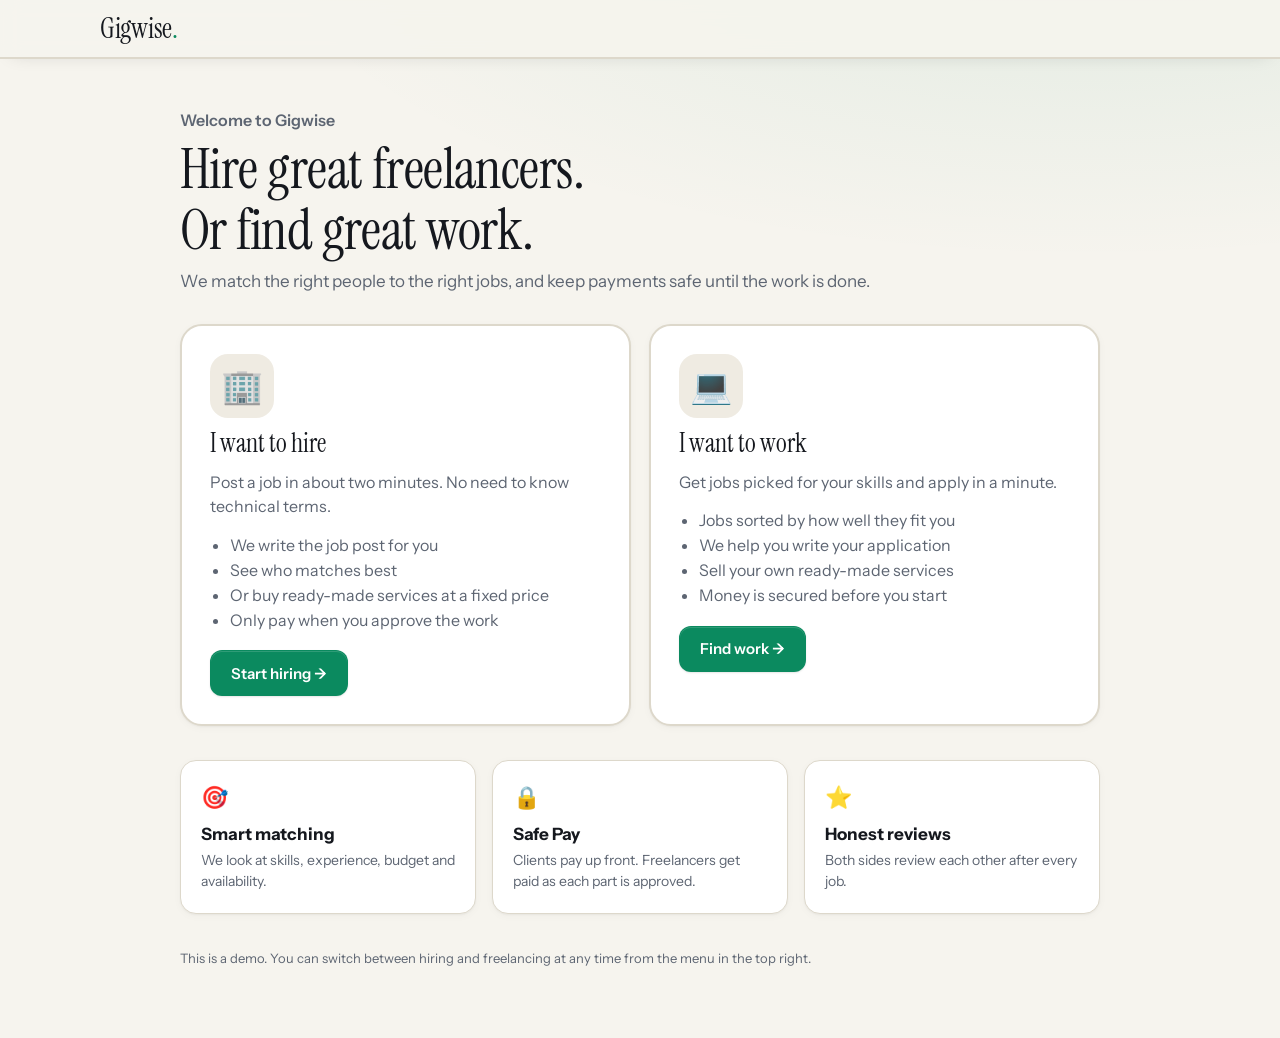
==== commit 9b3c9b65: "Polish Gigwise UI: depth, hover states, and animations - Soft shadows on cards, job/service tiles an" ====
--- a/gigwise.html
+++ b/gigwise.html
@@ -151,6 +151,60 @@
 .hire3{display:grid;gap:14px;grid-template-columns:1fr;margin-top:14px}@media(min-width:760px){.hire3{grid-template-columns:repeat(3,1fr)}}
 .h3c{background:var(--sf);border:1px solid var(--ln);border-radius:18px;padding:20px;text-align:left;cursor:pointer;display:flex;flex-direction:column;gap:6px;transition:border-color .15s,transform .15s}.h3c:hover{border-color:var(--ac);transform:translateY(-2px)}.h3c .e{font-size:28px}.h3c b{font-size:17px}.h3c .lnk{margin-top:auto;padding-top:6px}
 .tl p{padding:9px 0;border-top:1px solid var(--ln);font-size:14px}.tl p:first-child{border-top:0}.tl small{display:block;color:var(--mut);font-size:12px}
+/* =============== UI polish (v1.1) =============== */
+:root{--sh1:0 1px 2px #15181e0a,0 2px 8px #15181e08;--sh2:0 2px 4px #15181e0a,0 10px 28px #15181e14;--ease:cubic-bezier(.2,.7,.2,1)}
+@media (prefers-color-scheme:dark){:root:not([data-theme="light"]){--sh1:0 1px 2px #0006,0 2px 8px #0004;--sh2:0 2px 4px #0006,0 12px 32px #0008}}
+:root[data-theme="dark"]{--sh1:0 1px 2px #0006,0 2px 8px #0004;--sh2:0 2px 4px #0006,0 12px 32px #0008}
+body{background:radial-gradient(1200px 500px at 85% -10%,color-mix(in srgb,var(--ac) 9%,transparent),transparent 70%),var(--bg);background-attachment:fixed}
+::selection{background:color-mix(in srgb,var(--ac) 30%,transparent)}
+/* surfaces get gentle depth */
+.card,.jc,.sv,.h3c,.tier,.tile,.mlay{box-shadow:var(--sh1)}
+.card{padding:24px}
+.jc,.sv,.h3c,.choice,.tile,.tier,.opts button,.pills button,.ib,.who,.heart,.xb,.chip{transition:border-color .2s var(--ease),box-shadow .2s var(--ease),transform .2s var(--ease),background-color .2s var(--ease),color .2s var(--ease)}
+.jc:hover,.sv:hover{box-shadow:var(--sh2);transform:translateY(-2px)}
+.h3c:hover,.choice:hover{box-shadow:var(--sh2)}
+.tile:hover,.tier:hover,.opts button:hover{border-color:color-mix(in srgb,var(--ac) 55%,var(--ln))}
+.pills button:not(.on):hover{color:var(--ink);border-color:color-mix(in srgb,var(--ink) 30%,var(--ln))}
+.ib:hover,.who:hover,.xb:hover,.heart:hover{border-color:color-mix(in srgb,var(--ink) 25%,var(--ln));box-shadow:var(--sh1)}
+/* top bar */
+.top{box-shadow:0 1px 0 var(--ln),0 6px 20px -12px #15181e33}
+.logo{letter-spacing:-.01em}
+.dnav a{transition:background-color .15s,color .15s}.dnav a.on{background:var(--acl);color:var(--ac2)}
+/* buttons */
+.btn{box-shadow:0 1px 2px #0000001a,inset 0 1px 0 #ffffff26;transition:background-color .15s,box-shadow .15s,transform .1s}
+.btn:hover{box-shadow:0 4px 14px color-mix(in srgb,var(--ac) 35%,transparent),inset 0 1px 0 #ffffff26}
+.btn:active:not([disabled]){transform:translateY(1px) scale(.99)}
+.btn.gh,.btn.dn{box-shadow:var(--sh1)}.btn.gh:hover,.btn.dn:hover{box-shadow:var(--sh1);border-color:color-mix(in srgb,var(--ink) 25%,var(--ln))}
+/* inputs */
+input:hover:not(:focus),textarea:hover:not(:focus),select:hover:not(:focus){border-color:color-mix(in srgb,var(--ink) 25%,var(--ln))}
+input,textarea,select{transition:border-color .15s,box-shadow .15s}
+/* welcome page */
+.choice{position:relative;overflow:hidden;box-shadow:var(--sh1)}
+.choice:before{content:"";position:absolute;inset:0 0 auto;height:4px;background:linear-gradient(90deg,var(--ac),var(--bl));opacity:0;transition:opacity .2s}
+.choice:hover:before,.choice:focus-visible:before{opacity:1}
+.choice .e{width:64px;height:64px;border-radius:18px;background:var(--sk);display:grid;place-items:center;font-size:34px}
+.trio div{background:var(--sf);border:1px solid var(--ln);border-radius:var(--r);padding:20px;box-shadow:var(--sh1);font-size:22px}
+.trio b{font-size:17px}.trio p{font-size:14px}
+/* hero banner */
+.hero{background:radial-gradient(600px 240px at 100% 0%,color-mix(in srgb,var(--ac) 45%,transparent),transparent 70%),var(--ink);box-shadow:var(--sh2)}
+/* next-step banner gets an accent edge */
+.next{border-left:4px solid var(--ac)}.next.w{border-left-color:var(--wn)}.next.b{border-left-color:var(--bl)}
+/* avatars */
+.av{box-shadow:0 0 0 3px var(--sf)}
+/* chat bubbles */
+.bub{box-shadow:var(--sh1)}
+/* overlays animate in */
+@keyframes gw-up{from{opacity:0;transform:translateY(12px)}to{opacity:1;transform:none}}
+@keyframes gw-fade{from{opacity:0}to{opacity:1}}
+@keyframes gw-toast{from{opacity:0;transform:translate(-50%,10px)}to{opacity:1;transform:translate(-50%,0)}}
+#sheet{backdrop-filter:blur(3px);animation:gw-fade .2s ease}
+#sheet>div{animation:gw-up .28s var(--ease);box-shadow:0 24px 60px #0005}
+.pop{animation:gw-up .2s var(--ease)}
+#toast{animation:gw-toast .25s var(--ease);font-weight:500}
+/* thin scrollbars */
+*{scrollbar-width:thin;scrollbar-color:var(--ln) transparent}
+.pills{scrollbar-width:none}
+@media (prefers-reduced-motion:reduce){*,*:before,*:after{animation:none!important;transition:none!important}.jc:hover,.sv:hover,.choice:hover,.h3c:hover{transform:none}}
 </style>
 </head>
 <body>
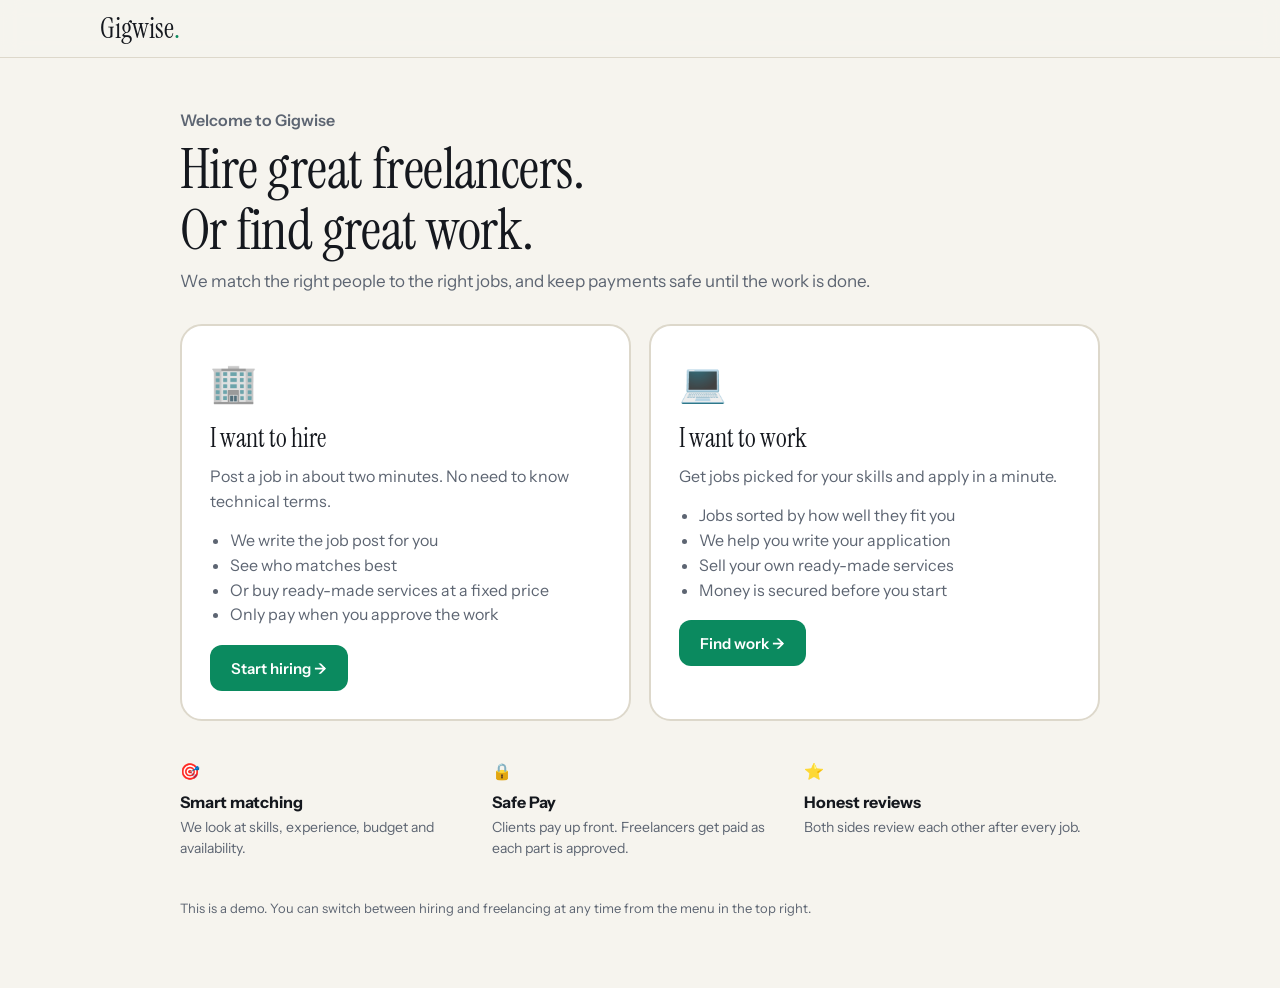
==== commit 7768249d: "Revert UI polish (v1.1) and documentation (v1.2) Restores the repo files to exactly match v1.0, at t" ====
--- a/gigwise.html
+++ b/gigwise.html
@@ -151,60 +151,6 @@
 .hire3{display:grid;gap:14px;grid-template-columns:1fr;margin-top:14px}@media(min-width:760px){.hire3{grid-template-columns:repeat(3,1fr)}}
 .h3c{background:var(--sf);border:1px solid var(--ln);border-radius:18px;padding:20px;text-align:left;cursor:pointer;display:flex;flex-direction:column;gap:6px;transition:border-color .15s,transform .15s}.h3c:hover{border-color:var(--ac);transform:translateY(-2px)}.h3c .e{font-size:28px}.h3c b{font-size:17px}.h3c .lnk{margin-top:auto;padding-top:6px}
 .tl p{padding:9px 0;border-top:1px solid var(--ln);font-size:14px}.tl p:first-child{border-top:0}.tl small{display:block;color:var(--mut);font-size:12px}
-/* =============== UI polish (v1.1) =============== */
-:root{--sh1:0 1px 2px #15181e0a,0 2px 8px #15181e08;--sh2:0 2px 4px #15181e0a,0 10px 28px #15181e14;--ease:cubic-bezier(.2,.7,.2,1)}
-@media (prefers-color-scheme:dark){:root:not([data-theme="light"]){--sh1:0 1px 2px #0006,0 2px 8px #0004;--sh2:0 2px 4px #0006,0 12px 32px #0008}}
-:root[data-theme="dark"]{--sh1:0 1px 2px #0006,0 2px 8px #0004;--sh2:0 2px 4px #0006,0 12px 32px #0008}
-body{background:radial-gradient(1200px 500px at 85% -10%,color-mix(in srgb,var(--ac) 9%,transparent),transparent 70%),var(--bg);background-attachment:fixed}
-::selection{background:color-mix(in srgb,var(--ac) 30%,transparent)}
-/* surfaces get gentle depth */
-.card,.jc,.sv,.h3c,.tier,.tile,.mlay{box-shadow:var(--sh1)}
-.card{padding:24px}
-.jc,.sv,.h3c,.choice,.tile,.tier,.opts button,.pills button,.ib,.who,.heart,.xb,.chip{transition:border-color .2s var(--ease),box-shadow .2s var(--ease),transform .2s var(--ease),background-color .2s var(--ease),color .2s var(--ease)}
-.jc:hover,.sv:hover{box-shadow:var(--sh2);transform:translateY(-2px)}
-.h3c:hover,.choice:hover{box-shadow:var(--sh2)}
-.tile:hover,.tier:hover,.opts button:hover{border-color:color-mix(in srgb,var(--ac) 55%,var(--ln))}
-.pills button:not(.on):hover{color:var(--ink);border-color:color-mix(in srgb,var(--ink) 30%,var(--ln))}
-.ib:hover,.who:hover,.xb:hover,.heart:hover{border-color:color-mix(in srgb,var(--ink) 25%,var(--ln));box-shadow:var(--sh1)}
-/* top bar */
-.top{box-shadow:0 1px 0 var(--ln),0 6px 20px -12px #15181e33}
-.logo{letter-spacing:-.01em}
-.dnav a{transition:background-color .15s,color .15s}.dnav a.on{background:var(--acl);color:var(--ac2)}
-/* buttons */
-.btn{box-shadow:0 1px 2px #0000001a,inset 0 1px 0 #ffffff26;transition:background-color .15s,box-shadow .15s,transform .1s}
-.btn:hover{box-shadow:0 4px 14px color-mix(in srgb,var(--ac) 35%,transparent),inset 0 1px 0 #ffffff26}
-.btn:active:not([disabled]){transform:translateY(1px) scale(.99)}
-.btn.gh,.btn.dn{box-shadow:var(--sh1)}.btn.gh:hover,.btn.dn:hover{box-shadow:var(--sh1);border-color:color-mix(in srgb,var(--ink) 25%,var(--ln))}
-/* inputs */
-input:hover:not(:focus),textarea:hover:not(:focus),select:hover:not(:focus){border-color:color-mix(in srgb,var(--ink) 25%,var(--ln))}
-input,textarea,select{transition:border-color .15s,box-shadow .15s}
-/* welcome page */
-.choice{position:relative;overflow:hidden;box-shadow:var(--sh1)}
-.choice:before{content:"";position:absolute;inset:0 0 auto;height:4px;background:linear-gradient(90deg,var(--ac),var(--bl));opacity:0;transition:opacity .2s}
-.choice:hover:before,.choice:focus-visible:before{opacity:1}
-.choice .e{width:64px;height:64px;border-radius:18px;background:var(--sk);display:grid;place-items:center;font-size:34px}
-.trio div{background:var(--sf);border:1px solid var(--ln);border-radius:var(--r);padding:20px;box-shadow:var(--sh1);font-size:22px}
-.trio b{font-size:17px}.trio p{font-size:14px}
-/* hero banner */
-.hero{background:radial-gradient(600px 240px at 100% 0%,color-mix(in srgb,var(--ac) 45%,transparent),transparent 70%),var(--ink);box-shadow:var(--sh2)}
-/* next-step banner gets an accent edge */
-.next{border-left:4px solid var(--ac)}.next.w{border-left-color:var(--wn)}.next.b{border-left-color:var(--bl)}
-/* avatars */
-.av{box-shadow:0 0 0 3px var(--sf)}
-/* chat bubbles */
-.bub{box-shadow:var(--sh1)}
-/* overlays animate in */
-@keyframes gw-up{from{opacity:0;transform:translateY(12px)}to{opacity:1;transform:none}}
-@keyframes gw-fade{from{opacity:0}to{opacity:1}}
-@keyframes gw-toast{from{opacity:0;transform:translate(-50%,10px)}to{opacity:1;transform:translate(-50%,0)}}
-#sheet{backdrop-filter:blur(3px);animation:gw-fade .2s ease}
-#sheet>div{animation:gw-up .28s var(--ease);box-shadow:0 24px 60px #0005}
-.pop{animation:gw-up .2s var(--ease)}
-#toast{animation:gw-toast .25s var(--ease);font-weight:500}
-/* thin scrollbars */
-*{scrollbar-width:thin;scrollbar-color:var(--ln) transparent}
-.pills{scrollbar-width:none}
-@media (prefers-reduced-motion:reduce){*,*:before,*:after{animation:none!important;transition:none!important}.jc:hover,.sv:hover,.choice:hover,.h3c:hover{transform:none}}
 </style>
 </head>
 <body>
